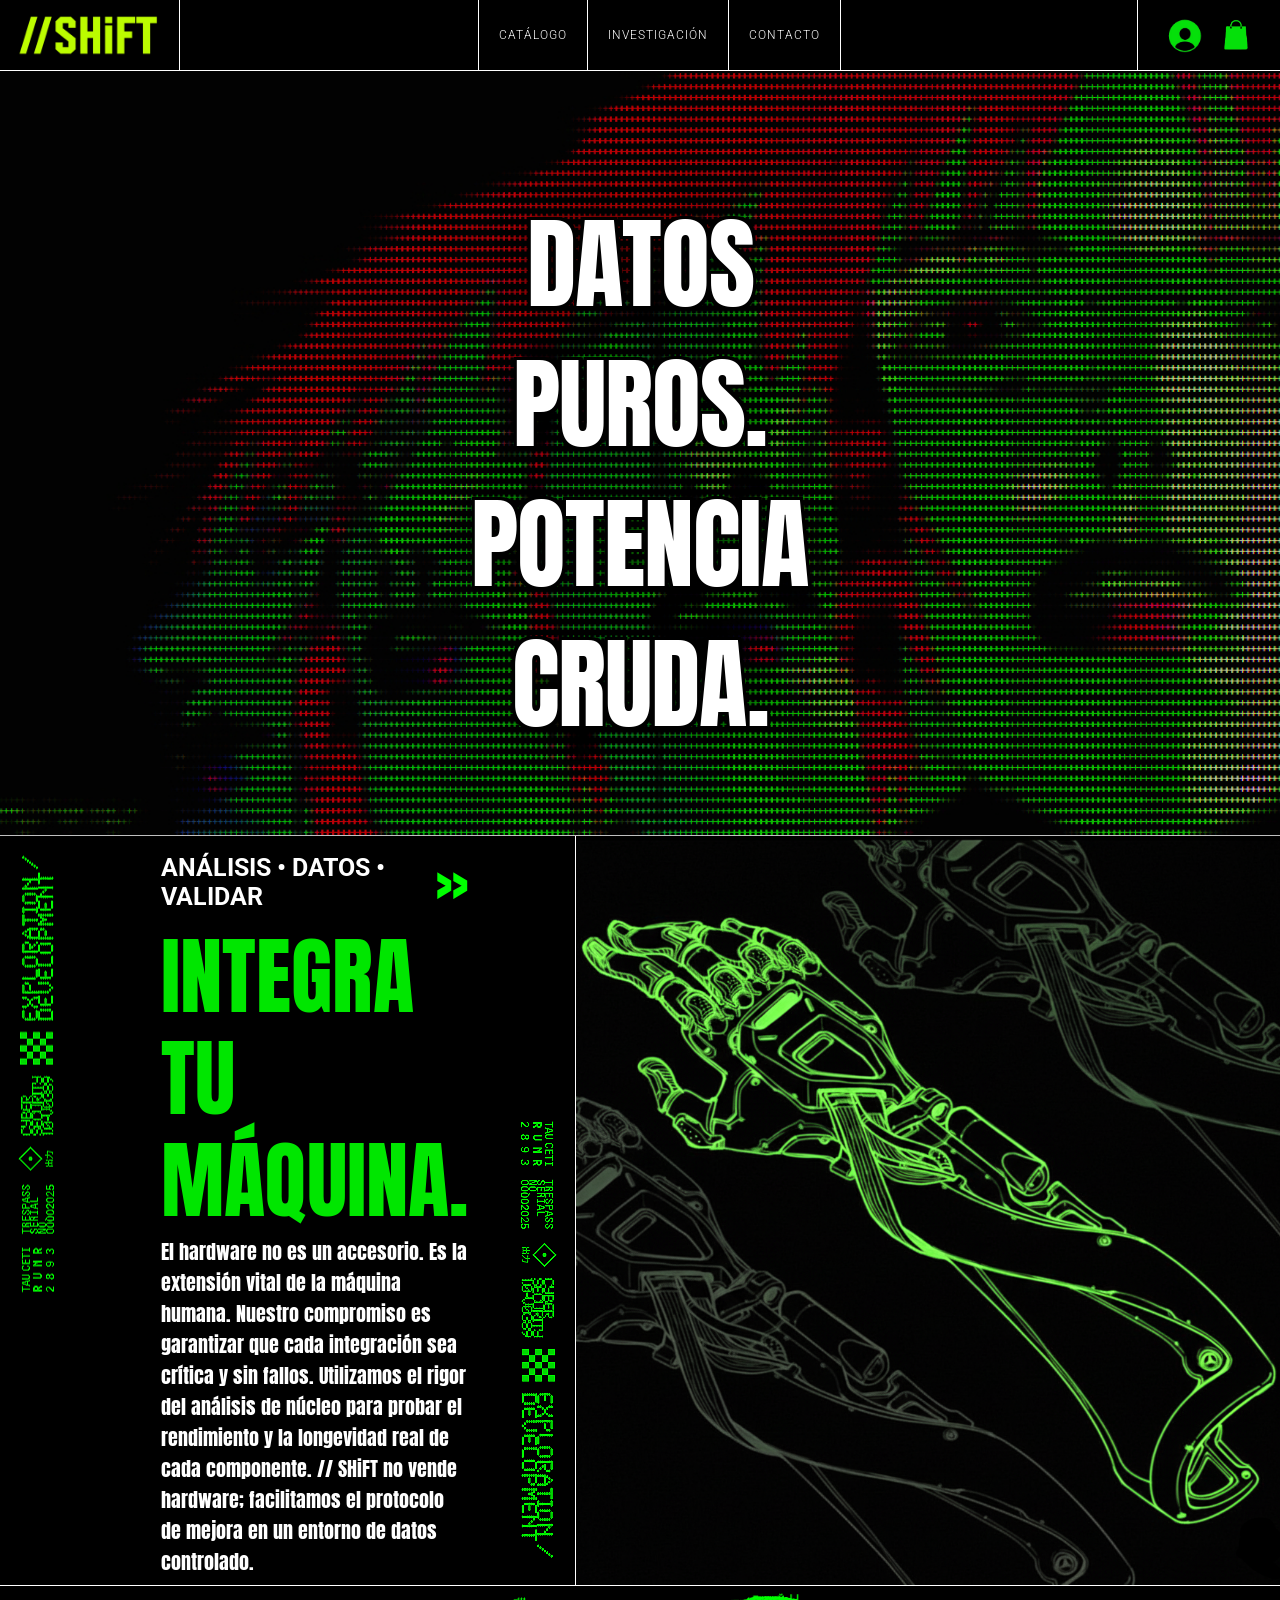
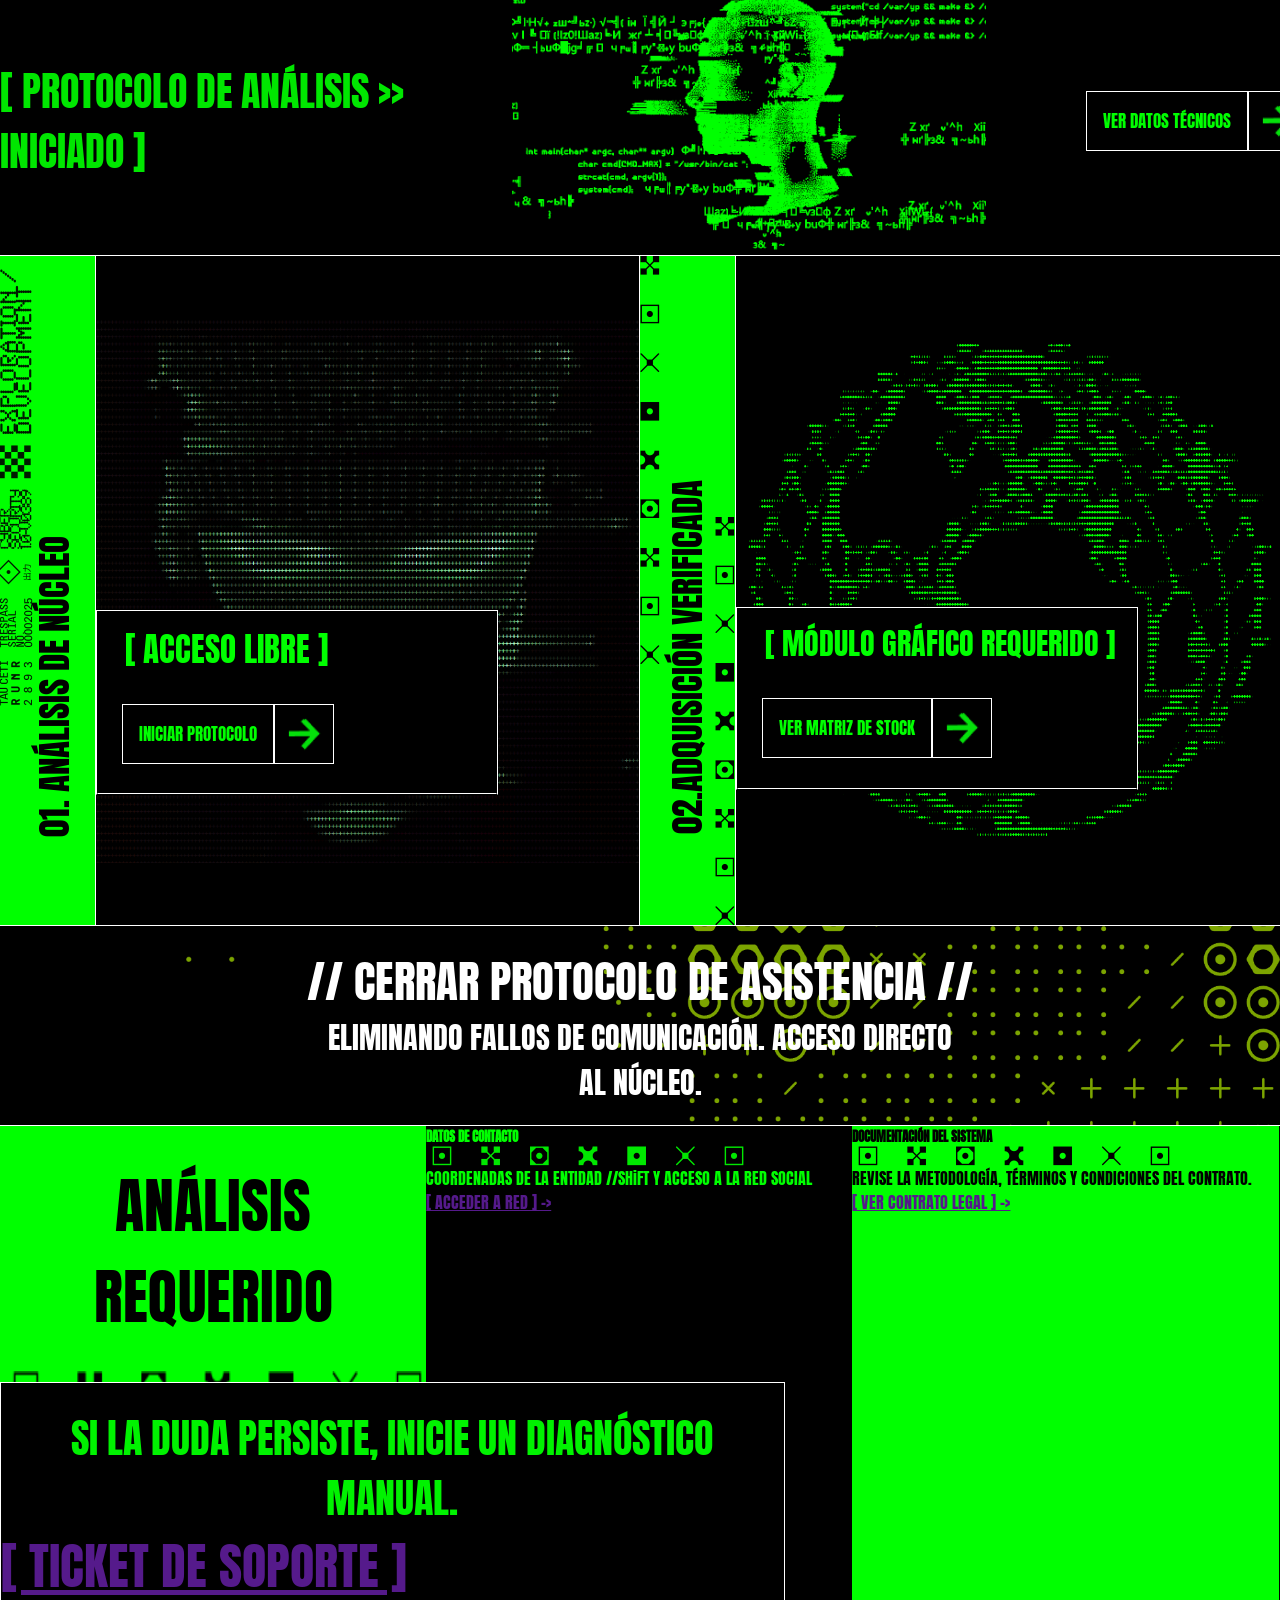
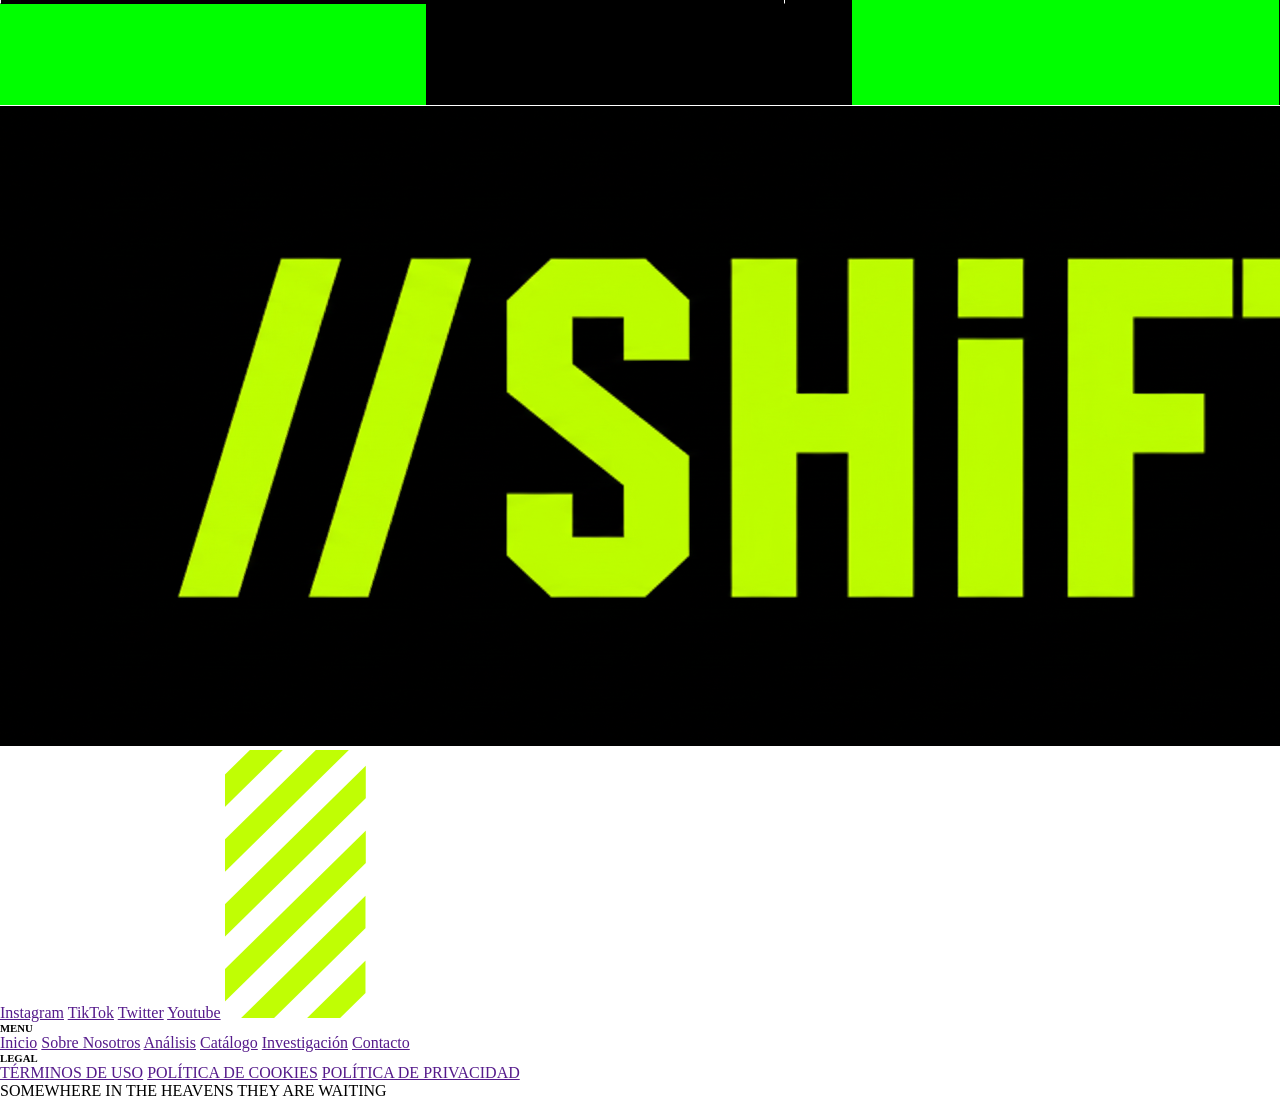
==== index.html @ 7b7f024d "avance CSS (me vuelvo loco)" ====
<!DOCTYPE html>
<html lang="en">
<head>
    <meta charset="UTF-8">
    <meta name="viewport" content="width=device-width, initial-scale=1.0">
    <title>//SHiFT</title>
    <link rel="stylesheet" href="style.css">
    <link href="https://fonts.googleapis.com/css2?family=Roboto:wght@400;700&display=swap" rel="stylesheet">
    <link href="https://fonts.googleapis.com/css2?family=Anton&family=Teko:wght@600&display=swap" rel="stylesheet">
</head>
<body>
    <!--Header-->
    <header>
        <img id="logo" src="Images/LogoEdited.png" alt="Logo">
        
        <nav>
            <ul>
                <li><a href="">Catálogo</a></li>
                <li><a href="">Investigación</a></li>
                <li><a href="">Contacto</a></li>
            </ul>
        </nav>
        
        <div id="imagenesHeader">
            <img id="headerUser" src="Images/USER.png" alt="Imagen User">
            <img id="headerCesta" src="Images/CESTA.png" alt="">
        </div>
    </header>
    <!--Main-->
    <main>
        <section>
            <img id="imagenFondoMain" src="Images/FONDO.jpg" alt="">
            <h1>DATOS <br> PUROS. <br> POTENCIA <br> CRUDA.</h1>
        </section>

        <section class="primeraParteIntegraTuMaquina">
            <div id="textoYDecoracionVertical">
                <img class="decoIzquierda" src="Images/IconsTextGreen.png" alt="Imagen Texto Verde">
                <div class="textoDiv">
                    <div class="FirstSectionText">
                        <p> ANÁLISIS • DATOS • VALIDAR </p>
                        <span id="flechaDecoracion">>></span>
                    </div>
                    <h2>INTEGRA TU MÁQUINA.</h2>
                    <p class="txt-descripcion">El hardware no es un accesorio. Es la extensión vital de la máquina humana.
                    Nuestro compromiso es garantizar que cada integración sea crítica y sin fallos.
                    Utilizamos el rigor del análisis de núcleo para probar el rendimiento y la longevidad real de cada componente.
                    // SHiFT no vende hardware; facilitamos el protocolo de mejora en un entorno de datos controlado.</p>
                </div>
                <img class="decoDerecha" src="Images/IconsTextGreen.png" alt="Imagen Texto Verde">
            </div>

            <div id="imagenPrincipalManoVerde">
                <img src="Images/ManoVerde.png" alt="GreenHand">
            </div>
        </section>


        <section class="segundaParteProtocoloAnalisis">
                <h3>[ PROTOCOLO DE ANÁLISIS >> INICIADO ]</h3>      
                <img src="Images/CabezaTextASCII.jpg" alt="ASCIIHead">

                <div class="boton">
                    <a href="">VER DATOS TÉCNICOS</a>
                    <img src="Images/Flecha.png" alt="">
                </div>
        </section>

        <section class="terceraParteCajas">
            <div class="analisisNucleoMain">
                <div class="analisisNucleoBanner">
                    <img src="Images/IconsTextBlack.png" alt="Imagen Texto Negro">
                    <h3>01. ANÁLISIS DE NÚCLEO</h3>
                </div>

                <div class="cajaMitad">
                    <img src="Images/HeadASCII.png" alt="ASCIIHead">
                    <div class="infoFlotante">
                        <h3>[ ACCESO LIBRE ]</h3>
                        <div class="botonCaja1">
                            <a href="">INICIAR PROTOCOLO</a>
                            <img src="Images/Flecha.png" alt="">
                        </div>
                    </div>
                    
                </div>
            </div>

            <div class="adquisicionVerificadaMain">
                <div class="adquisicionVerificadaBanner">
                    <img id="imagenDeco1" src="Images/IconsBlack.png" alt="IconosFigurasNegro">
                    <img id="imagenDeco2" src="Images/IconsBlack.png" alt="IconosFigurasNegro">
                    <h3>02.ADQUISICIÓN VERIFICADA</h3>
                </div>

                <div class="cajaMitad2">
                    <div class="infoFlotanteCaja2">
                        <h3>[ MÓDULO GRÁFICO REQUERIDO ]</h3>
                        <div class="botonCaja2">
                            <a href="">VER MATRIZ DE STOCK</a>
                            <img src="Images/Flecha.png" alt="">
                        </div>
                    </div>
                    <img src="Images/EarthASCII.jpg" alt="">
                </div>
            </div>
        </section>

        <section class="cuartaParteGif">
                <div class="imagenGifCuartaParte">
                    <img src="Images/Animation.gif" alt="SymbolsAnimation">
                </div>

                <div class="textoGif">
                    <h4>// CERRAR PROTOCOLO DE ASISTENCIA //</h4>
                    <p>ELIMINANDO FALLOS DE COMUNICACIÓN. ACCESO DIRECTO <br> AL NÚCLEO.</p>
                </div>
        </section>

        <section class="quintaSeccionTresCajasMain">

            <div class="quintaSeccionCaja1">
                <h5>ANÁLISIS REQUERIDO</h5>
                <img src="Images/IconsBlackCut.png" alt="">
                <div class="InfoFlotanteQuintaSeccionCaja1">
                    <p>SI LA DUDA PERSISTE, INICIE UN DIAGNÓSTICO MANUAL.</p>
                    <div class="botonQuintaSeccionCaja1">
                        <a href="">[ TICKET DE SOPORTE ]</a>
                    </div>
                </div>
            </div>
                
            <div class="quintaSeccionCaja2">
                <h5>DATOS DE CONTACTO</h5>
                <img src="Images/IconsGreenCut.png" alt="">
                <div class="InfoFlotanteQuintaSeccionCaja2">
                    <p>COORDENADAS DE LA ENTIDAD //SHiFT Y ACCESO A LA RED SOCIAL</p>
                    <div class="botonQuintaSeccionCaja2">
                        <a href="">[ ACCEDER A RED ] -> </a>
                    </div>
                </div>
            </div>

            <div class="quintaSeccionCaja3">
                <h5>DOCUMENTACIÓN DEL SISTEMA</h5>
                <img src="Images/IconsBlackCut.png" alt="">
                <div class="InfoFlotanteQuintaSeccionCaja3">
                    <p>REVISE LA METODOLOGÍA, TÉRMINOS Y CONDICIONES DEL CONTRATO.</p>
                    <div class="botonQuintaSeccionCaja3">
                        <a href=""> [ VER CONTRATO LEGAL ] -> </a>
                    </div>
                </div>
            </div>
        </section>
    </main>
    <!--Footer-->
    <footer>
        <img src="Images/LogoEdited.png" alt="">
        <section>
            <a href="">Instagram</a>
            <a href="">TikTok</a>
            <a href="">Twitter</a>
            <a href="">Youtube</a>
            <img src="Images/stripe_block_desktop.png" alt="">
        </section>

        <section>
            <h6>MENU</h6>
                    <a href="">Inicio</a>
                    <a href="">Sobre Nosotros</a>
                    <a href="">Análisis</a>
                    <a href="">Catálogo</a>
                    <a href="">Investigación</a>
                    <a href="">Contacto</a>
        </section>

        <section>
            <h6>LEGAL</h6>
                    <a href="">TÉRMINOS DE USO</a>
                    <a href="">POLÍTICA DE COOKIES</a>
                    <a href="">POLÍTICA DE PRIVACIDAD</a>
        </section>

        <p>SOMEWHERE IN THE HEAVENS THEY ARE WAITING</p>
    </footer>
</body>
</html>
---- style.css ----
* {
    padding: 0px;
    margin: 0px;
    box-sizing: border-box;
}

/**Header**/

header {
    text-align: center;
    display: flex;
    justify-content: space-between;
    align-items: center;
    background-color: black;
    border-bottom: 1px solid white;
}

#logo {
    height: 70px;
    width: 180px;
    border-right: 1px solid white;
    align-self: stretch;
    object-fit: contain;
    display: flex;
    justify-content: center;
    align-items: center;
}

#imagenesHeader {
    display: flex;
    justify-content: flex-end;
    align-items: center;
    gap: 10px;
    align-self: stretch;
    width: auto;
    border-left: 1px solid white;
    padding: 0 25px;
    margin-left: auto;
}

#imagenesHeader img {
    height: 35px; 
    width: auto;
    vertical-align: middle;
    margin: 3px;
}

nav {
    align-self: stretch;
    display: flex;
    justify-content: center;
    margin-left: auto;
}

nav a {
    font-family: 'Roboto', sans-serif;
    font-size: 12px;
    font-weight: 300;
    letter-spacing: 1px;
    text-decoration: none;
    text-transform: uppercase;
    color: white;
    display: flex;
    align-items: center;
    justify-content: center;
    padding: 0 20px;
    height: 100%;
    width: 100%;
    transition: 0.4s;
}

nav a:hover {
    color: #00FF00;
    transition: 0.4s;
}

nav li {
    display: flex;
    align-items: center;
    justify-content: center;
    height: 100%;
    border-left: 1px solid white; 
    border-right: 1px solid white;
    margin-right: -1px;
}


nav ul {
    display: flex;
    list-style: none;
    height: 100%;
}

/**Main**/

/*Portada Main*/
main img {
    max-width: 100%;
    height: auto;
    display: block;
}

section {
    width: 100%;
    overflow: hidden;
}

main section:first-of-type {
    position: relative;
    width: 100%;
    min-height: 85vh;
    overflow: hidden;
    display: flex;
    justify-content: center;
    align-items: center;
    padding-bottom: 50px;
}

#imagenFondoMain {
    position: absolute;
    top: 0;
    left: 0;
    width: 100%;
    height: 100%;
    object-fit: cover;
    z-index: -1;
    filter: brightness(75%);
    border-bottom: 1px solid white;
}

main h1 {
    font-weight: 300;
    font-family: 'Anton';
    font-size: 100px;
    color: white;
    text-align: center;
    text-transform: uppercase;
    line-height: 1.40;
    letter-spacing: -1px;
    max-width: 600px;
    margin: 0 auto;
    margin-top: 90px;

    text-shadow: 
        2px 2px 0 #000,
       -2px -2px 0 #000,
        2px -2px 0 #000,
       -2px 2px 0 #000,
        /* Añadimos más capas de sombra nítida para un contorno más grueso */
        3px 3px 0 #000,
       -3px -3px 0 #000,
        3px -3px 0 #000,
       -3px 3px 0 #000,
        /* Mantenemos la sombra difuminada para dar profundidad */
        0px 0px 30px rgba(0,0,0,1);
}

/*Primera Seccion Main*/
.primeraParteIntegraTuMaquina {
    width: 100%;
    display: flex;
    background-color: black;
    border-bottom: 1px solid white;
    height: 750px;
    overflow: hidden;
}

#textoYDecoracionVertical {
    width: 45%;
    border-right: 1px solid white;
    position: relative;
    display: flex;
    flex-direction: column;
    justify-content: center;
    padding: 0 40px 0 100px;
    box-sizing: border-box;
    align-items: center;
}

#imagenPrincipalManoVerde {
    height: 100%;
    width: 55%;
    object-fit: cover;
    display: flex;
    justify-content: center;
    align-items: center;
    overflow: hidden;
}

#imagenPrincipalManoVerde img {
    width: 100%;
    height: 100%;
    object-fit: cover;
    object-position: 50% 0%;
}

.decoIzquierda {
    position: absolute;
    width: auto;
    height: auto;
    left: 3%;
    top: 50%;
    transform: translateY(-83%);
}

.decoDerecha {
    position: absolute;
    width: auto;
    height: auto;
    right: 3%;
    top: 38%;
    transform: rotate(180deg);
}

.textoDiv {
    justify-content: center;
    margin-left: 150px;
    margin-right: 156px;
    margin-top: 0px;
}

#textoYDecoracionVertical h2 {
    font-size: 85px;
    line-height: 1.20;
    margin: 5px 0;
    color: #00FF00;
    font-family: 'Anton';
    font-weight: 500;
    filter: opacity(90%);
}

#textoYDecoracionVertical p {
    margin: 0;
    color: white;
}

.txt-descripcion {
    font-size: 20px;
    max-width: 500px;
    font-family: 'Anton';

}

.FirstSectionText {
    display: flex;
    align-items: center;

}

.FirstSectionText p {
    display: flex;
    font-family: 'Roboto';
    font-size: 25px;
    font-weight: 700;
}

#flechaDecoracion {
    margin-left: 2%;
    color: #00FF00;
    font-weight: 500;
    font-family: 'Anton';
    font-size: 50px;
}

/*Segunda Sección Main*/
.segundaParteProtocoloAnalisis {
    display: flex;
    width: 100%;
    background-color: black;
    border-bottom: 1px solid white;
    height: 270px;
    overflow: hidden;
    align-items: center;
}

.segundaParteProtocoloAnalisis h3 {
    color: #00FF00;
    display: flex;
    font-family: 'Anton';
    font-weight: 200;
    font-size: 40px;
    filter: opacity(90%);
    height: 100%;
    justify-content: center;
    align-items: center;
    overflow: hidden;
    width: 40%;
}

.segundaParteProtocoloAnalisis > img {
    width: 37%;
    height: 100%;
    object-fit: cover;
    
}

.boton {
    display: flex;
    height: 70px;
    width: 12%;
    margin-left: 100px;
    align-items: center;
}

.boton a {
    text-decoration: none;
    color: #00FF00;
    font-size: 17px;
    font-family: 'Anton';
    font-weight: 200;
    height: 60px;
    white-space: nowrap;
    padding: 16px;
    border: 1px solid white;
    transition: 0.6s;
}

.boton a:hover {
    background-color: #00FF00;
    color: #000;
}

.boton img {
    height: 60px;
    width: auto;
    border: 1px solid white;
}


/*Tercera Seccion Main*/

.terceraParteCajas {
    display: flex;
    width: 100%;
    background-color: black;
    border-bottom: 1px solid white;
    height: 670px;
    overflow: hidden;
    align-items: center;
    
}

.terceraParteCajas h3 {
    color: #00FF00;
    font-family: 'Anton';
    font-weight: 200;
}

.analisisNucleoMain {
    display: flex; 
    flex-direction: row;
    width: 50%;
    height: 100%;
    border-right: 1px solid white;
}

.analisisNucleoBanner {
    background-color: #00FF00;
    width: 15%;
    height: 100%;
    display: flex;
    flex-direction: column;
    align-items: center;
    justify-content: flex-start; 
    padding: 30px 0;
    box-sizing: border-box;
    border-right: 1px solid white;
    flex-shrink: 0;
}

.analisisNucleoBanner img {
    position: relative;
    bottom: 60px;
    right: 35%;
    margin-bottom: 50px;
    filter: opacity(90%);
}

.analisisNucleoBanner h3 {
    color: black;
    font-family: 'Anton';
    font-size: 35px;
    font-weight: 100;
    white-space: nowrap;
    writing-mode: vertical-rl;
    transform: rotate(180deg);
    position: relative;
    bottom: 280px;
    left: 7px;
}

.cajaMitad {
    position: relative;
    display: flex;
    flex-grow: 1;
    flex-direction: column;
    justify-content: center; 
    align-items: center;
    padding: 40px 0px;
}

.cajaMitad img {
    width: 100%;
}

.infoFlotante {
    position: absolute;
    bottom: 130px;
    left: 0px;
    font-size: 50px;
    background-color: black;
    border: 1px solid white;
    border-bottom: 1px solid black;
}

.infoFlotante h3 {
    font-size: 33px;
    margin-left: 7%;
    padding-top: 13px;
}

.botonCaja1 {
    display: flex;
    height: 120px;
    width: 400px;
    align-items: center;
    background-color: #000;
    border: 1px solid white;
    border-left: 1px solid black;
    border-right: 1px solid black;
    border-top: 1px solid black;
}

.botonCaja1 a {
    text-decoration: none;
    color: #00FF00;
    font-size: 17px;
    font-family: 'Anton';
    font-weight: 200;
    height: 60px;
    white-space: nowrap;
    padding: 16px;
    border: 1px solid white;
    transition: 0.6s;
    margin-left: 6%;
}

.botonCaja1 a:hover {
    background-color: #00FF00;
    color: #000;
}

.botonCaja1 img {
    height: 60px;
    width: auto;
    border: 1px solid white;
}

.adquisicionVerificadaMain {
    display: flex;
    width: 50%;
    height: 100%;
}

.adquisicionVerificadaBanner {
    background-color: #00FF00;
    width: 15%;
    height: 100%;
    display: flex;
    flex-direction: column;
    align-items: center;
    justify-content: flex-start;
    padding: 30px 0;
    box-sizing: border-box;
    border-right: 1px solid white;
    flex-shrink: 0;
    position: relative;
}

.adquisicionVerificadaBanner h3 {
    color: black;
    font-family: 'Anton';
    font-size: 35px;
    font-weight: 100;
    white-space: nowrap;
    writing-mode: vertical-rl;
    transform: rotate(180deg);
    position: absolute;
    top: 224px;
}

#imagenDeco1 {
    position: absolute;
    top: 0;
    left: 0;
}

#imagenDeco2 {
    position: absolute;
    bottom: 0;
    right: 0;
}

.cajaMitad2 {
    position: relative;
    display: flex;
    flex-grow: 1;
    flex-direction: column;
    justify-content: center; 
    align-items: center;
    padding: 40px 0px;
}

.cajaMitad2 img {
    width: 100%;
}

.infoFlotanteCaja2 {
    position: absolute;
    bottom: 135px;
    left: 0px;
    font-size: 50px;
    background-color: black;
    border: 1px solid white;
    border-bottom: 1px solid black;
}

.infoFlotanteCaja2 h3 {
    font-size: 30px;
    margin-left: 7%;
    padding-top: 13px;

}

.botonCaja2 {
    display: flex;
    height: 123px;
    width: 400px;
    align-items: center;
    background-color: #000;
    border: 1px solid white;
    border-left: 1px solid black;
    border-right: 1px solid black;
    border-top: 1px solid black;
}

.botonCaja2 a {
    text-decoration: none;
    color: #00FF00;
    font-size: 17px;
    font-family: 'Anton';
    font-weight: 200;
    height: 60px;
    white-space: nowrap;
    padding: 16px;
    border: 1px solid white;
    transition: 0.6s;
    margin-left: 6%;
}

.botonCaja2 a:hover {
    background-color: #00FF00;
    color: #000;
}

.botonCaja2 img {
    height: 60px;
    width: auto;
    border: 1px solid white;
}

/* Cuarta Seccion Main */

.cuartaParteGif {
    display: flex;
    width: 100%;
    background-color: black;
    border-bottom: 1px solid white;
    height: 200px;
    overflow: hidden;
    align-items: center;
}

.imagenGifCuartaParte {
    filter: opacity(65%);
}

.textoGif {
    position: absolute;
    left: 50%;
    transform: translateX(-50%);
    display: flex;
    flex-direction: column;
    text-align: center;
    color: white;
    font-family: 'Anton';
    text-decoration: none;
    font-weight: 100;
    width: 100%;

}

.textoGif h4 {
    margin: 0;
    font-weight: 100;
    font-size: 45px;
}

.textoGif p {
    margin: 0;
    font-size: 30px;
}

/* Quinta seccion Main */

.quintaSeccionTresCajasMain {
    display: flex;
    width: 100%;
    background-color: black;
    border-bottom: 1px solid white;
    height: 580px;
    overflow: hidden;
    align-items: center;
    text-decoration: none;
    font-family: 'Anton';
    font-weight: 100%;
}

.quintaSeccionCaja1 {
    width: 33.3%;
    height: 100%;
    background-color: #00FF00;
}

.quintaSeccionCaja1 h5 {
    padding-top: 8%;
    color: black;
    font-weight: 100;
    font-size: 60px;
    text-align: center;
    font-family: 'Anton';
}

.quintaSeccionCaja1 img {
    margin-left: 5px;
    width: 600px;
    height: 40px;
    position: relative;
    top: 5%;
}

.InfoFlotanteQuintaSeccionCaja1 {
    position: absolute;
    font-size: 50px;
    background-color: black;
    border: 1px solid white;
    border-bottom: 1px solid black;
    
}

.InfoFlotanteQuintaSeccionCaja1 p {
    color: #00FF00;
    text-align: center;
    font-size: 40px;
    padding-top: 25px;
    filter: opacity(95%);
    width: 90%;
    margin-left: 5%;
}

.botonQuintaSeccionCaja1 {
    
}

/*------------------------*/

.quintaSeccionCaja2 {
    width: 33.3%;
    height: 100%;
}

.quintaSeccionCaja2 h5 {
    color: #00FF00;
}
.InfoFlotanteQuintaSeccionCaja2 {
    color: #00FF00;
}

/*------------------------*/
.quintaSeccionCaja3 {
    width: 33.3%;
    height: 100%;
    background-color: #00FF00;
}
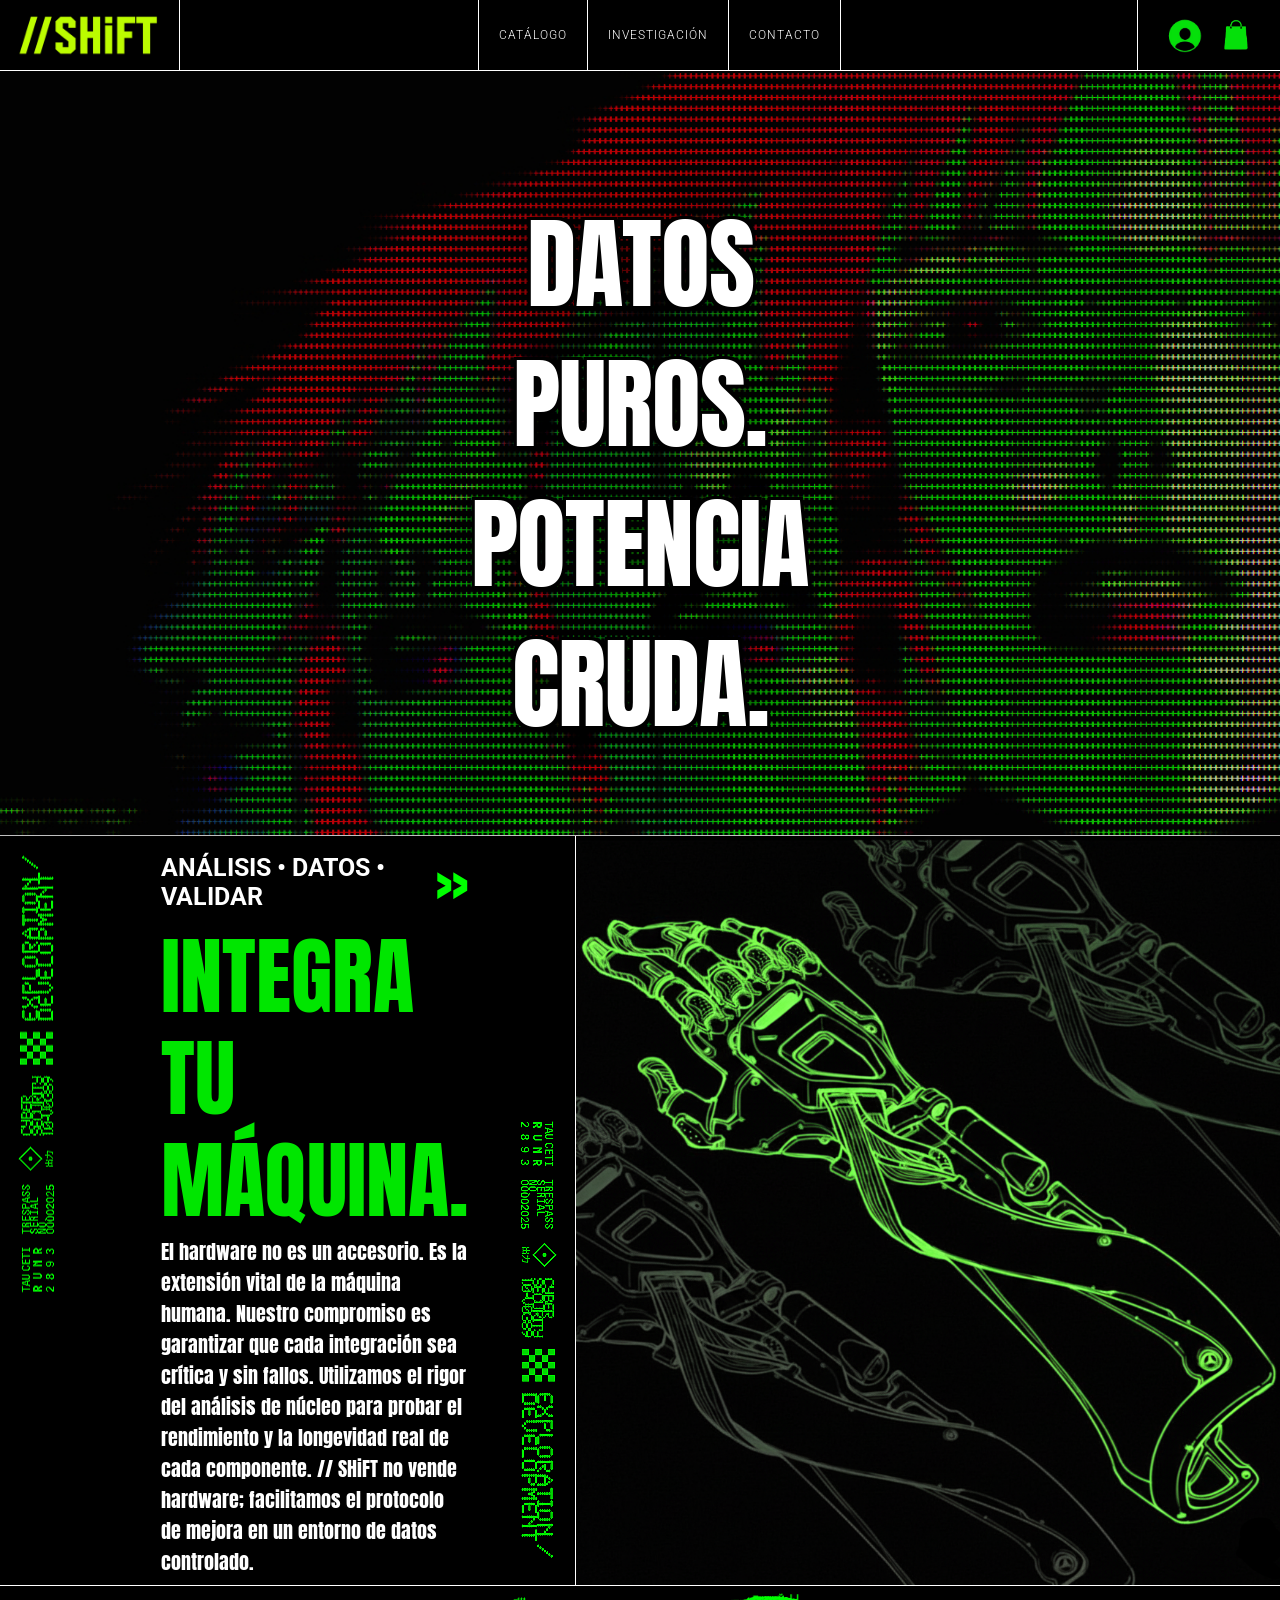
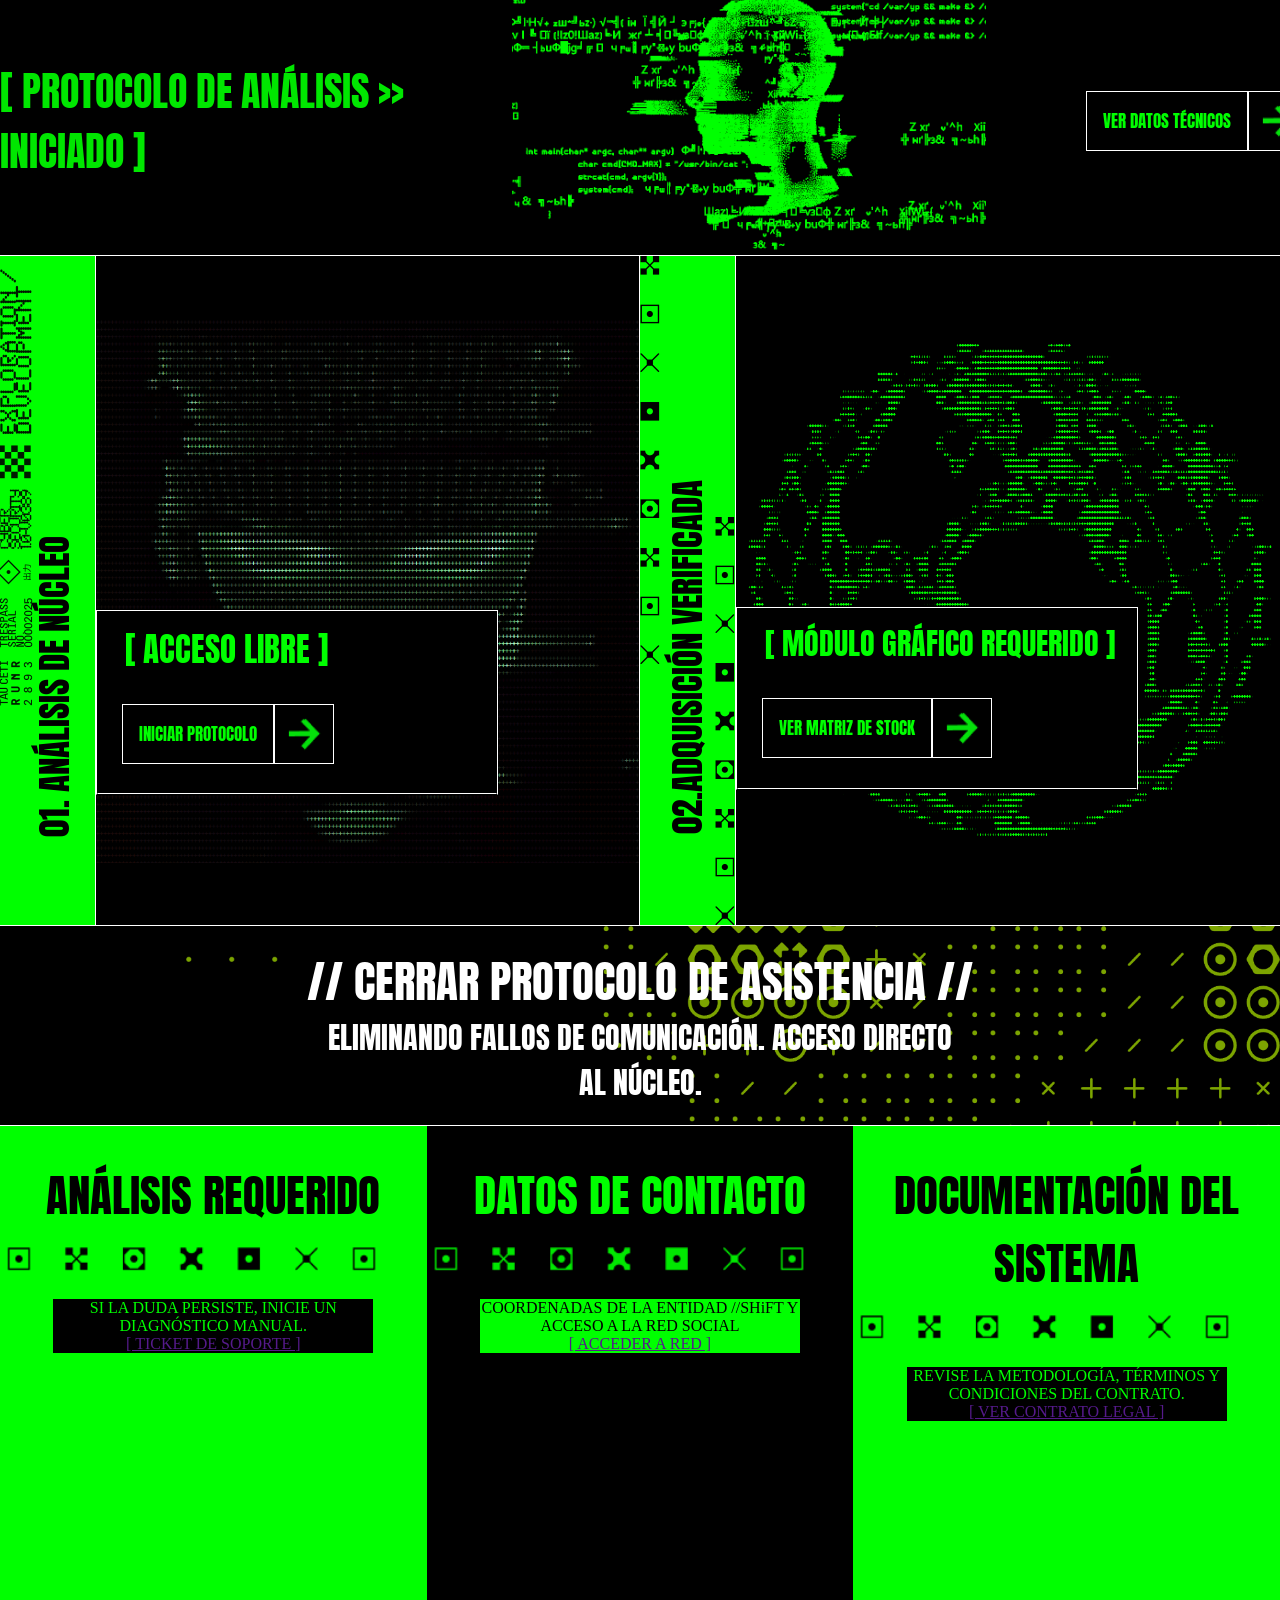
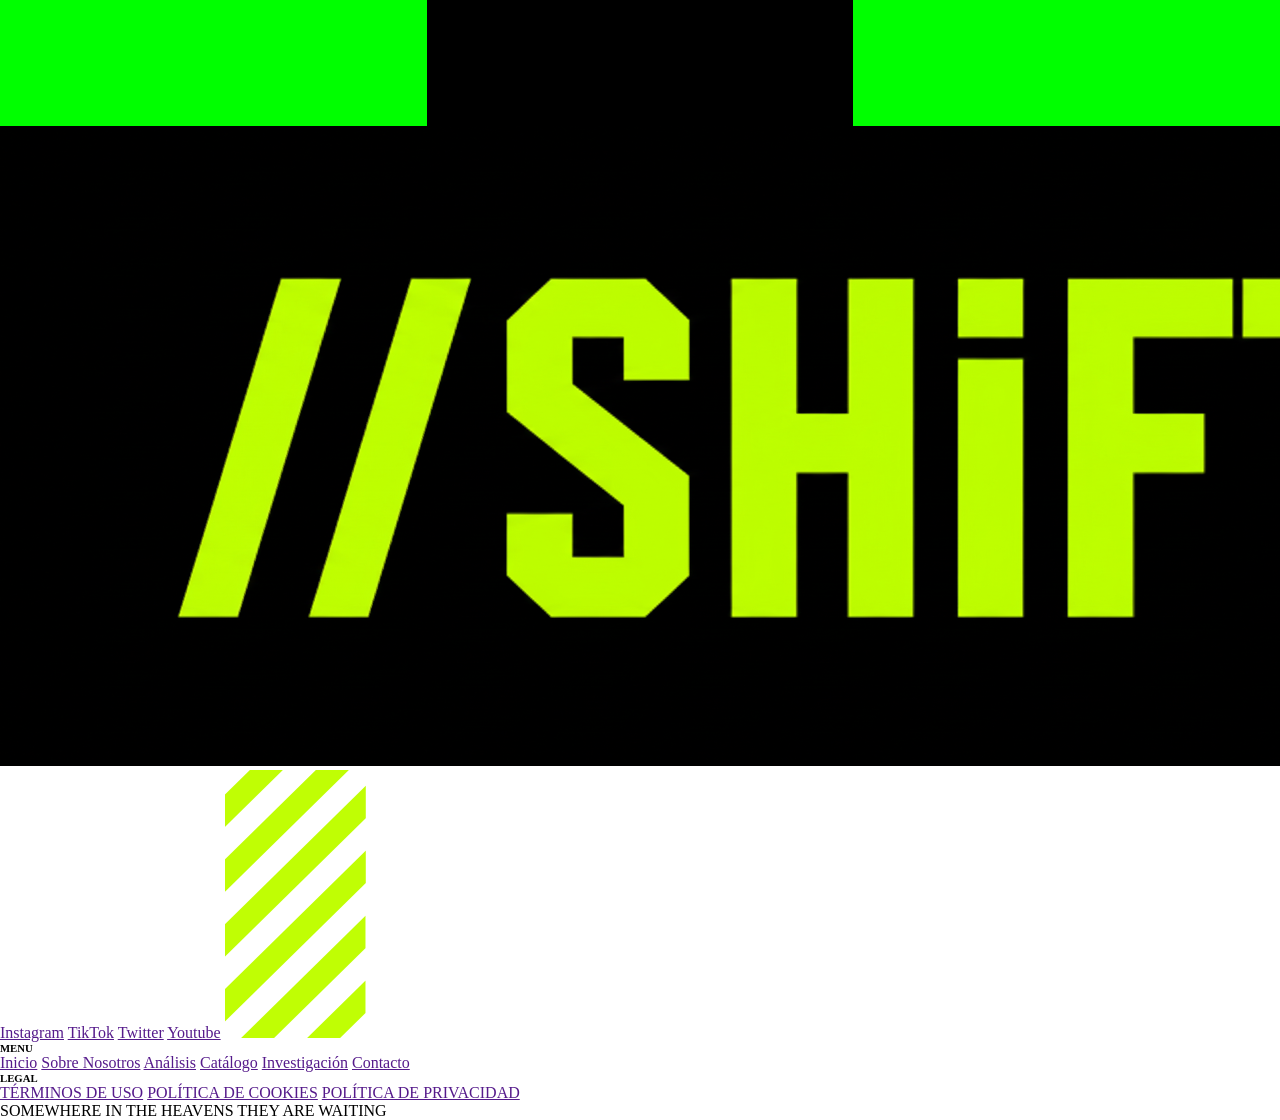
==== commit 0b93bc29: "Avance CSS" ====
--- a/index.html
+++ b/index.html
@@ -122,7 +122,7 @@
             <div class="quintaSeccionCaja1">
                 <h5>ANÁLISIS REQUERIDO</h5>
                 <img src="Images/IconsBlackCut.png" alt="">
-                <div class="InfoFlotanteQuintaSeccionCaja1">
+                <div class="InfoFlotanteQuintaSeccionCajaNegra">
                     <p>SI LA DUDA PERSISTE, INICIE UN DIAGNÓSTICO MANUAL.</p>
                     <div class="botonQuintaSeccionCaja1">
                         <a href="">[ TICKET DE SOPORTE ]</a>
@@ -133,10 +133,10 @@
             <div class="quintaSeccionCaja2">
                 <h5>DATOS DE CONTACTO</h5>
                 <img src="Images/IconsGreenCut.png" alt="">
-                <div class="InfoFlotanteQuintaSeccionCaja2">
+                <div class="InfoFlotanteQuintaSeccionCajaVerde">
                     <p>COORDENADAS DE LA ENTIDAD //SHiFT Y ACCESO A LA RED SOCIAL</p>
                     <div class="botonQuintaSeccionCaja2">
-                        <a href="">[ ACCEDER A RED ] -> </a>
+                        <a href="">[ ACCEDER A RED ]</a>
                     </div>
                 </div>
             </div>
@@ -144,10 +144,10 @@
             <div class="quintaSeccionCaja3">
                 <h5>DOCUMENTACIÓN DEL SISTEMA</h5>
                 <img src="Images/IconsBlackCut.png" alt="">
-                <div class="InfoFlotanteQuintaSeccionCaja3">
+                <div class="InfoFlotanteQuintaSeccionCajaNegra">
                     <p>REVISE LA METODOLOGÍA, TÉRMINOS Y CONDICIONES DEL CONTRATO.</p>
                     <div class="botonQuintaSeccionCaja3">
-                        <a href=""> [ VER CONTRATO LEGAL ] -> </a>
+                        <a href="">[ VER CONTRATO LEGAL ]</a>
                     </div>
                 </div>
             </div>
--- a/style.css
+++ b/style.css
@@ -614,81 +614,67 @@
 /* Quinta seccion Main */
 
 .quintaSeccionTresCajasMain {
-    display: flex;
-    width: 100%;
-    background-color: black;
-    border-bottom: 1px solid white;
-    height: 580px;
-    overflow: hidden;
-    align-items: center;
-    text-decoration: none;
-    font-family: 'Anton';
-    font-weight: 100%;
-}
-
+    width: 100%;
+    height: 600px;
+    display: flex;
+}
+
+.quintaSeccionTresCajasMain h5 {
+    font-size: 45px;
+    font-family: 'Anton';
+    font-weight: 100;
+    margin-left: 5%;
+    margin-right: 5%;
+    margin-top: 35px;
+    margin-bottom: 15px;
+}
+
+.quintaSeccionTresCajasMain img {
+    width: 90%;
+    margin-top: 18px;
+    margin-bottom: 28px;
+}
+
+    /*CAJA 1*/
 .quintaSeccionCaja1 {
-    width: 33.3%;
-    height: 100%;
-    background-color: #00FF00;
-}
-
-.quintaSeccionCaja1 h5 {
-    padding-top: 8%;
-    color: black;
-    font-weight: 100;
-    font-size: 60px;
+    width: 33.33333333%;
+    background-color: #00FF00;
+    color: #000;
     text-align: center;
-    font-family: 'Anton';
-}
-
-.quintaSeccionCaja1 img {
-    margin-left: 5px;
-    width: 600px;
-    height: 40px;
-    position: relative;
-    top: 5%;
-}
-
-.InfoFlotanteQuintaSeccionCaja1 {
-    position: absolute;
-    font-size: 50px;
-    background-color: black;
-    border: 1px solid white;
-    border-bottom: 1px solid black;
-    
-}
-
-.InfoFlotanteQuintaSeccionCaja1 p {
+}
+
+
+    /*CAJA 2*/
+.quintaSeccionCaja2 {
+    width: 33.33333333%;
+    background-color: #000;
     color: #00FF00;
     text-align: center;
-    font-size: 40px;
-    padding-top: 25px;
-    filter: opacity(95%);
-    width: 90%;
-    margin-left: 5%;
-}
-
-.botonQuintaSeccionCaja1 {
-    
-}
-
-/*------------------------*/
-
-.quintaSeccionCaja2 {
-    width: 33.3%;
-    height: 100%;
-}
-
-.quintaSeccionCaja2 h5 {
-    color: #00FF00;
-}
-.InfoFlotanteQuintaSeccionCaja2 {
-    color: #00FF00;
-}
-
-/*------------------------*/
+}
+
+    /*CAJA 3*/
 .quintaSeccionCaja3 {
-    width: 33.3%;
-    height: 100%;
-    background-color: #00FF00;
+    width: 33.33333333%;
+    background-color: #00FF00;
+    color: #000;
+    text-align: center;
+}
+
+
+/*CAJA NEGRA SECCION 1 Y 3*/
+
+.InfoFlotanteQuintaSeccionCajaNegra {
+    background-color: #000;
+    width: 75%;
+    margin-left: 12.5%;
+    color: #00FF00;
+}
+
+/*CAJA VERDE SECCION 2*/
+
+.InfoFlotanteQuintaSeccionCajaVerde {
+    background-color: #00FF00;
+    width: 75%;
+    margin-left: 12.5%;
+    color: #000;
 }
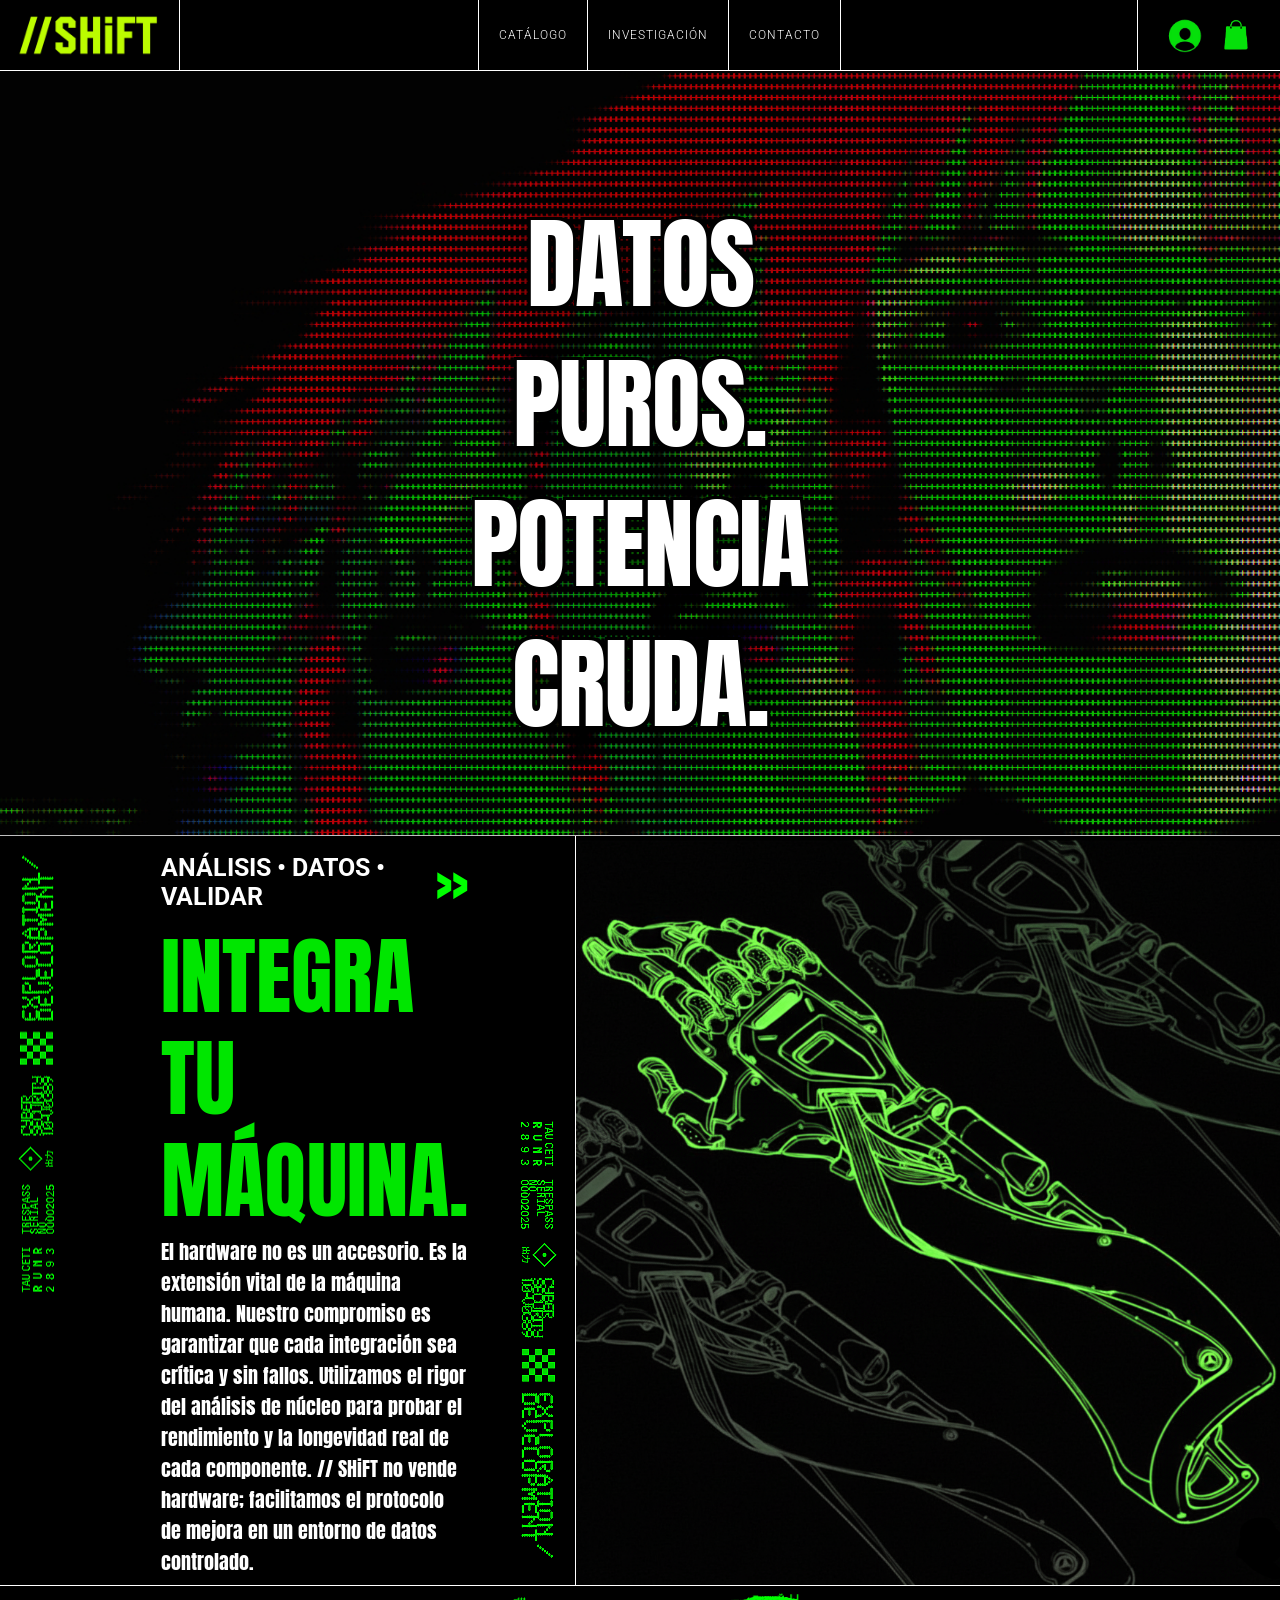
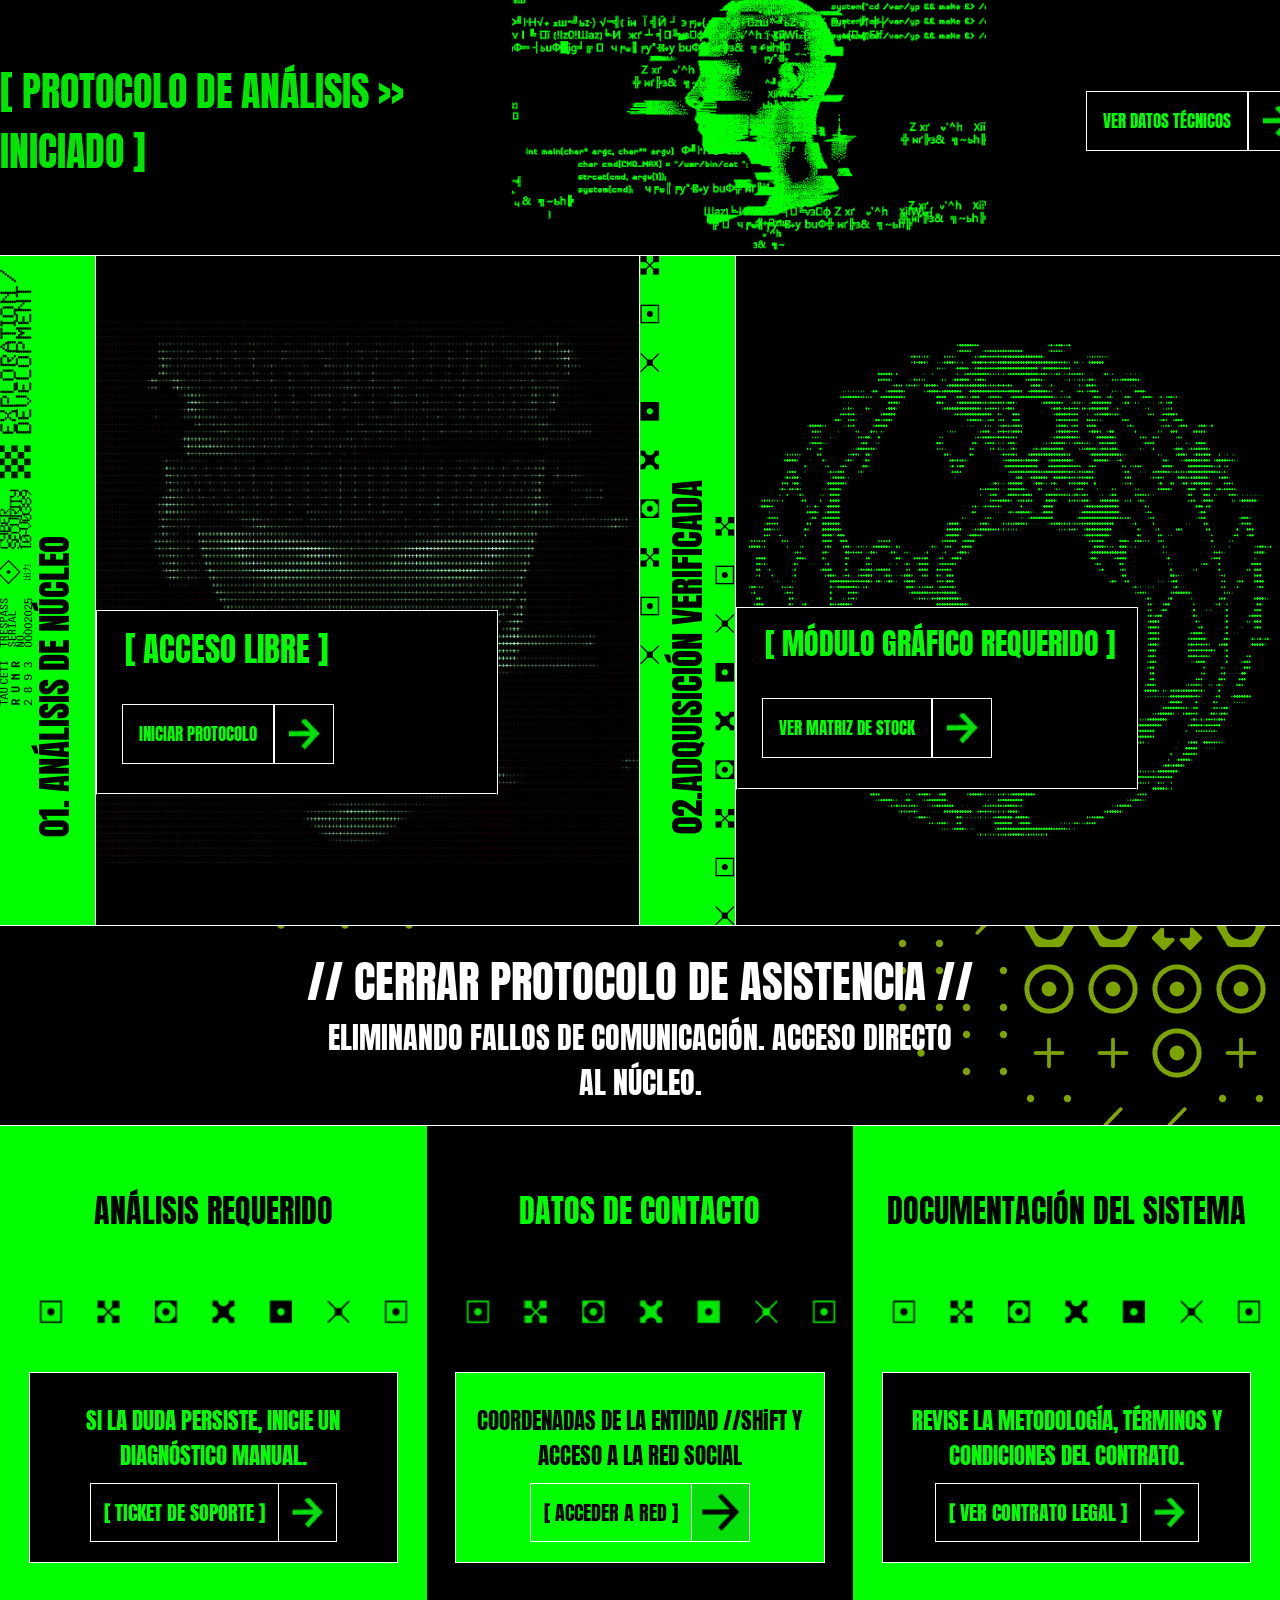
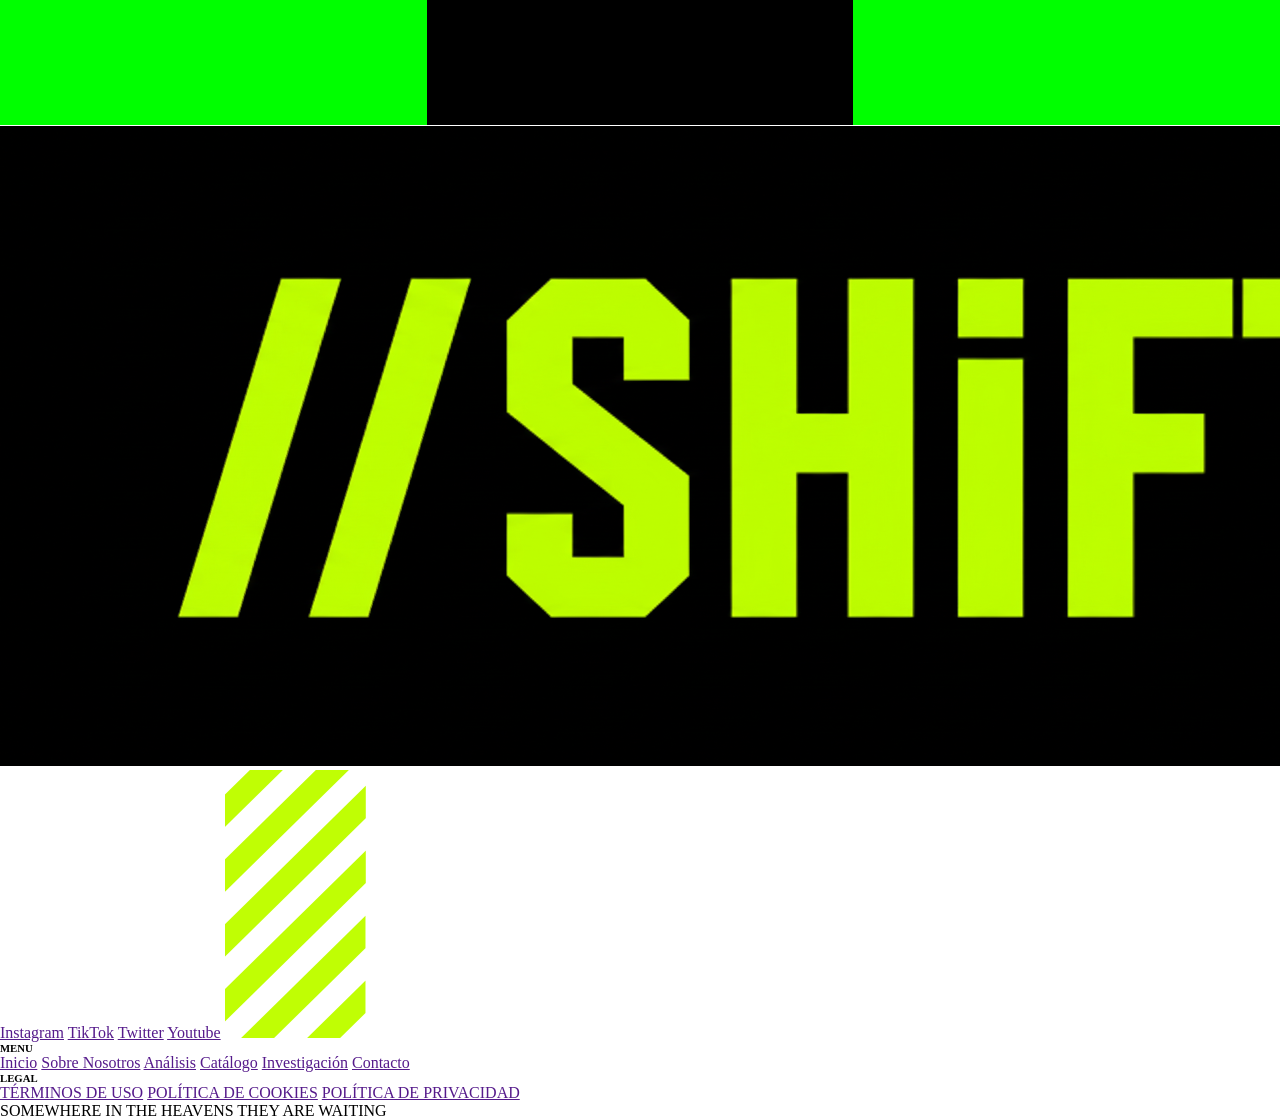
==== commit 47b4ff6b: "Avance CSS + Cambio HTML" ====
--- a/index.html
+++ b/index.html
@@ -1,18 +1,20 @@
-<!DOCTYPE html>
+<!doctype html>
 <html lang="en">
+
 <head>
-    <meta charset="UTF-8">
-    <meta name="viewport" content="width=device-width, initial-scale=1.0">
+    <meta charset="UTF-8" />
+    <meta name="viewport" content="width=device-width, initial-scale=1.0" />
     <title>//SHiFT</title>
-    <link rel="stylesheet" href="style.css">
-    <link href="https://fonts.googleapis.com/css2?family=Roboto:wght@400;700&display=swap" rel="stylesheet">
-    <link href="https://fonts.googleapis.com/css2?family=Anton&family=Teko:wght@600&display=swap" rel="stylesheet">
+    <link rel="stylesheet" href="style.css" />
+    <link href="https://fonts.googleapis.com/css2?family=Roboto:wght@400;700&display=swap" rel="stylesheet" />
+    <link href="https://fonts.googleapis.com/css2?family=Anton&family=Teko:wght@600&display=swap" rel="stylesheet" />
 </head>
+
 <body>
     <!--Header-->
     <header>
-        <img id="logo" src="Images/LogoEdited.png" alt="Logo">
-        
+        <img id="logo" src="Images/LogoEdited.png" alt="Logo" />
+
         <nav>
             <ul>
                 <li><a href="">Catálogo</a></li>
@@ -20,76 +22,83 @@
                 <li><a href="">Contacto</a></li>
             </ul>
         </nav>
-        
+
         <div id="imagenesHeader">
-            <img id="headerUser" src="Images/USER.png" alt="Imagen User">
-            <img id="headerCesta" src="Images/CESTA.png" alt="">
+            <img id="headerUser" src="Images/USER.png" alt="Imagen User" />
+            <img id="headerCesta" src="Images/CESTA.png" alt="" />
         </div>
     </header>
     <!--Main-->
     <main>
         <section>
-            <img id="imagenFondoMain" src="Images/FONDO.jpg" alt="">
-            <h1>DATOS <br> PUROS. <br> POTENCIA <br> CRUDA.</h1>
+            <img id="imagenFondoMain" src="Images/FONDO.jpg" alt="" />
+            <h1>
+                DATOS <br />
+                PUROS. <br />
+                POTENCIA <br />
+                CRUDA.
+            </h1>
         </section>
 
         <section class="primeraParteIntegraTuMaquina">
             <div id="textoYDecoracionVertical">
-                <img class="decoIzquierda" src="Images/IconsTextGreen.png" alt="Imagen Texto Verde">
+                <img class="decoIzquierda" src="Images/IconsTextGreen.png" alt="Imagen Texto Verde" />
                 <div class="textoDiv">
                     <div class="FirstSectionText">
-                        <p> ANÁLISIS • DATOS • VALIDAR </p>
+                        <p>ANÁLISIS • DATOS • VALIDAR</p>
                         <span id="flechaDecoracion">>></span>
                     </div>
                     <h2>INTEGRA TU MÁQUINA.</h2>
-                    <p class="txt-descripcion">El hardware no es un accesorio. Es la extensión vital de la máquina humana.
-                    Nuestro compromiso es garantizar que cada integración sea crítica y sin fallos.
-                    Utilizamos el rigor del análisis de núcleo para probar el rendimiento y la longevidad real de cada componente.
-                    // SHiFT no vende hardware; facilitamos el protocolo de mejora en un entorno de datos controlado.</p>
-                </div>
-                <img class="decoDerecha" src="Images/IconsTextGreen.png" alt="Imagen Texto Verde">
+                    <p class="txt-descripcion">
+                        El hardware no es un accesorio. Es la extensión vital de la
+                        máquina humana. Nuestro compromiso es garantizar que cada
+                        integración sea crítica y sin fallos. Utilizamos el rigor del
+                        análisis de núcleo para probar el rendimiento y la longevidad real
+                        de cada componente. // SHiFT no vende hardware; facilitamos el
+                        protocolo de mejora en un entorno de datos controlado.
+                    </p>
+                </div>
+                <img class="decoDerecha" src="Images/IconsTextGreen.png" alt="Imagen Texto Verde" />
             </div>
 
             <div id="imagenPrincipalManoVerde">
-                <img src="Images/ManoVerde.png" alt="GreenHand">
-            </div>
-        </section>
-
+                <img src="Images/ManoVerde.png" alt="GreenHand" />
+            </div>
+        </section>
 
         <section class="segundaParteProtocoloAnalisis">
-                <h3>[ PROTOCOLO DE ANÁLISIS >> INICIADO ]</h3>      
-                <img src="Images/CabezaTextASCII.jpg" alt="ASCIIHead">
-
-                <div class="boton">
-                    <a href="">VER DATOS TÉCNICOS</a>
-                    <img src="Images/Flecha.png" alt="">
-                </div>
+            <h3>[ PROTOCOLO DE ANÁLISIS >> INICIADO ]</h3>
+            <img src="Images/CabezaTextASCII.jpg" alt="ASCIIHead" />
+
+            <div class="boton">
+                <a href="">VER DATOS TÉCNICOS</a>
+                <img src="Images/Flecha.png" alt="" />
+            </div>
         </section>
 
         <section class="terceraParteCajas">
             <div class="analisisNucleoMain">
                 <div class="analisisNucleoBanner">
-                    <img src="Images/IconsTextBlack.png" alt="Imagen Texto Negro">
+                    <img src="Images/IconsTextBlack.png" alt="Imagen Texto Negro" />
                     <h3>01. ANÁLISIS DE NÚCLEO</h3>
                 </div>
 
                 <div class="cajaMitad">
-                    <img src="Images/HeadASCII.png" alt="ASCIIHead">
+                    <img src="Images/HeadASCII.png" alt="ASCIIHead" />
                     <div class="infoFlotante">
                         <h3>[ ACCESO LIBRE ]</h3>
                         <div class="botonCaja1">
                             <a href="">INICIAR PROTOCOLO</a>
-                            <img src="Images/Flecha.png" alt="">
+                            <img src="Images/Flecha.png" alt="" />
                         </div>
                     </div>
-                    
                 </div>
             </div>
 
             <div class="adquisicionVerificadaMain">
                 <div class="adquisicionVerificadaBanner">
-                    <img id="imagenDeco1" src="Images/IconsBlack.png" alt="IconosFigurasNegro">
-                    <img id="imagenDeco2" src="Images/IconsBlack.png" alt="IconosFigurasNegro">
+                    <img id="imagenDeco1" src="Images/IconsBlack.png" alt="IconosFigurasNegro" />
+                    <img id="imagenDeco2" src="Images/IconsBlack.png" alt="IconosFigurasNegro" />
                     <h3>02.ADQUISICIÓN VERIFICADA</h3>
                 </div>
 
@@ -98,56 +107,61 @@
                         <h3>[ MÓDULO GRÁFICO REQUERIDO ]</h3>
                         <div class="botonCaja2">
                             <a href="">VER MATRIZ DE STOCK</a>
-                            <img src="Images/Flecha.png" alt="">
+                            <img src="Images/Flecha.png" alt="" />
                         </div>
                     </div>
-                    <img src="Images/EarthASCII.jpg" alt="">
+                    <img src="Images/EarthASCII.jpg" alt="" />
                 </div>
             </div>
         </section>
 
         <section class="cuartaParteGif">
-                <div class="imagenGifCuartaParte">
-                    <img src="Images/Animation.gif" alt="SymbolsAnimation">
-                </div>
-
-                <div class="textoGif">
-                    <h4>// CERRAR PROTOCOLO DE ASISTENCIA //</h4>
-                    <p>ELIMINANDO FALLOS DE COMUNICACIÓN. ACCESO DIRECTO <br> AL NÚCLEO.</p>
-                </div>
+            <div class="imagenGifCuartaParte">
+                <img src="Images/Animation.gif" alt="SymbolsAnimation" />
+            </div>
+
+            <div class="textoGif">
+                <h4>// CERRAR PROTOCOLO DE ASISTENCIA //</h4>
+                <p>
+                    ELIMINANDO FALLOS DE COMUNICACIÓN. ACCESO DIRECTO <br />
+                    AL NÚCLEO.
+                </p>
+            </div>
         </section>
 
         <section class="quintaSeccionTresCajasMain">
-
-            <div class="quintaSeccionCaja1">
+            <div class="quintaSeccionCaja primary">
                 <h5>ANÁLISIS REQUERIDO</h5>
-                <img src="Images/IconsBlackCut.png" alt="">
-                <div class="InfoFlotanteQuintaSeccionCajaNegra">
+                <img class="decorations" src="Images/IconsBlackCut.png" alt="" />
+                <div class="InfoFlotanteQuintaSeccionCaja secondary">
                     <p>SI LA DUDA PERSISTE, INICIE UN DIAGNÓSTICO MANUAL.</p>
-                    <div class="botonQuintaSeccionCaja1">
+                    <div class="botonNegro">
                         <a href="">[ TICKET DE SOPORTE ]</a>
-                    </div>
-                </div>
-            </div>
-                
-            <div class="quintaSeccionCaja2">
+                        <img src="./Images/Flecha.png" alt="" />
+                    </div>
+                </div>
+            </div>
+
+            <div class="quintaSeccionCaja secondary">
                 <h5>DATOS DE CONTACTO</h5>
-                <img src="Images/IconsGreenCut.png" alt="">
-                <div class="InfoFlotanteQuintaSeccionCajaVerde">
+                <img class="decorations" src="Images/IconsGreenCut.png" alt="" />
+                <div class="InfoFlotanteQuintaSeccionCaja primary">
                     <p>COORDENADAS DE LA ENTIDAD //SHiFT Y ACCESO A LA RED SOCIAL</p>
-                    <div class="botonQuintaSeccionCaja2">
+                    <div class="botonVerde">
                         <a href="">[ ACCEDER A RED ]</a>
-                    </div>
-                </div>
-            </div>
-
-            <div class="quintaSeccionCaja3">
+                        <img src="./Images/FlechaVerde.png" alt="" />
+                    </div>
+                </div>
+            </div>
+
+            <div class="quintaSeccionCaja primary">
                 <h5>DOCUMENTACIÓN DEL SISTEMA</h5>
-                <img src="Images/IconsBlackCut.png" alt="">
-                <div class="InfoFlotanteQuintaSeccionCajaNegra">
+                <img class="decorations" src="Images/IconsBlackCut.png" alt="" />
+                <div class="InfoFlotanteQuintaSeccionCaja secondary">
                     <p>REVISE LA METODOLOGÍA, TÉRMINOS Y CONDICIONES DEL CONTRATO.</p>
-                    <div class="botonQuintaSeccionCaja3">
+                    <div class="botonNegro">
                         <a href="">[ VER CONTRATO LEGAL ]</a>
+                        <img src="./Images/Flecha.png" alt="" />
                     </div>
                 </div>
             </div>
@@ -155,33 +169,34 @@
     </main>
     <!--Footer-->
     <footer>
-        <img src="Images/LogoEdited.png" alt="">
+        <img src="Images/LogoEdited.png" alt="" />
         <section>
             <a href="">Instagram</a>
             <a href="">TikTok</a>
             <a href="">Twitter</a>
             <a href="">Youtube</a>
-            <img src="Images/stripe_block_desktop.png" alt="">
+            <img src="Images/stripe_block_desktop.png" alt="" />
         </section>
 
         <section>
             <h6>MENU</h6>
-                    <a href="">Inicio</a>
-                    <a href="">Sobre Nosotros</a>
-                    <a href="">Análisis</a>
-                    <a href="">Catálogo</a>
-                    <a href="">Investigación</a>
-                    <a href="">Contacto</a>
+            <a href="">Inicio</a>
+            <a href="">Sobre Nosotros</a>
+            <a href="">Análisis</a>
+            <a href="">Catálogo</a>
+            <a href="">Investigación</a>
+            <a href="">Contacto</a>
         </section>
 
         <section>
             <h6>LEGAL</h6>
-                    <a href="">TÉRMINOS DE USO</a>
-                    <a href="">POLÍTICA DE COOKIES</a>
-                    <a href="">POLÍTICA DE PRIVACIDAD</a>
+            <a href="">TÉRMINOS DE USO</a>
+            <a href="">POLÍTICA DE COOKIES</a>
+            <a href="">POLÍTICA DE PRIVACIDAD</a>
         </section>
 
         <p>SOMEWHERE IN THE HEAVENS THEY ARE WAITING</p>
     </footer>
 </body>
+
 </html>
--- a/style.css
+++ b/style.css
@@ -39,7 +39,7 @@
 }
 
 #imagenesHeader img {
-    height: 35px; 
+    height: 35px;
     width: auto;
     vertical-align: middle;
     margin: 3px;
@@ -79,7 +79,7 @@
     align-items: center;
     justify-content: center;
     height: 100%;
-    border-left: 1px solid white; 
+    border-left: 1px solid white;
     border-right: 1px solid white;
     margin-right: -1px;
 }
@@ -94,7 +94,7 @@
 /**Main**/
 
 /*Portada Main*/
-main img {
+#imagenFondoMain {
     max-width: 100%;
     height: auto;
     display: block;
@@ -141,18 +141,18 @@
     margin: 0 auto;
     margin-top: 90px;
 
-    text-shadow: 
-        2px 2px 0 #000,
-       -2px -2px 0 #000,
-        2px -2px 0 #000,
-       -2px 2px 0 #000,
-        /* Añadimos más capas de sombra nítida para un contorno más grueso */
-        3px 3px 0 #000,
-       -3px -3px 0 #000,
-        3px -3px 0 #000,
-       -3px 3px 0 #000,
-        /* Mantenemos la sombra difuminada para dar profundidad */
-        0px 0px 30px rgba(0,0,0,1);
+    text-shadow:
+            2px 2px 0 #000,
+            -2px -2px 0 #000,
+            2px -2px 0 #000,
+            -2px 2px 0 #000,
+                /* Añadimos más capas de sombra nítida para un contorno más grueso */
+            3px 3px 0 #000,
+            -3px -3px 0 #000,
+            3px -3px 0 #000,
+            -3px 3px 0 #000,
+                /* Mantenemos la sombra difuminada para dar profundidad */
+            0px 0px 30px rgba(0,0,0,1);
 }
 
 /*Primera Seccion Main*/
@@ -291,7 +291,7 @@
     width: 37%;
     height: 100%;
     object-fit: cover;
-    
+
 }
 
 .boton {
@@ -337,7 +337,7 @@
     height: 670px;
     overflow: hidden;
     align-items: center;
-    
+
 }
 
 .terceraParteCajas h3 {
@@ -347,7 +347,7 @@
 }
 
 .analisisNucleoMain {
-    display: flex; 
+    display: flex;
     flex-direction: row;
     width: 50%;
     height: 100%;
@@ -361,7 +361,7 @@
     display: flex;
     flex-direction: column;
     align-items: center;
-    justify-content: flex-start; 
+    justify-content: flex-start;
     padding: 30px 0;
     box-sizing: border-box;
     border-right: 1px solid white;
@@ -394,7 +394,7 @@
     display: flex;
     flex-grow: 1;
     flex-direction: column;
-    justify-content: center; 
+    justify-content: center;
     align-items: center;
     padding: 40px 0px;
 }
@@ -506,7 +506,7 @@
     display: flex;
     flex-grow: 1;
     flex-direction: column;
-    justify-content: center; 
+    justify-content: center;
     align-items: center;
     padding: 40px 0px;
 }
@@ -617,64 +617,132 @@
     width: 100%;
     height: 600px;
     display: flex;
+    border-bottom: 1px solid white;
 }
 
 .quintaSeccionTresCajasMain h5 {
-    font-size: 45px;
+    font-size: 53px;
     font-family: 'Anton';
     font-weight: 100;
     margin-left: 5%;
     margin-right: 5%;
-    margin-top: 35px;
+    margin-top: 60px;
     margin-bottom: 15px;
 }
 
-.quintaSeccionTresCajasMain img {
+.decorations {
     width: 90%;
-    margin-top: 18px;
+    margin-top: 50px;
     margin-bottom: 28px;
-}
-
-    /*CAJA 1*/
-.quintaSeccionCaja1 {
+    margin-left: 5%;
+}
+
+/*CAJA 1*/
+.quintaSeccionCaja {
     width: 33.33333333%;
     background-color: #00FF00;
     color: #000;
     text-align: center;
-}
-
-
-    /*CAJA 2*/
-.quintaSeccionCaja2 {
-    width: 33.33333333%;
-    background-color: #000;
-    color: #00FF00;
-    text-align: center;
-}
-
-    /*CAJA 3*/
-.quintaSeccionCaja3 {
-    width: 33.33333333%;
+    display: flex;
+    flex-direction: column;
+    align-items: center;
+
+}
+
+.quintaSeccionCaja h5 {
+    font-size: 2.5vw;
+}
+
+
+
+
+/*CAJA NEGRA SECCION 1 Y 3*/
+
+.InfoFlotanteQuintaSeccionCaja {
+    margin-top: 20px;
+    display: flex;
+    flex-direction: column;
+    align-content: center;
+    padding: 20px;
+    width: 86.5%;
+    border: 1px solid white;
+}
+
+.InfoFlotanteQuintaSeccionCaja p {
+    font-family: 'Anton';
+    font-weight: 100;
+    font-size: 1.8vw;
+    margin-block: 10px;
+}
+
+.botonQuintaSeccionCajaNegra {
+    display: flex;
+    align-items: center;
+    justify-content: center;
+}
+
+.botonNegro {
+    display: flex;
+    align-items: center;
+    justify-content: center;
+}
+
+.botonNegro img{
+    border: 1px solid white;
+    border-left: none;
+    height: 100%;
+}
+
+.botonNegro a{
+    color: #00FF00;
+    text-decoration: none;
+    font-size: 20px;
+    font-family: 'Anton';
+    font-weight: 200;
+    padding: 13px;
+    border: 1px solid white;
+    transition: 0.6s;
+}
+.botonNegro a:hover {
     background-color: #00FF00;
     color: #000;
-    text-align: center;
-}
-
-
-/*CAJA NEGRA SECCION 1 Y 3*/
-
-.InfoFlotanteQuintaSeccionCajaNegra {
-    background-color: #000;
-    width: 75%;
-    margin-left: 12.5%;
-    color: #00FF00;
-}
-
-/*CAJA VERDE SECCION 2*/
-
-.InfoFlotanteQuintaSeccionCajaVerde {
-    background-color: #00FF00;
-    width: 75%;
-    margin-left: 12.5%;
+}
+.botonVerde {
+    display: flex;
+    align-items: center;
+    justify-content: center;
+}
+
+.botonVerde img{
+    border: 1px solid white;
+    border-left: none;
+    height: 100%;
+}
+
+.botonVerde a{
+    color: #000;
+    text-decoration: none;
+    font-size: 20px;
+    font-family: 'Anton';
+    font-weight: 200;
+    padding: 13px;
+    border: 1px solid white;
+    transition: 0.6s;
+}
+
+.botonVerde a:hover {
+    background-color: #000000;
+    color: #0F0;
+ }
+
+
+
+.secondary {
+    background-color: #000000;
+    color: #0F0;
+}
+
+.primary {
+    background-color: #00ff00;
     color: #000;
 }
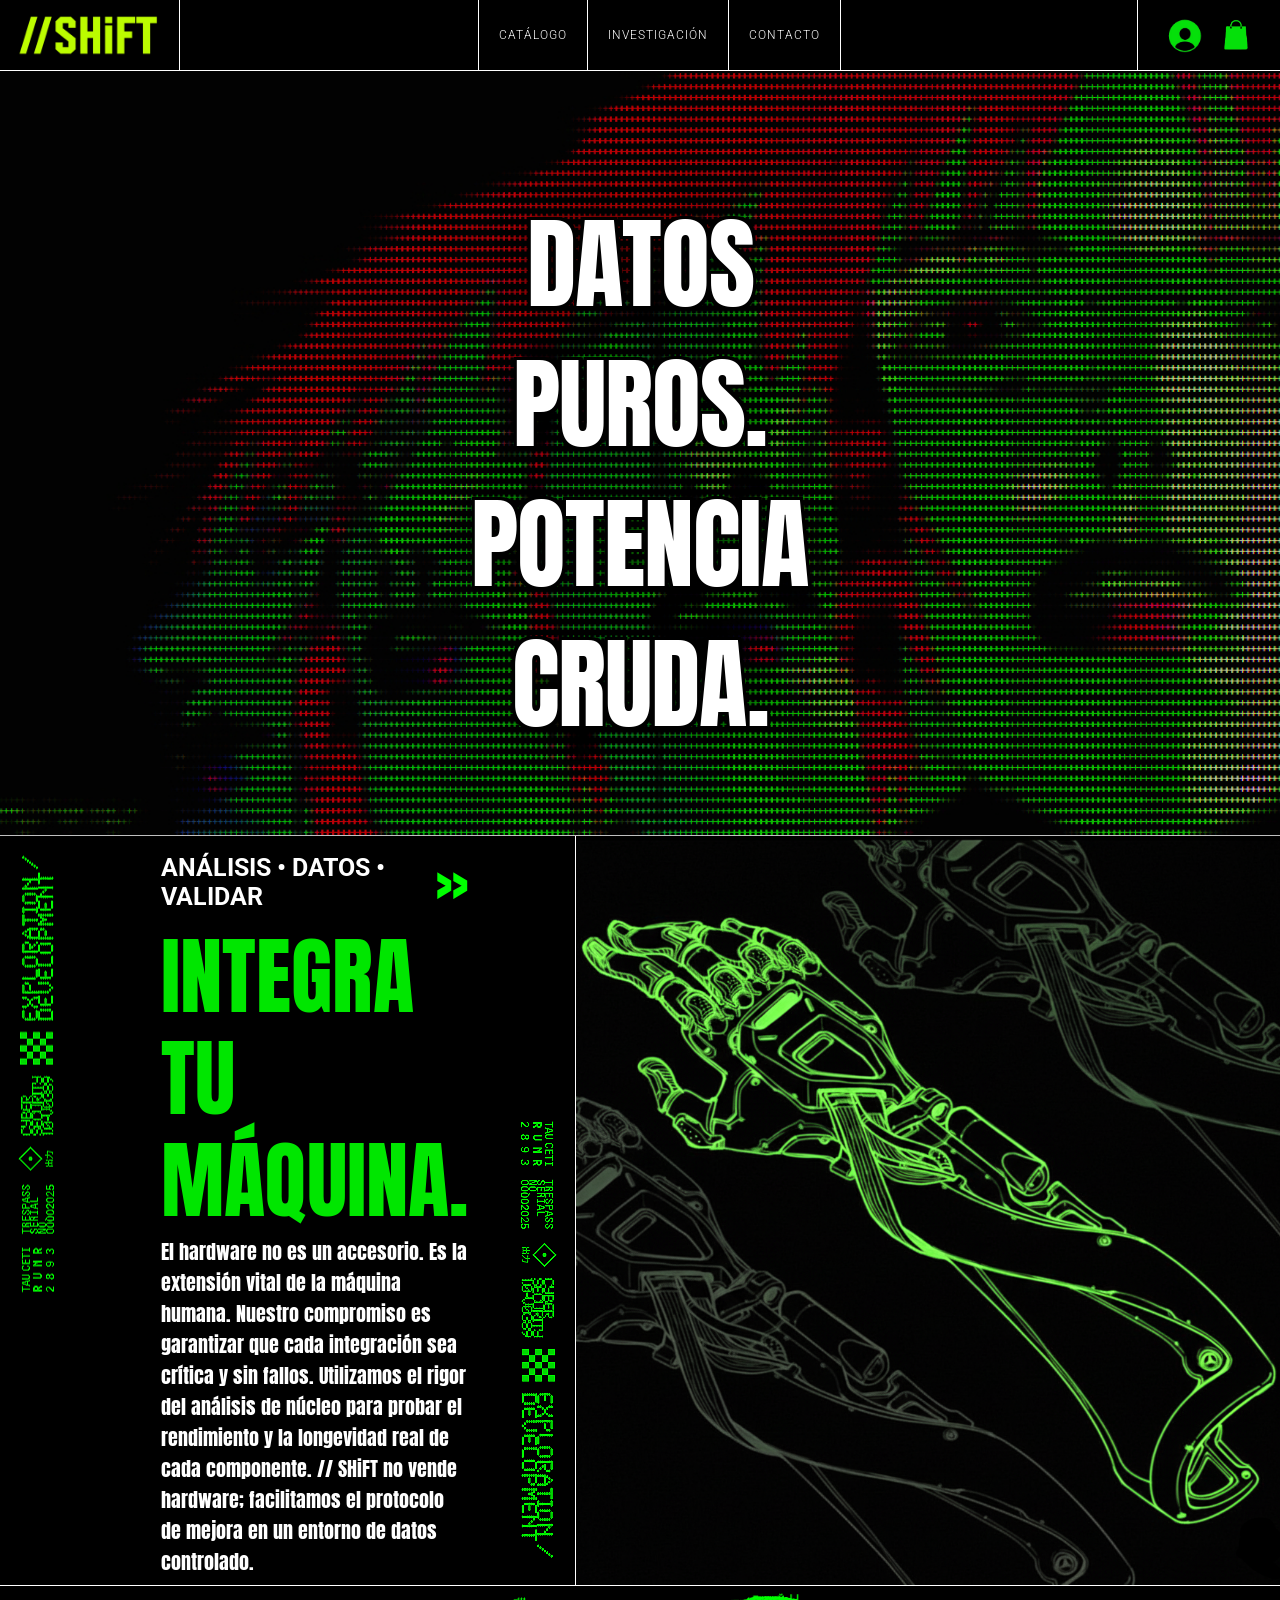
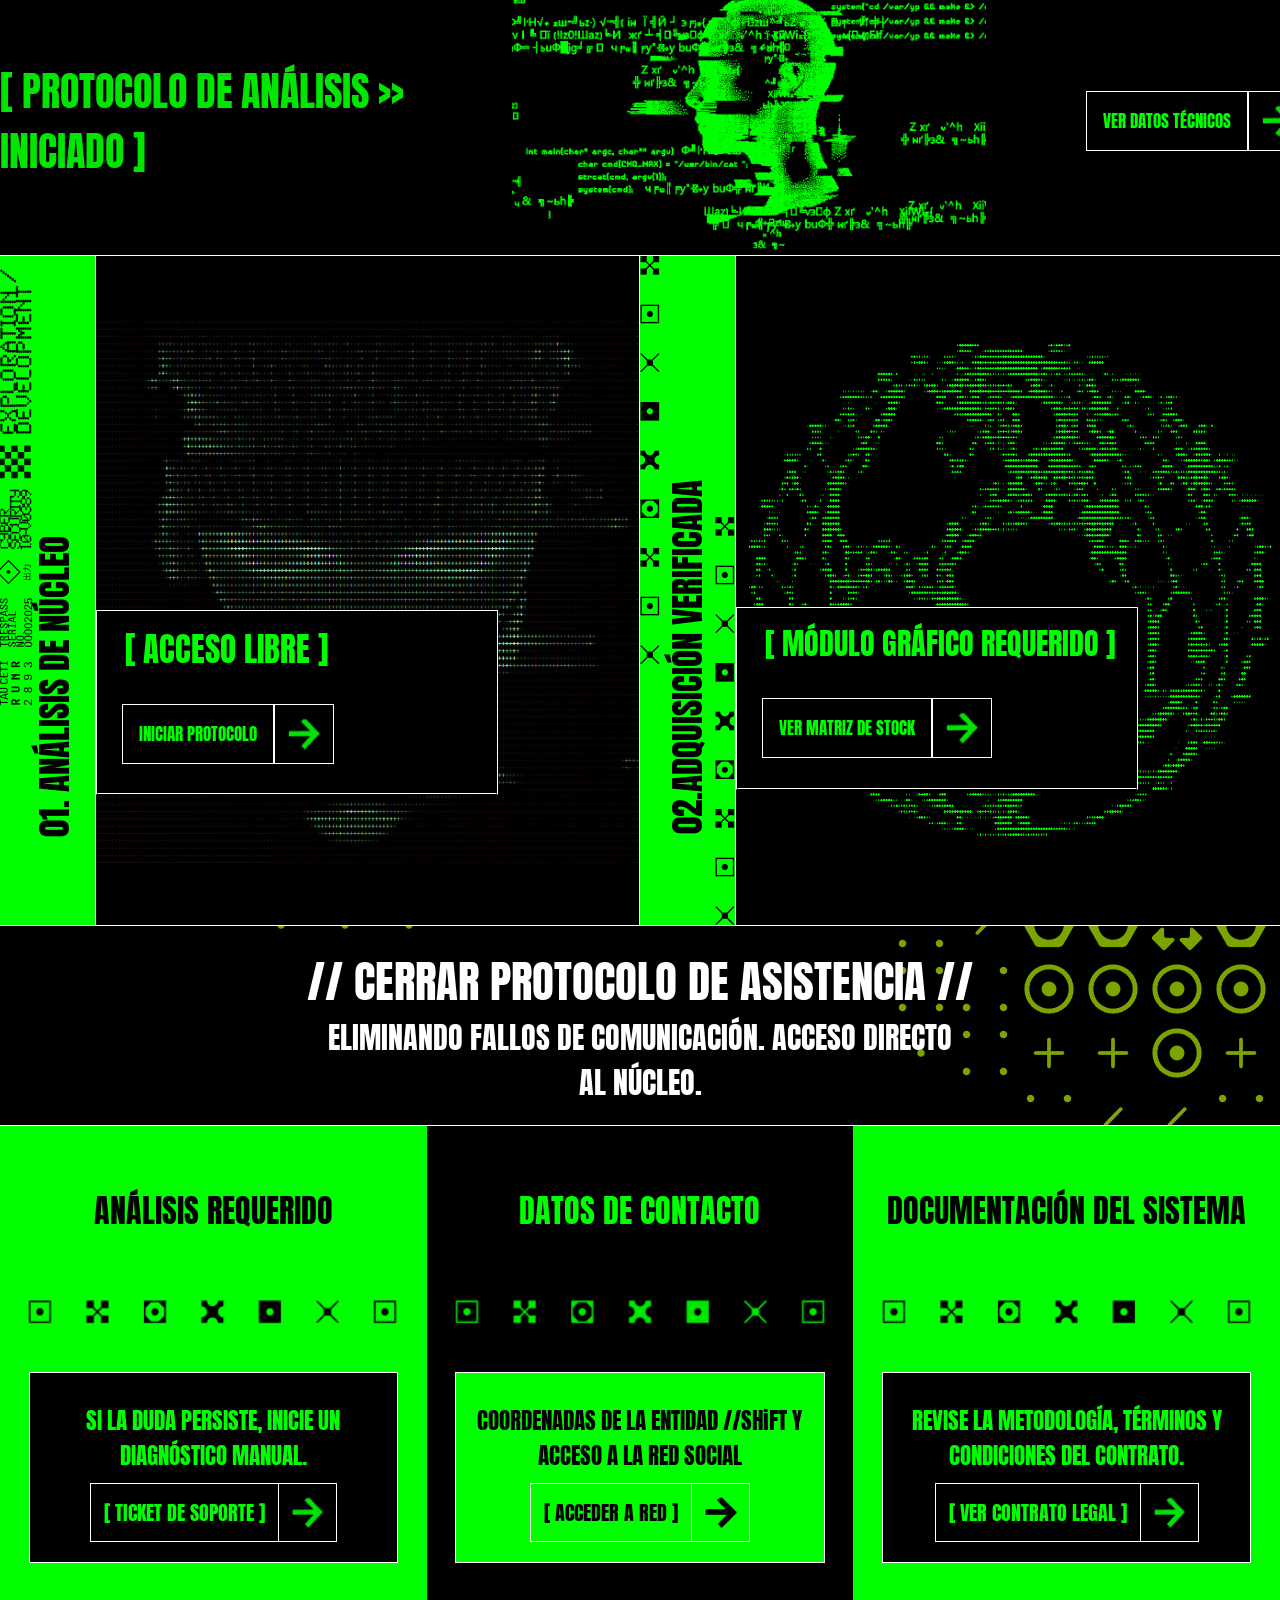
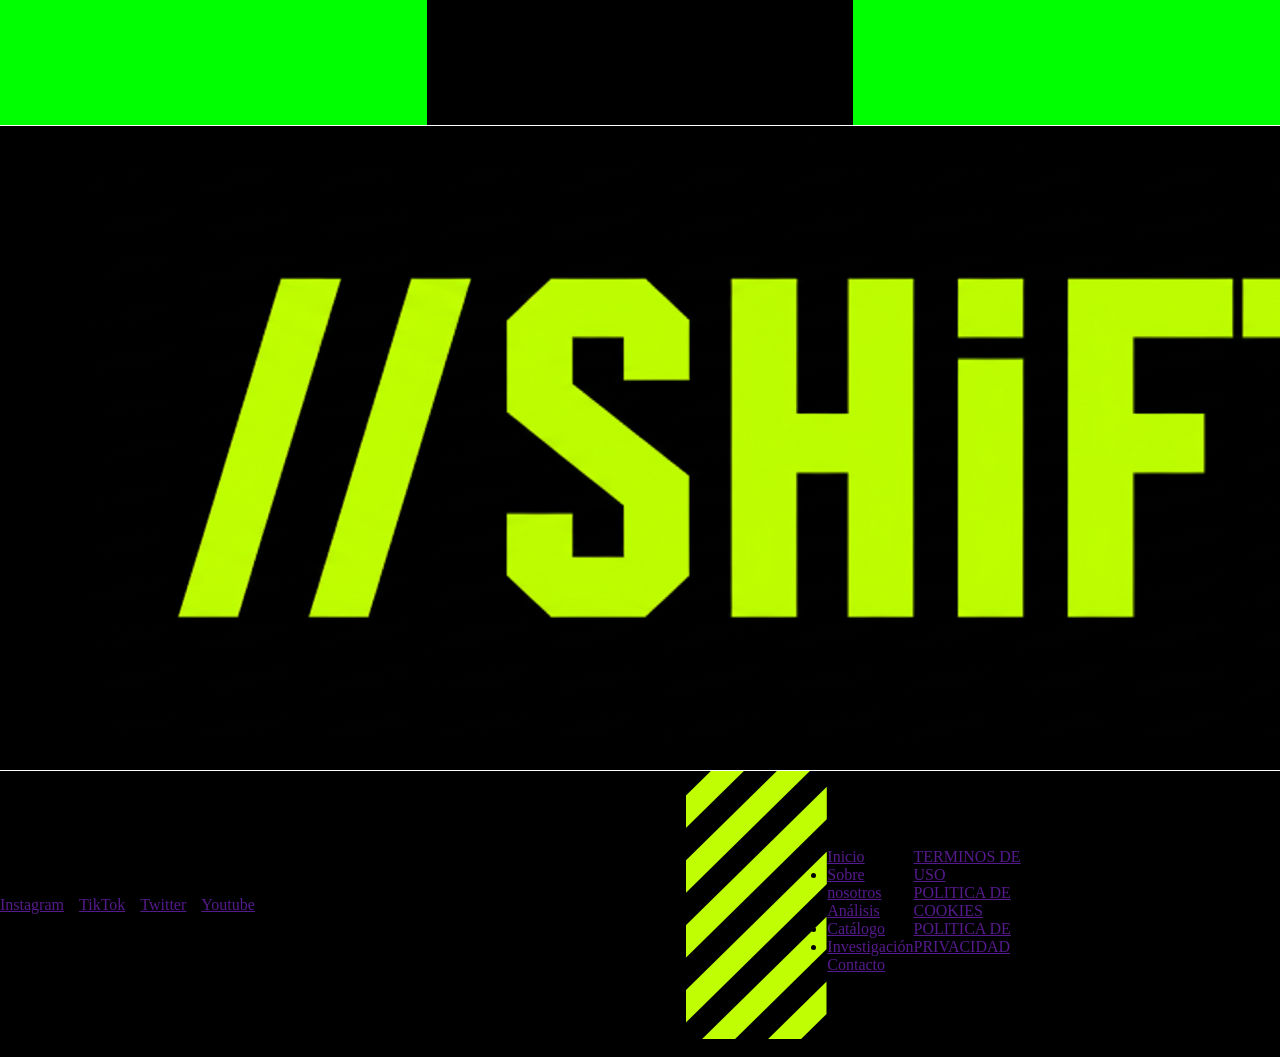
==== commit a5897a0a: "Avance CSS, cambio HTML y cambio Imagen" ====
--- a/index.html
+++ b/index.html
@@ -169,30 +169,45 @@
     </main>
     <!--Footer-->
     <footer>
-        <img src="Images/LogoEdited.png" alt="" />
-        <section>
-            <a href="">Instagram</a>
-            <a href="">TikTok</a>
-            <a href="">Twitter</a>
-            <a href="">Youtube</a>
+        <div class="logoFooter">
+            <img id="logoFooter" src="Images/LogoEdited.png" alt="" />
+        </div>
+
+        <section class="footerMainSection">
+            <section>
+                <div class="redesSociales">
+                    <a href="">Instagram</a>
+                    <a href="">TikTok</a>
+                    <a href="">Twitter</a>
+                    <a href="">Youtube</a>
+                </div>
+            </section>
+
             <img src="Images/stripe_block_desktop.png" alt="" />
-        </section>
-
-        <section>
-            <h6>MENU</h6>
-            <a href="">Inicio</a>
-            <a href="">Sobre Nosotros</a>
-            <a href="">Análisis</a>
-            <a href="">Catálogo</a>
-            <a href="">Investigación</a>
-            <a href="">Contacto</a>
-        </section>
-
-        <section>
-            <h6>LEGAL</h6>
-            <a href="">TÉRMINOS DE USO</a>
-            <a href="">POLÍTICA DE COOKIES</a>
-            <a href="">POLÍTICA DE PRIVACIDAD</a>
+
+
+            <div class="contenedor-textos">
+                <div class="MenuYLegal">
+                    <h6>MENU</h6>
+                    <ul>
+                        <li><a href="">Inicio</a></li>
+                        <li><a href="">Sobre nosotros</a></li>
+                        <li><a href="">Análisis</a></li>
+                        <li><a href="">Catálogo</a></li>
+                        <li><a href="">Investigación</a></li>
+                        <li><a href="">Contacto</a></li>
+                    </ul>
+                </div>
+
+                <div class="MenuYLegal">
+                    <h6>LEGAL</h6>
+                    <ul>
+                        <li><a href="">TERMINOS DE USO</a></li>
+                        <li><a href="">POLITICA DE COOKIES</a></li>
+                        <li><a href="">POLITICA DE PRIVACIDAD</a></li>
+                    </ul>
+                </div>
+            </div>
         </section>
 
         <p>SOMEWHERE IN THE HEAVENS THEY ARE WAITING</p>
--- a/style.css
+++ b/style.css
@@ -635,6 +635,7 @@
     margin-top: 50px;
     margin-bottom: 28px;
     margin-left: 5%;
+    margin-right: 5%;
 }
 
 /*CAJA 1*/
@@ -733,7 +734,7 @@
 .botonVerde a:hover {
     background-color: #000000;
     color: #0F0;
- }
+}
 
 
 
@@ -745,4 +746,31 @@
 .primary {
     background-color: #00ff00;
     color: #000;
+}
+
+/*Footer*/
+
+footer {
+    background-color: #000;
+}
+
+.footerMainSection {
+    display: flex;
+    width: 80%;
+    align-items: center;
+    
+}
+
+.logoFooter {
+    width: 100%;
+    border-bottom: 1px solid white;
+}
+
+.redesSociales {
+    display: flex;
+    gap: 15px;
+}
+
+.contenedor-textos {
+    display: flex;
 }
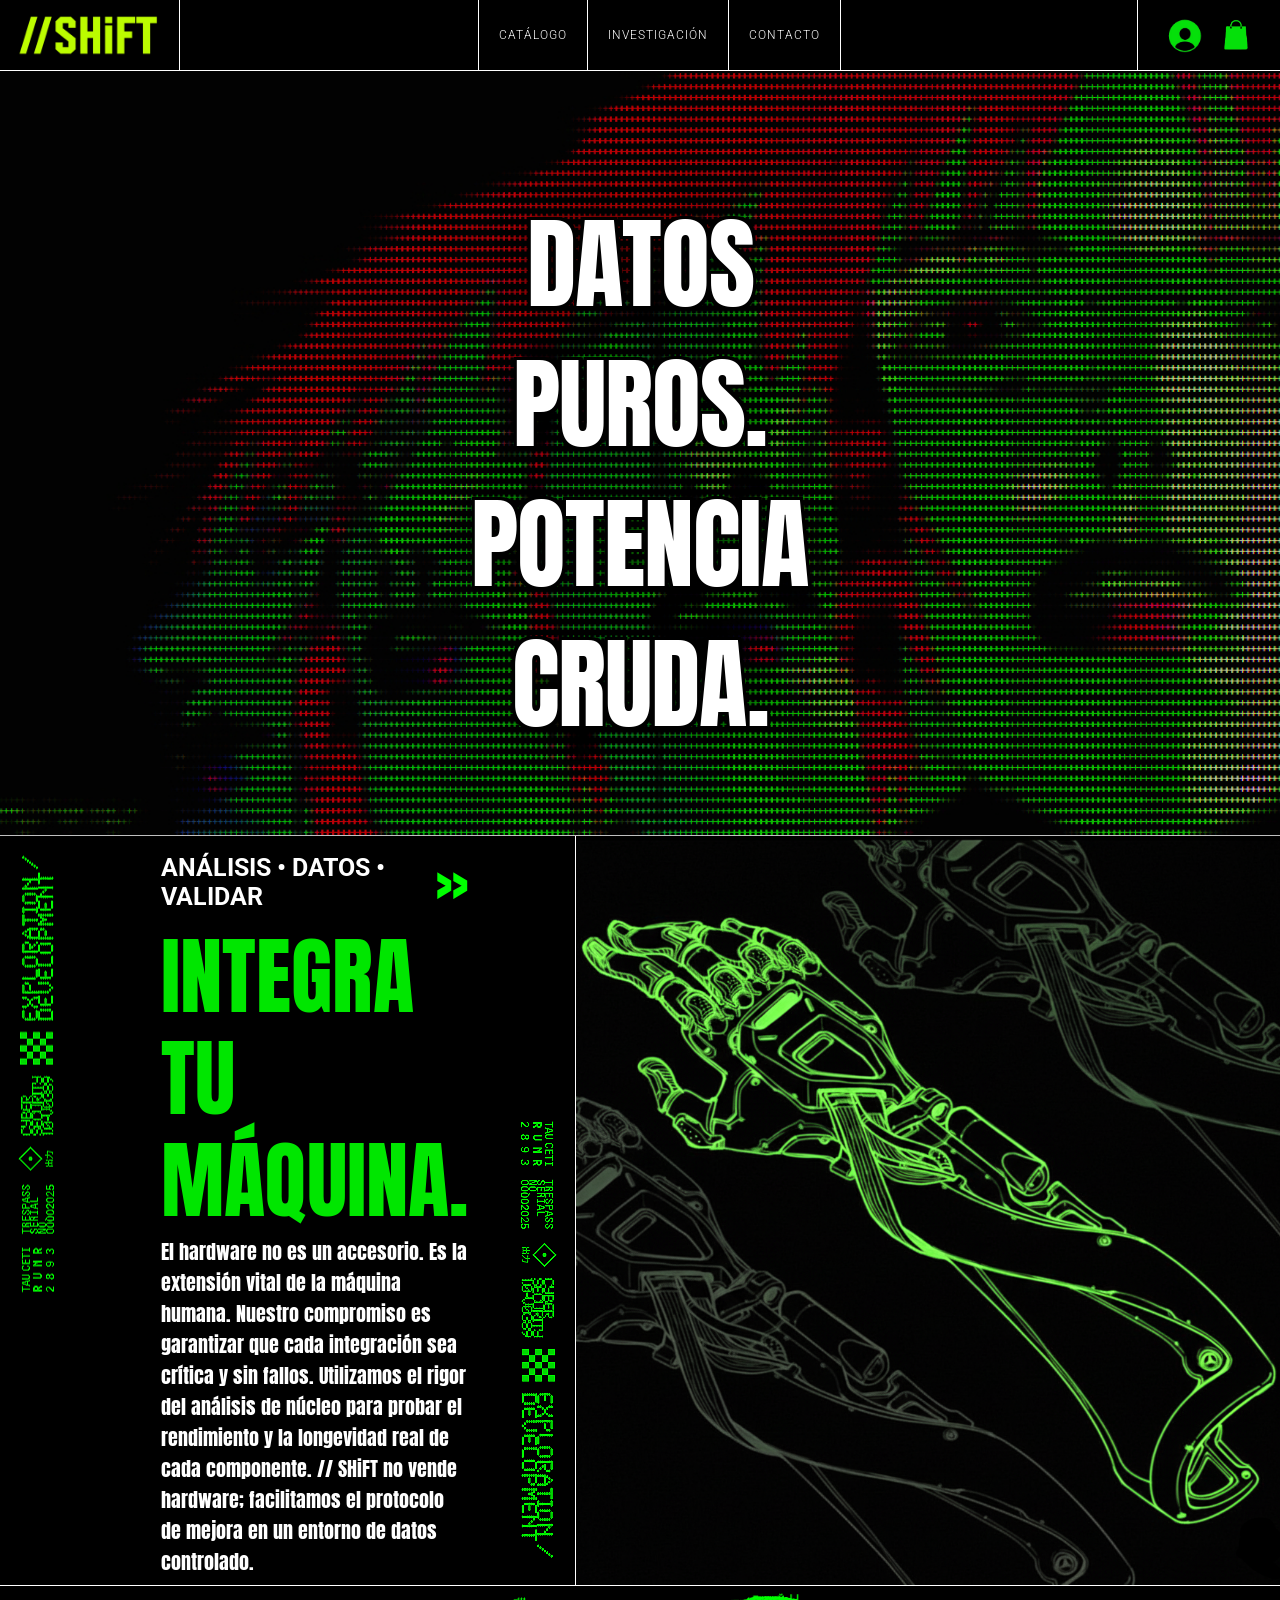
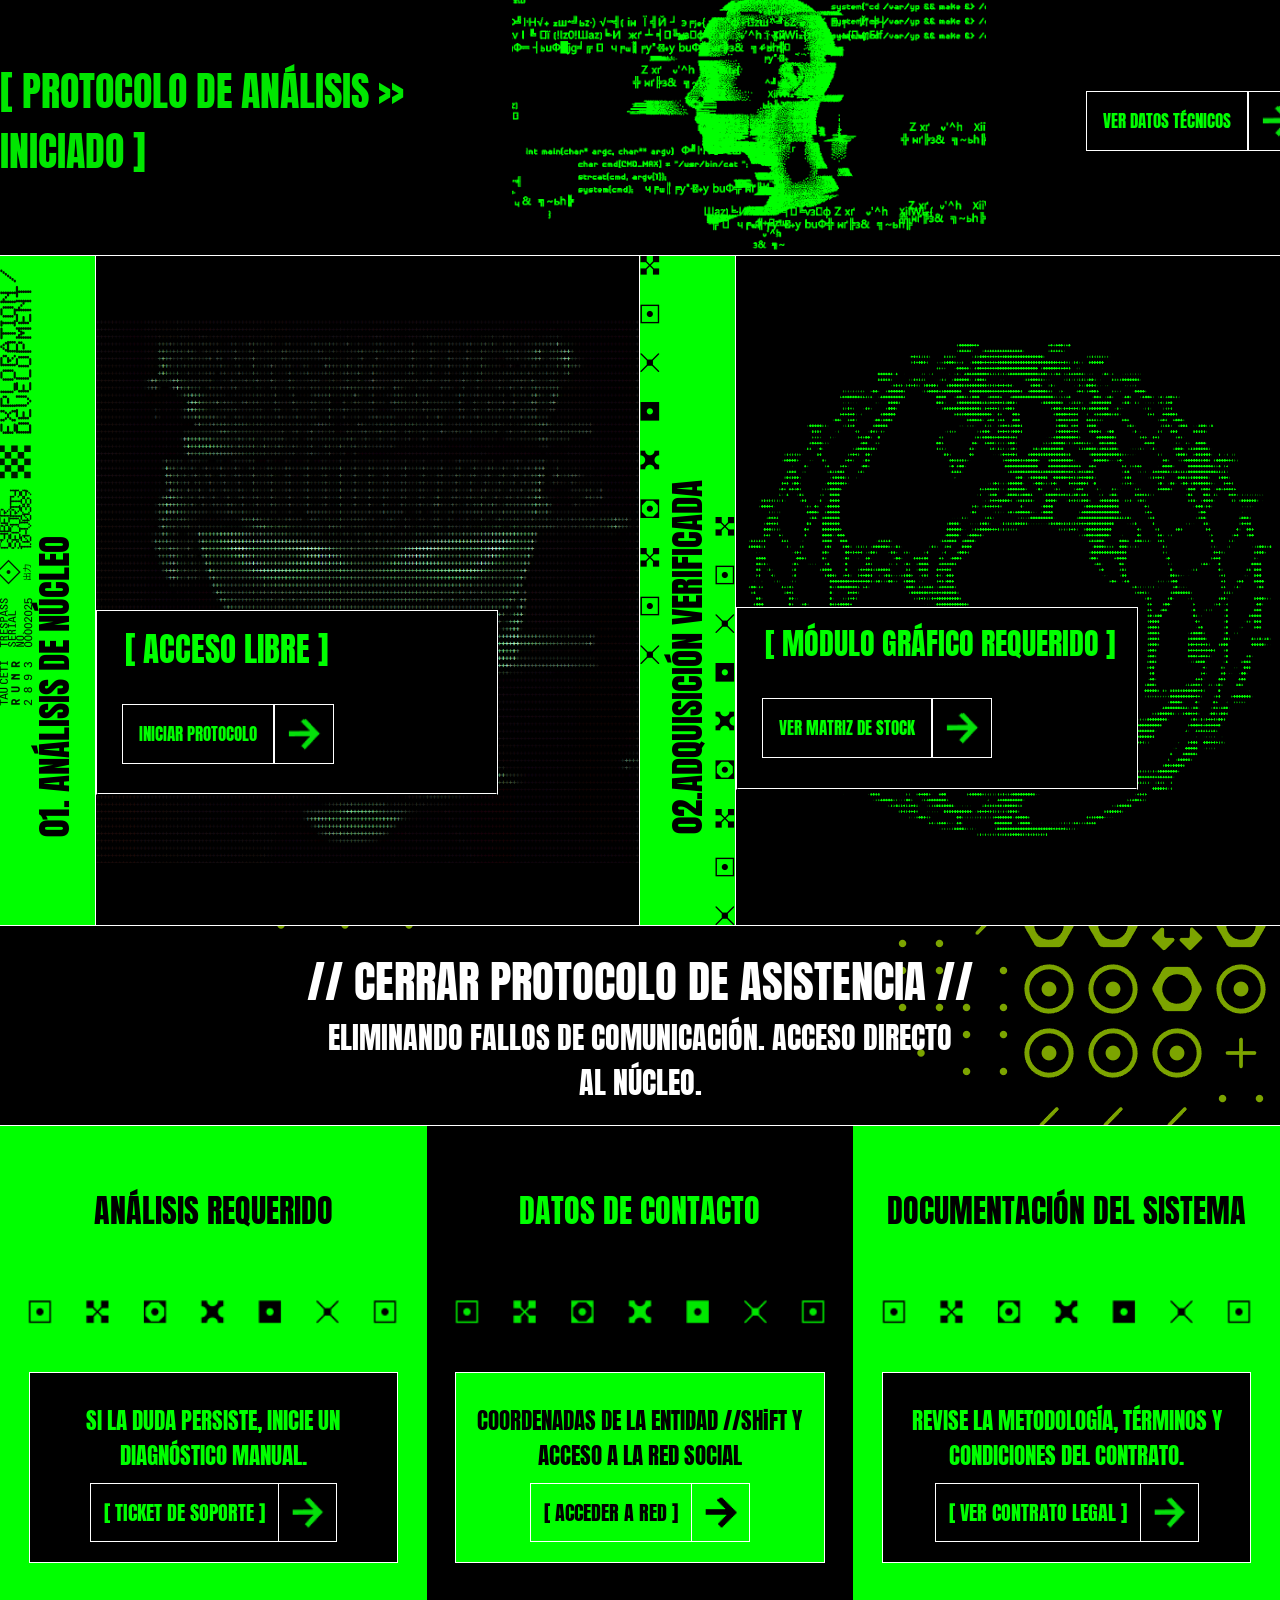
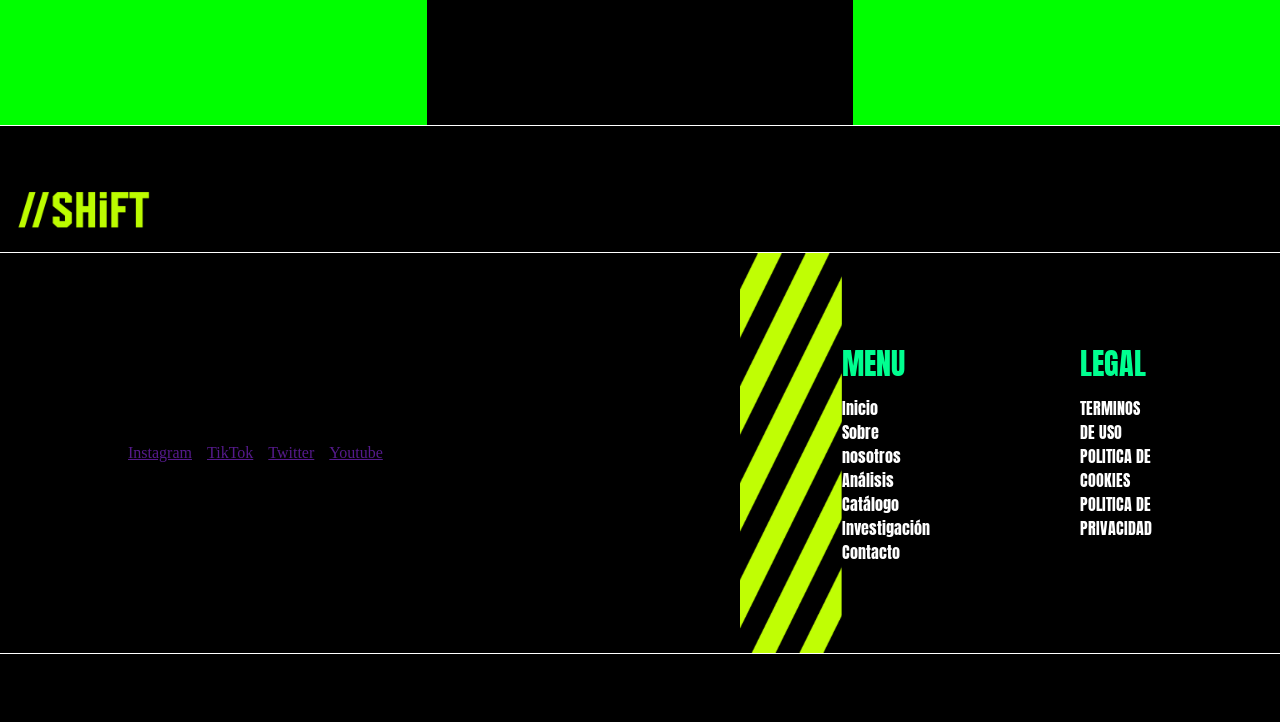
==== commit 8ca95fdb: "avance css y cambios html" ====
--- a/index.html
+++ b/index.html
@@ -210,7 +210,10 @@
             </div>
         </section>
 
-        <p>SOMEWHERE IN THE HEAVENS THEY ARE WAITING</p>
+        <div class="footerParagraph">
+            <p>SOMEWHERE IN THE HEAVENS THEY ARE WAITING</p>
+        </div>
+        
     </footer>
 </body>
 
--- a/style.css
+++ b/style.css
@@ -752,20 +752,33 @@
 
 footer {
     background-color: #000;
+    padding: 50px 0;
 }
 
 .footerMainSection {
     display: flex;
     width: 80%;
     align-items: center;
+    justify-content: space-between;
+    margin: 0 auto;
+}
+
+.footerMainSection img {
+    height: 400px;
+    width: 10%;
+}
+
+.logoFooter {
+    width: 100%;
+    border-bottom: 1px solid white;
+    padding-bottom: 5px;
+}
+
+.logoFooter img {
+    width: 170px;
     
 }
 
-.logoFooter {
-    width: 100%;
-    border-bottom: 1px solid white;
-}
-
 .redesSociales {
     display: flex;
     gap: 15px;
@@ -773,4 +786,31 @@
 
 .contenedor-textos {
     display: flex;
+    gap: 150px;
+    width: 50%;
+    text-align: left;
+}
+
+.contenedor-textos ul {
+    list-style: none;
+    padding: 0;
+}
+
+.contenedor-textos a {
+    text-decoration: none;
+    font-family: 'Anton';
+    font-weight: 100;
+    color: white;
+}
+
+.contenedor-textos h6 {
+    font-family: 'Anton';
+    font-weight: 100;
+    color: #00FF90;
+    font-size: 30px;
+    padding-bottom: 10px;
+}
+
+.footerParagraph {
+    border-top: 1px solid white;
 }
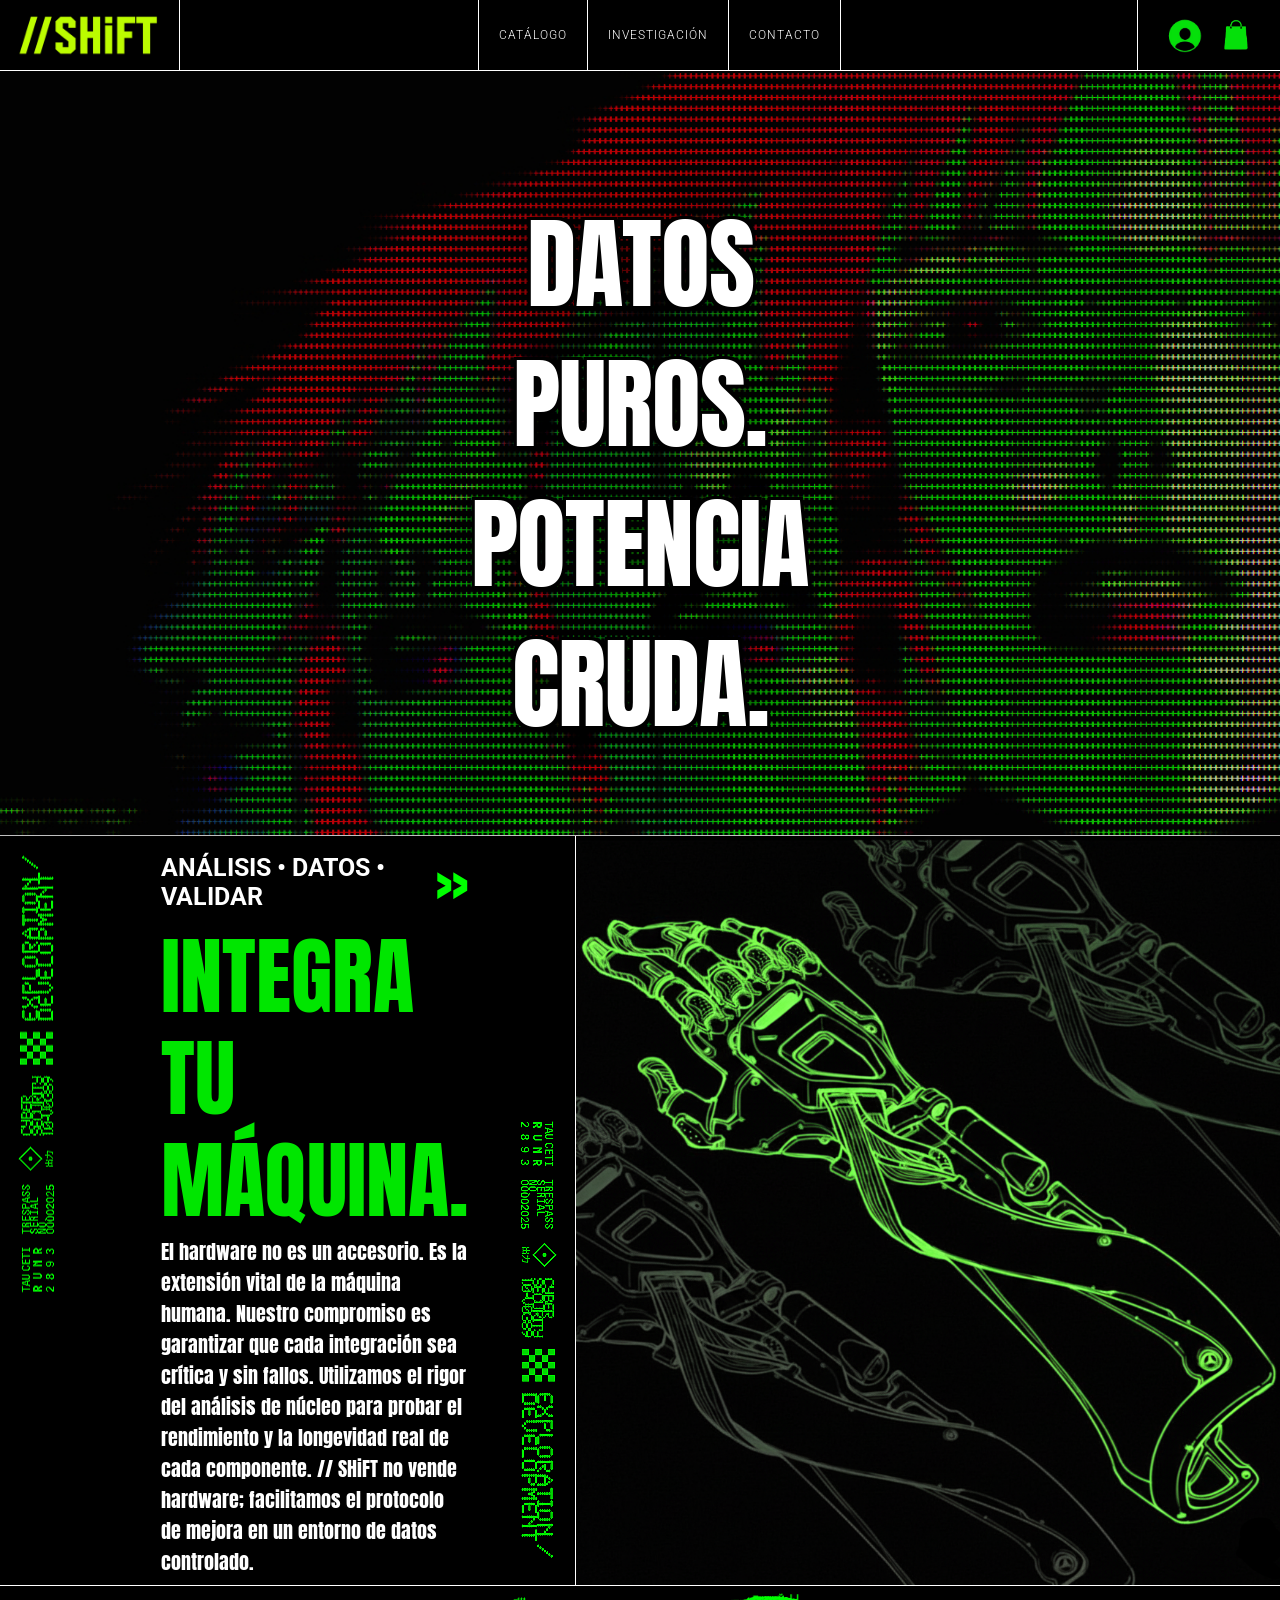
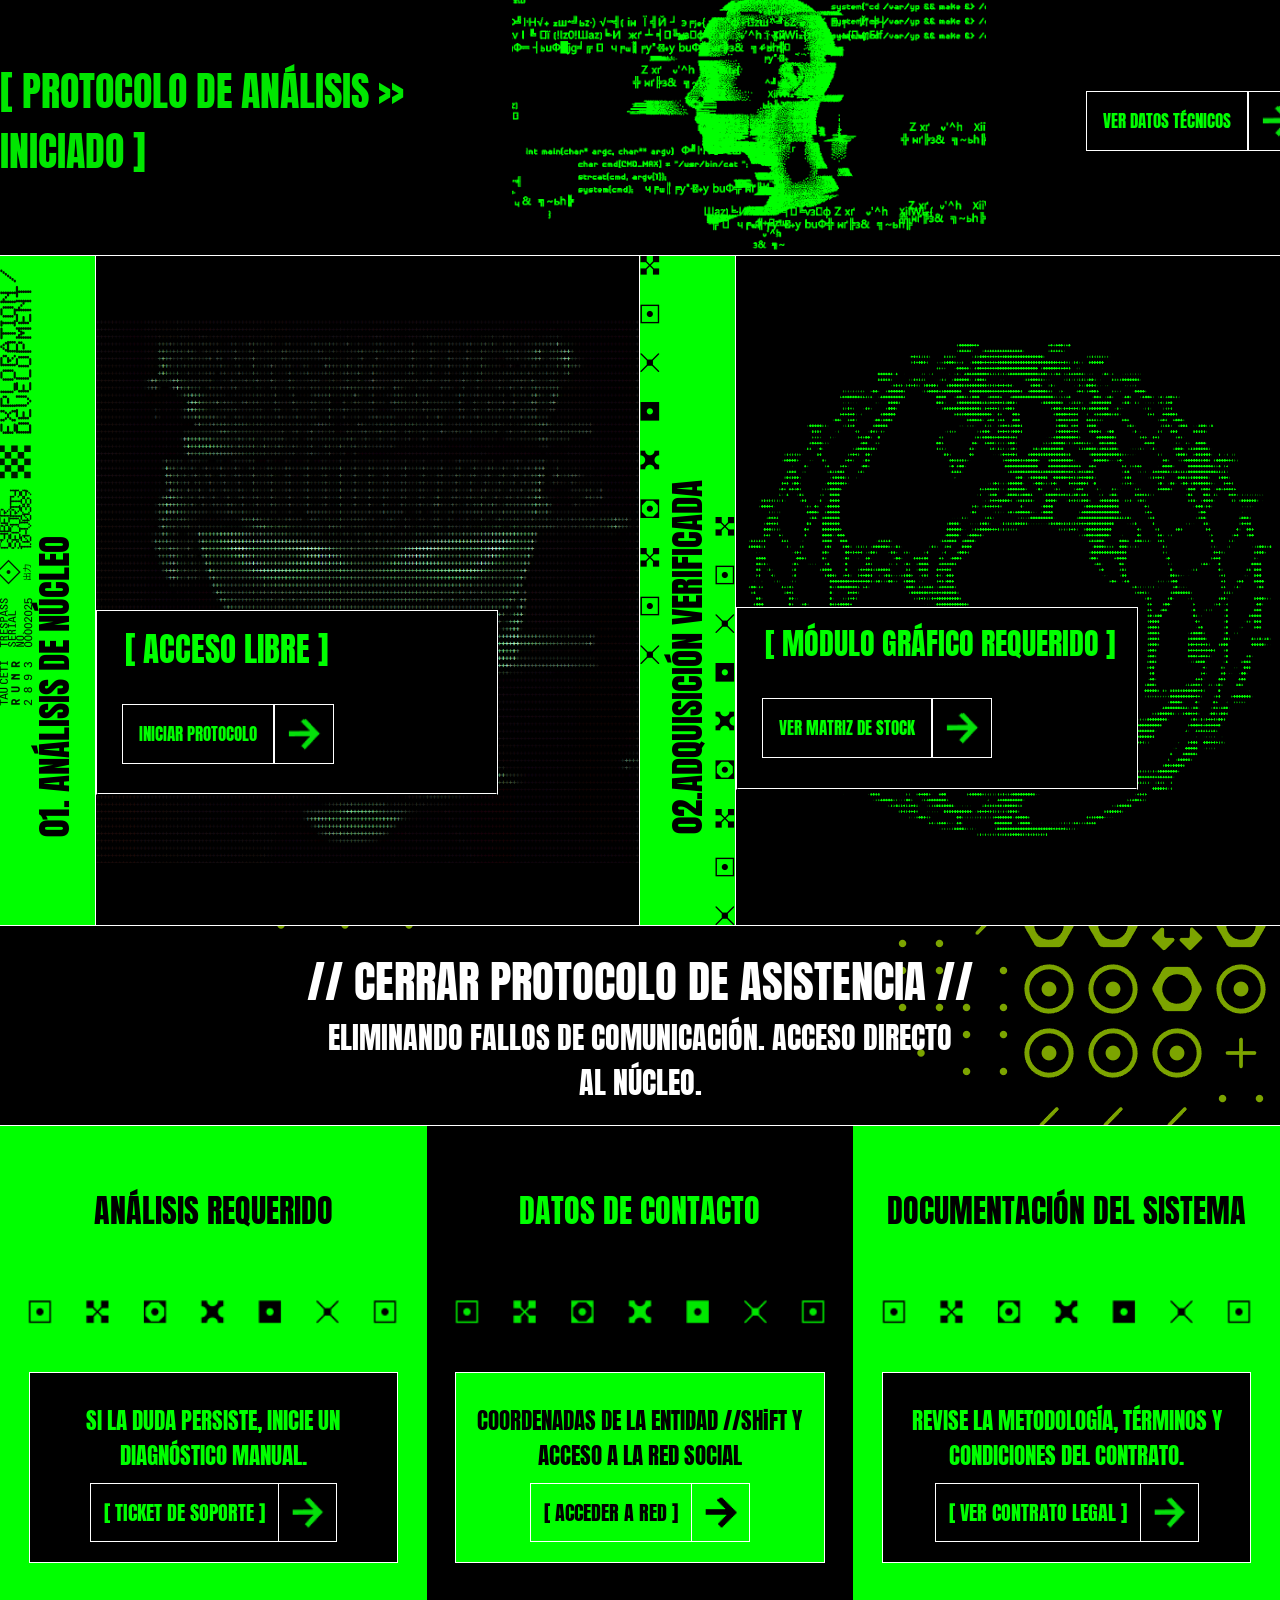
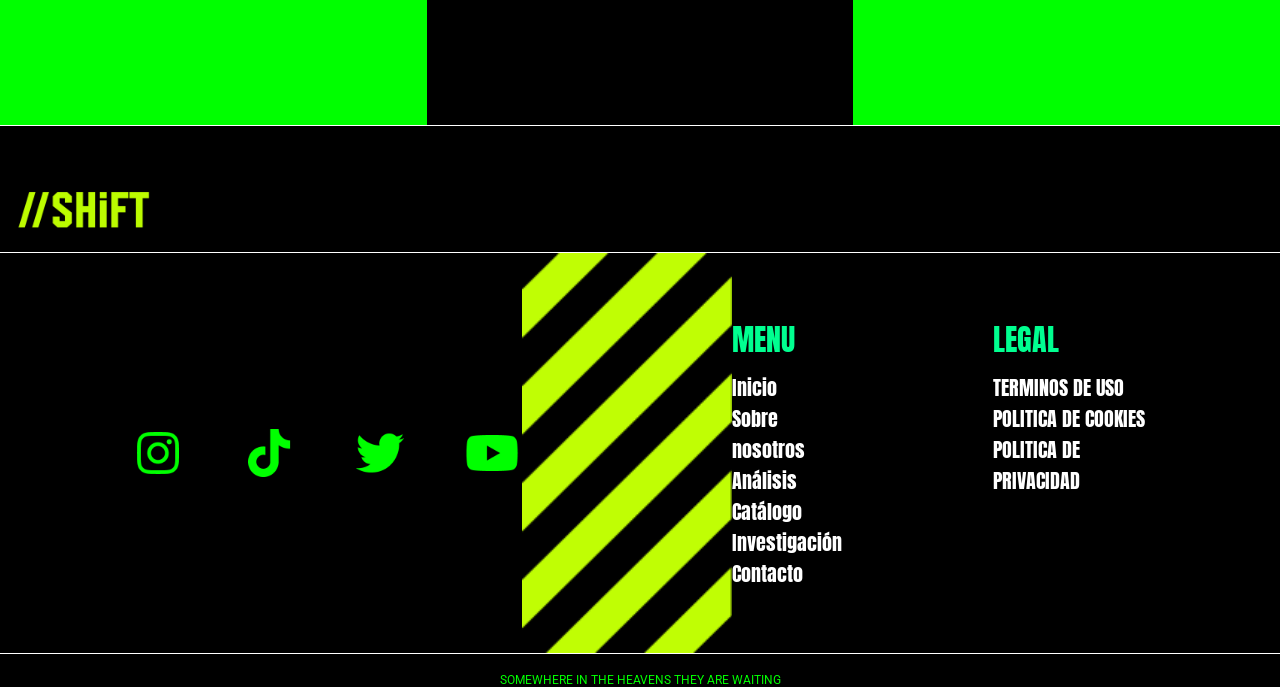
==== commit 388467e5: "Avance CSS y HTML + Imagenes. Proyecto finalizado (por ahora)" ====
--- a/index.html
+++ b/index.html
@@ -130,7 +130,7 @@
         </section>
 
         <section class="quintaSeccionTresCajasMain">
-            <div class="quintaSeccionCaja primary">
+            <article class="quintaSeccionCaja primary">
                 <h5>ANÁLISIS REQUERIDO</h5>
                 <img class="decorations" src="Images/IconsBlackCut.png" alt="" />
                 <div class="InfoFlotanteQuintaSeccionCaja secondary">
@@ -140,9 +140,9 @@
                         <img src="./Images/Flecha.png" alt="" />
                     </div>
                 </div>
-            </div>
-
-            <div class="quintaSeccionCaja secondary">
+            </article>
+
+            <article class="quintaSeccionCaja secondary">
                 <h5>DATOS DE CONTACTO</h5>
                 <img class="decorations" src="Images/IconsGreenCut.png" alt="" />
                 <div class="InfoFlotanteQuintaSeccionCaja primary">
@@ -152,9 +152,9 @@
                         <img src="./Images/FlechaVerde.png" alt="" />
                     </div>
                 </div>
-            </div>
-
-            <div class="quintaSeccionCaja primary">
+            </article>
+
+            <article class="quintaSeccionCaja primary">
                 <h5>DOCUMENTACIÓN DEL SISTEMA</h5>
                 <img class="decorations" src="Images/IconsBlackCut.png" alt="" />
                 <div class="InfoFlotanteQuintaSeccionCaja secondary">
@@ -164,26 +164,39 @@
                         <img src="./Images/Flecha.png" alt="" />
                     </div>
                 </div>
-            </div>
+            </article>
         </section>
     </main>
     <!--Footer-->
     <footer>
+        
         <div class="logoFooter">
             <img id="logoFooter" src="Images/LogoEdited.png" alt="" />
         </div>
 
         <section class="footerMainSection">
-            <section>
-                <div class="redesSociales">
-                    <a href="">Instagram</a>
-                    <a href="">TikTok</a>
-                    <a href="">Twitter</a>
-                    <a href="">Youtube</a>
-                </div>
-            </section>
-
-            <img src="Images/stripe_block_desktop.png" alt="" />
+
+            <div class="redesSociales">
+                <a href="" class="social-link">
+                    <img src="Images/social-Icons/instagramIconBlack.png" alt="" class="icono-normal">
+                    <img src="Images/social-Icons/InstagramIconGreen.png" alt="" class="icono-hover">
+                </a>
+                <a href="" class="social-link">
+                    <img src="Images/social-Icons/tiktokIconBlack.png" alt="" class="icono-normal">
+                    <img src="Images/social-Icons/tiktokIconGreen.png" alt="" class="icono-hover">
+                </a>
+                <a href="" class="social-link">
+                    <img src="Images/social-Icons/twitterIconBlack.png" alt="" class="icono-normal">
+                    <img src="Images/social-Icons/twitterIconGreen.png" alt="" class="icono-hover">
+                </a>
+                <a href="" class="social-link">
+                    <img src="Images/social-Icons/youtubeIconBlack.png" alt="" class="icono-normal">
+                    <img src="Images/social-Icons/youtubeIconGreen.png" alt="" class="icono-hover">
+                </a>
+            </div>
+
+
+            <img class="rayas-divisorias" src="Images/stripe_block_desktop.png" alt="" />
 
 
             <div class="contenedor-textos">
@@ -213,7 +226,7 @@
         <div class="footerParagraph">
             <p>SOMEWHERE IN THE HEAVENS THEY ARE WAITING</p>
         </div>
-        
+
     </footer>
 </body>
 
--- a/style.css
+++ b/style.css
@@ -1,10 +1,16 @@
+/* ==========================================================================
+   1. CONFIGURACIÓN GLOBAL / RESET
+   ========================================================================== */
+
 * {
     padding: 0px;
     margin: 0px;
     box-sizing: border-box;
 }
 
-/**Header**/
+/* ==========================================================================
+   2. HEADER (ENCABEZADO Y NAVEGACIÓN)
+   ========================================================================== */
 
 header {
     text-align: center;
@@ -15,6 +21,7 @@
     border-bottom: 1px solid white;
 }
 
+/* Logotipo principal */
 #logo {
     height: 70px;
     width: 180px;
@@ -26,6 +33,7 @@
     align-items: center;
 }
 
+/* Contenedor de iconos a la derecha del header */
 #imagenesHeader {
     display: flex;
     justify-content: flex-end;
@@ -45,6 +53,7 @@
     margin: 3px;
 }
 
+/* Menú de navegación */
 nav {
     align-self: stretch;
     display: flex;
@@ -91,9 +100,9 @@
     height: 100%;
 }
 
-/**Main**/
-
-/*Portada Main*/
+/* ==========================================================================
+   3. MAIN - HERO SECTION (PORTADA)
+   ========================================================================== */
 #imagenFondoMain {
     max-width: 100%;
     height: auto;
@@ -116,6 +125,7 @@
     padding-bottom: 50px;
 }
 
+/* Imagen de fondo con efecto de oscurecimiento */
 #imagenFondoMain {
     position: absolute;
     top: 0;
@@ -127,7 +137,7 @@
     filter: brightness(75%);
     border-bottom: 1px solid white;
 }
-
+/* Título principal con múltiples sombras para efecto de contorno */
 main h1 {
     font-weight: 300;
     font-family: 'Anton';
@@ -155,7 +165,11 @@
             0px 0px 30px rgba(0,0,0,1);
 }
 
-/*Primera Seccion Main*/
+/* ==========================================================================
+   4. MAIN - SECCIONES DE CONTENIDO
+   ========================================================================== */
+
+/* Bloque 1: Integra tu máquina */
 .primeraParteIntegraTuMaquina {
     width: 100%;
     display: flex;
@@ -193,6 +207,8 @@
     object-fit: cover;
     object-position: 50% 0%;
 }
+
+/* Elementos decorativos posicionados de forma absoluta */
 
 .decoIzquierda {
     position: absolute;
@@ -262,7 +278,7 @@
     font-size: 50px;
 }
 
-/*Segunda Sección Main*/
+/* Bloque 2: Protocolo de Análisis */
 .segundaParteProtocoloAnalisis {
     display: flex;
     width: 100%;
@@ -327,7 +343,7 @@
 }
 
 
-/*Tercera Seccion Main*/
+/* Bloque 3: Cajas informativas dobles */
 
 .terceraParteCajas {
     display: flex;
@@ -345,6 +361,8 @@
     font-family: 'Anton';
     font-weight: 200;
 }
+
+/* Banner lateral con texto vertical */
 
 .analisisNucleoMain {
     display: flex;
@@ -569,7 +587,7 @@
     border: 1px solid white;
 }
 
-/* Cuarta Seccion Main */
+/* Bloque 4: Sección del GIF */
 
 .cuartaParteGif {
     display: flex;
@@ -611,7 +629,7 @@
     font-size: 30px;
 }
 
-/* Quinta seccion Main */
+/* Bloque 5: Parrilla de tres cajas (Colores alternos) */
 
 .quintaSeccionTresCajasMain {
     width: 100%;
@@ -647,6 +665,8 @@
     display: flex;
     flex-direction: column;
     align-items: center;
+    margin: 0;
+    position: relative;
 
 }
 
@@ -676,6 +696,8 @@
     margin-block: 10px;
 }
 
+/* Estilos de botones con transiciones */
+
 .botonQuintaSeccionCajaNegra {
     display: flex;
     align-items: center;
@@ -736,7 +758,7 @@
     color: #0F0;
 }
 
-
+/* Utility classes para alternar colores */
 
 .secondary {
     background-color: #000000;
@@ -748,11 +770,14 @@
     color: #000;
 }
 
-/*Footer*/
+/* ==========================================================================
+   5. FOOTER (PIE DE PÁGINA)
+   ========================================================================== */
 
 footer {
     background-color: #000;
-    padding: 50px 0;
+    padding: 50px 0 15px 0;
+    padding-bottom: 0
 }
 
 .footerMainSection {
@@ -763,13 +788,15 @@
     margin: 0 auto;
 }
 
-.footerMainSection img {
+.rayas-divisorias {
     height: 400px;
-    width: 10%;
-}
-
+    width: auto;
+}
+
+/* Logotipo en el footer */
 .logoFooter {
     width: 100%;
+    margin: 0 auto;
     border-bottom: 1px solid white;
     padding-bottom: 5px;
 }
@@ -779,15 +806,48 @@
     
 }
 
+/* Redes Sociales y efecto de intercambio de imágenes (Hover) */
 .redesSociales {
     display: flex;
-    gap: 15px;
-}
-
+    gap: 4vw; /* Espaciado dinámico basado en el ancho de la ventana */
+}
+
+.social-link {
+    position: relative;
+    /* Tamaño adaptable: mínimo 40px, ideal 5% del ancho, máximo 60px */
+    width: clamp(40px, 5vw, 60px);
+    height: clamp(40px, 5vw, 60px);
+    display: inline-block;
+    min-width: fit-content;
+}
+
+/* Superponemos las imágenes para el efecto hover */
+.social-link img {
+    width: 100%;
+    height: 100%;
+    position: absolute;
+    top: 0;
+    left: 0;
+    transition: 0.4s;
+}
+
+/* Oculta por defecto la versión verde */
+.icono-hover {
+    opacity: 0;
+}
+
+.social-link:hover .icono-normal {
+    opacity: 0;
+}
+
+.social-link:hover .icono-hover {
+    opacity: 1;
+}
+
+/* Enlaces de navegación del footer */
 .contenedor-textos {
     display: flex;
     gap: 150px;
-    width: 50%;
     text-align: left;
 }
 
@@ -801,6 +861,7 @@
     font-family: 'Anton';
     font-weight: 100;
     color: white;
+    font-size: 20px;
 }
 
 .contenedor-textos h6 {
@@ -811,6 +872,20 @@
     padding-bottom: 10px;
 }
 
+.contenedor-textos a {
+    transition: color 0.3s ease;
+}
+.contenedor-textos a:hover {
+    color: #00FF90;
+}
+
+/* Créditos finales de la página */
 .footerParagraph {
     border-top: 1px solid white;
-}+    text-align: center;
+    font-family: 'Roboto';
+    color: #00FF00;
+    font-size: 12px;
+    margin: 0;
+    padding-top: 19px;
+}
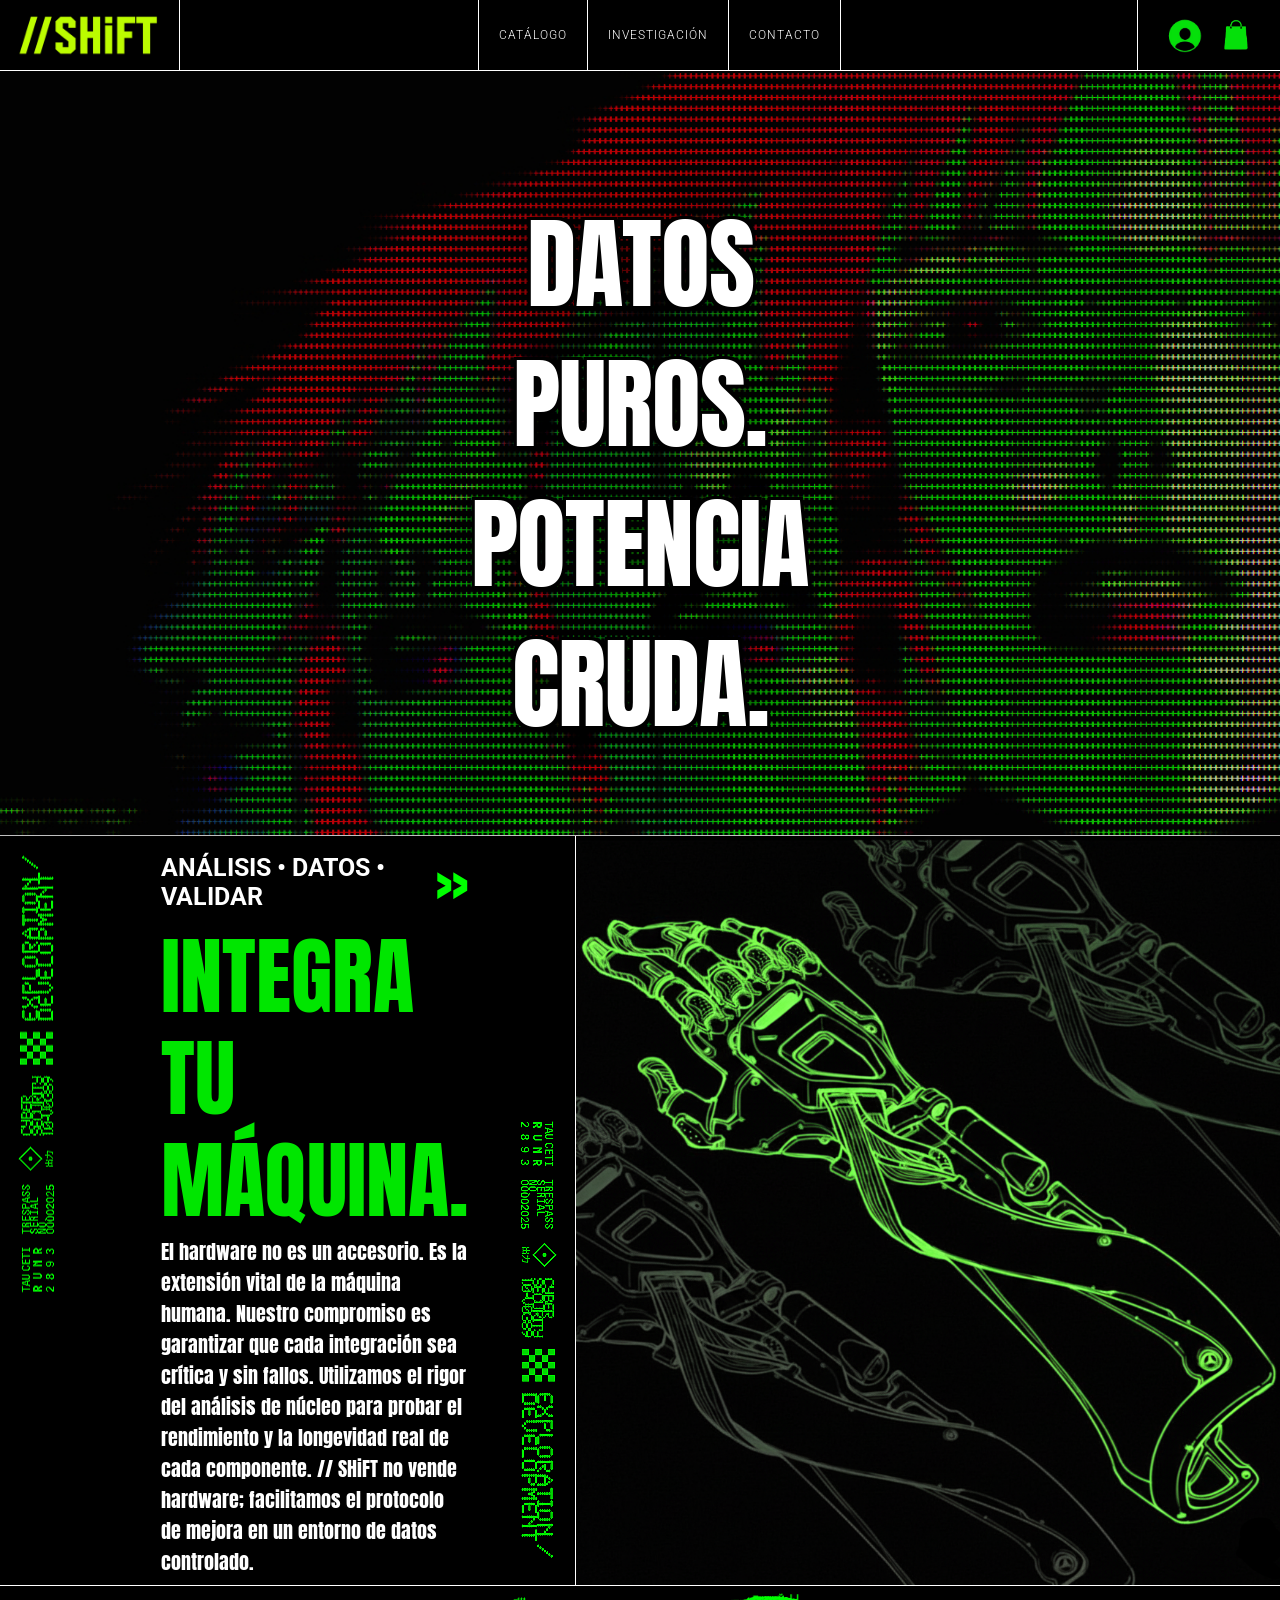
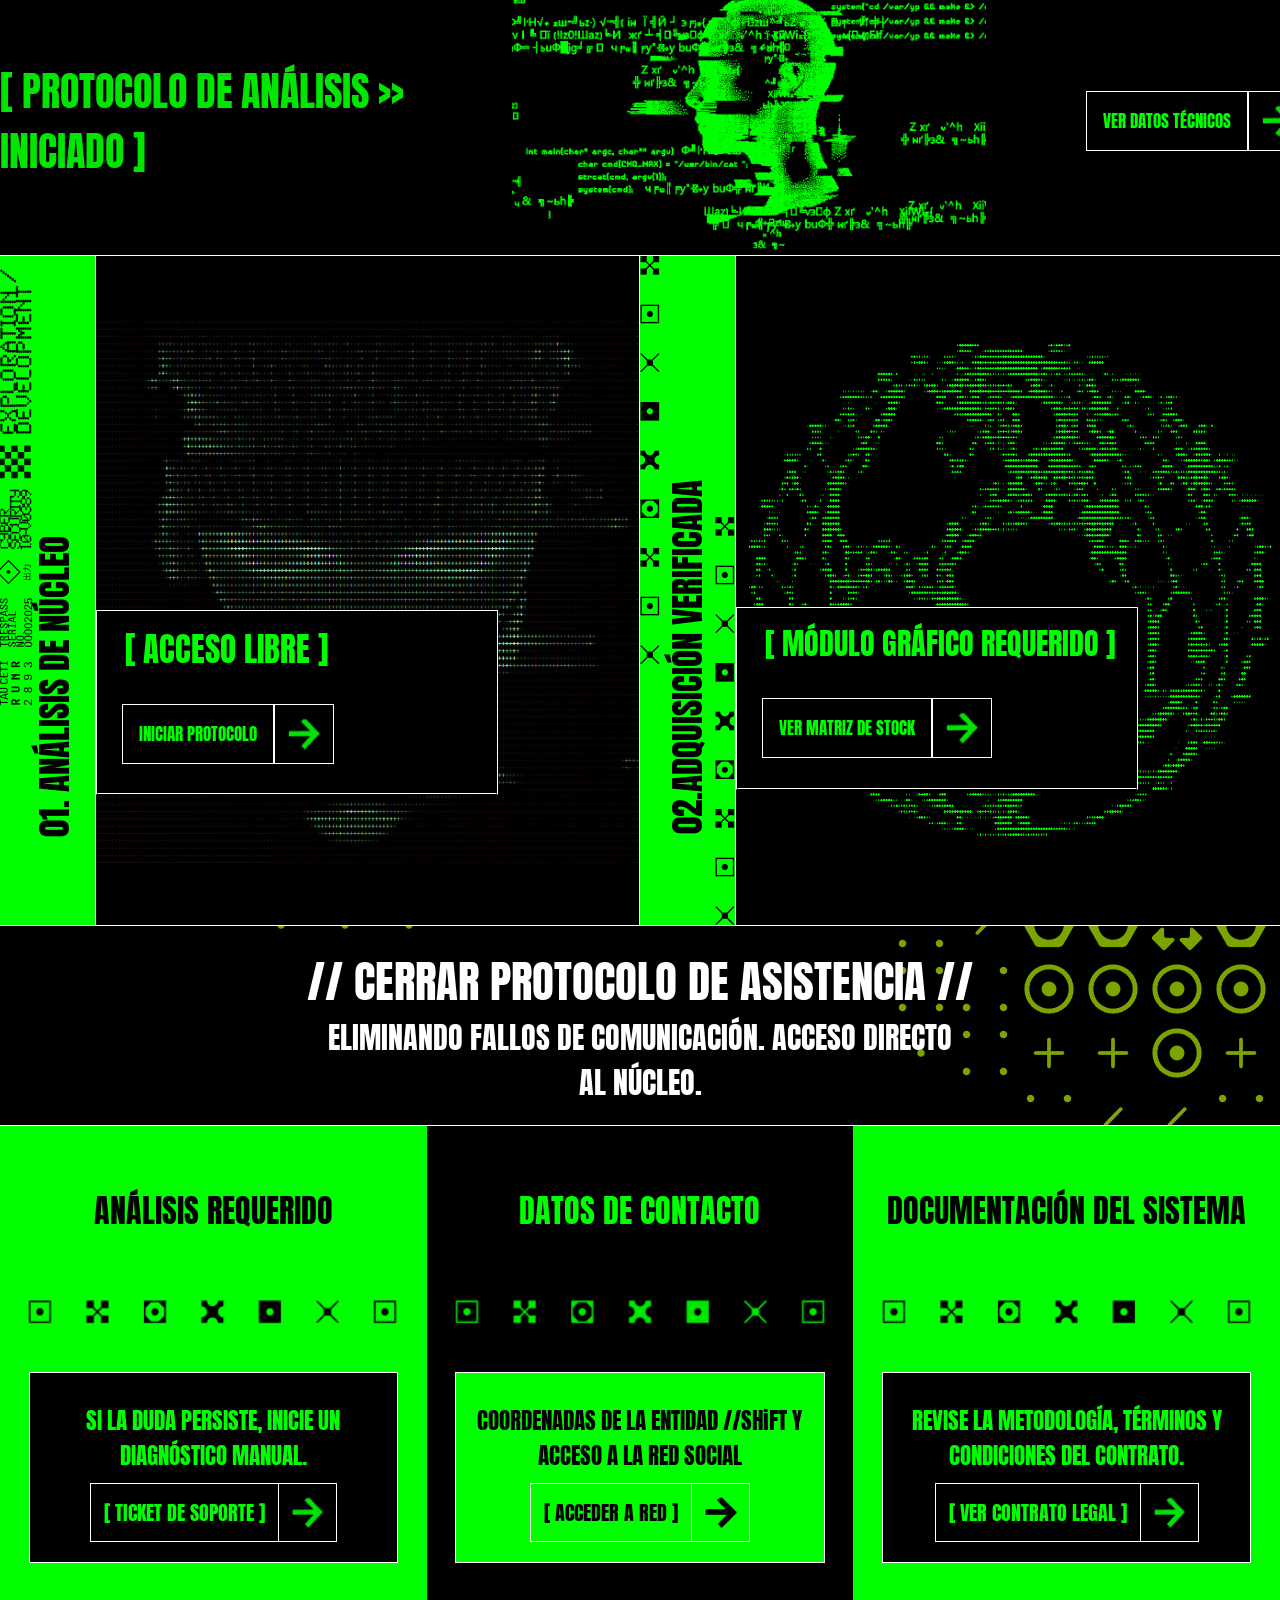
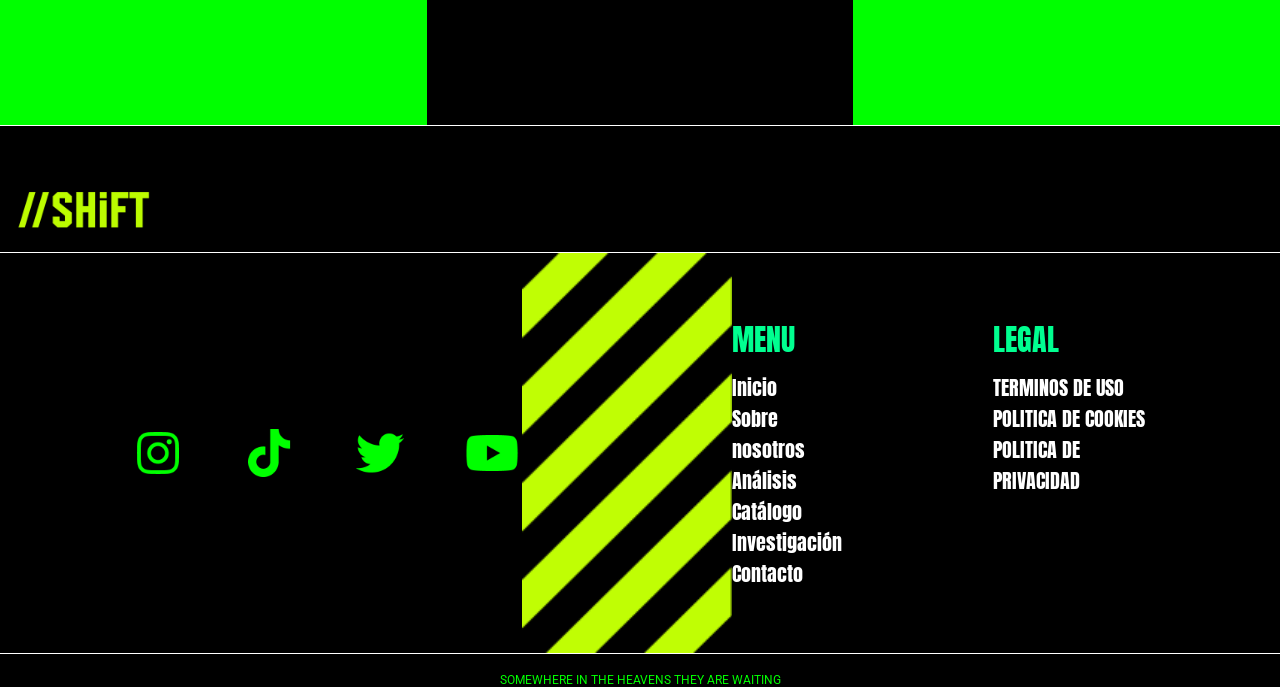
==== commit f0da8ace: "Cambio de archivo CSS a su respectiva carpeta (obligacion del profesor)" ====
--- a/index.html
+++ b/index.html
@@ -5,7 +5,7 @@
     <meta charset="UTF-8" />
     <meta name="viewport" content="width=device-width, initial-scale=1.0" />
     <title>//SHiFT</title>
-    <link rel="stylesheet" href="style.css" />
+    <link rel="stylesheet" href="CSS/style.css" />
     <link href="https://fonts.googleapis.com/css2?family=Roboto:wght@400;700&display=swap" rel="stylesheet" />
     <link href="https://fonts.googleapis.com/css2?family=Anton&family=Teko:wght@600&display=swap" rel="stylesheet" />
 </head>
--- a/CSS/style.css
+++ b/CSS/style.css
@@ -0,0 +1,891 @@
+/* ==========================================================================
+   1. CONFIGURACIÓN GLOBAL / RESET
+   ========================================================================== */
+
+* {
+    padding: 0px;
+    margin: 0px;
+    box-sizing: border-box;
+}
+
+/* ==========================================================================
+   2. HEADER (ENCABEZADO Y NAVEGACIÓN)
+   ========================================================================== */
+
+header {
+    text-align: center;
+    display: flex;
+    justify-content: space-between;
+    align-items: center;
+    background-color: black;
+    border-bottom: 1px solid white;
+}
+
+/* Logotipo principal */
+#logo {
+    height: 70px;
+    width: 180px;
+    border-right: 1px solid white;
+    align-self: stretch;
+    object-fit: contain;
+    display: flex;
+    justify-content: center;
+    align-items: center;
+}
+
+/* Contenedor de iconos a la derecha del header */
+#imagenesHeader {
+    display: flex;
+    justify-content: flex-end;
+    align-items: center;
+    gap: 10px;
+    align-self: stretch;
+    width: auto;
+    border-left: 1px solid white;
+    padding: 0 25px;
+    margin-left: auto;
+}
+
+#imagenesHeader img {
+    height: 35px;
+    width: auto;
+    vertical-align: middle;
+    margin: 3px;
+}
+
+/* Menú de navegación */
+nav {
+    align-self: stretch;
+    display: flex;
+    justify-content: center;
+    margin-left: auto;
+}
+
+nav a {
+    font-family: 'Roboto', sans-serif;
+    font-size: 12px;
+    font-weight: 300;
+    letter-spacing: 1px;
+    text-decoration: none;
+    text-transform: uppercase;
+    color: white;
+    display: flex;
+    align-items: center;
+    justify-content: center;
+    padding: 0 20px;
+    height: 100%;
+    width: 100%;
+    transition: 0.4s;
+}
+
+nav a:hover {
+    color: #00FF00;
+    transition: 0.4s;
+}
+
+nav li {
+    display: flex;
+    align-items: center;
+    justify-content: center;
+    height: 100%;
+    border-left: 1px solid white;
+    border-right: 1px solid white;
+    margin-right: -1px;
+}
+
+
+nav ul {
+    display: flex;
+    list-style: none;
+    height: 100%;
+}
+
+/* ==========================================================================
+   3. MAIN - HERO SECTION (PORTADA)
+   ========================================================================== */
+#imagenFondoMain {
+    max-width: 100%;
+    height: auto;
+    display: block;
+}
+
+section {
+    width: 100%;
+    overflow: hidden;
+}
+
+main section:first-of-type {
+    position: relative;
+    width: 100%;
+    min-height: 85vh;
+    overflow: hidden;
+    display: flex;
+    justify-content: center;
+    align-items: center;
+    padding-bottom: 50px;
+}
+
+/* Imagen de fondo con efecto de oscurecimiento */
+#imagenFondoMain {
+    position: absolute;
+    top: 0;
+    left: 0;
+    width: 100%;
+    height: 100%;
+    object-fit: cover;
+    z-index: -1;
+    filter: brightness(75%);
+    border-bottom: 1px solid white;
+}
+/* Título principal con múltiples sombras para efecto de contorno */
+main h1 {
+    font-weight: 300;
+    font-family: 'Anton';
+    font-size: 100px;
+    color: white;
+    text-align: center;
+    text-transform: uppercase;
+    line-height: 1.40;
+    letter-spacing: -1px;
+    max-width: 600px;
+    margin: 0 auto;
+    margin-top: 90px;
+
+    text-shadow:
+            2px 2px 0 #000,
+            -2px -2px 0 #000,
+            2px -2px 0 #000,
+            -2px 2px 0 #000,
+                /* Añadimos más capas de sombra nítida para un contorno más grueso */
+            3px 3px 0 #000,
+            -3px -3px 0 #000,
+            3px -3px 0 #000,
+            -3px 3px 0 #000,
+                /* Mantenemos la sombra difuminada para dar profundidad */
+            0px 0px 30px rgba(0,0,0,1);
+}
+
+/* ==========================================================================
+   4. MAIN - SECCIONES DE CONTENIDO
+   ========================================================================== */
+
+/* Bloque 1: Integra tu máquina */
+.primeraParteIntegraTuMaquina {
+    width: 100%;
+    display: flex;
+    background-color: black;
+    border-bottom: 1px solid white;
+    height: 750px;
+    overflow: hidden;
+}
+
+#textoYDecoracionVertical {
+    width: 45%;
+    border-right: 1px solid white;
+    position: relative;
+    display: flex;
+    flex-direction: column;
+    justify-content: center;
+    padding: 0 40px 0 100px;
+    box-sizing: border-box;
+    align-items: center;
+}
+
+#imagenPrincipalManoVerde {
+    height: 100%;
+    width: 55%;
+    object-fit: cover;
+    display: flex;
+    justify-content: center;
+    align-items: center;
+    overflow: hidden;
+}
+
+#imagenPrincipalManoVerde img {
+    width: 100%;
+    height: 100%;
+    object-fit: cover;
+    object-position: 50% 0%;
+}
+
+/* Elementos decorativos posicionados de forma absoluta */
+
+.decoIzquierda {
+    position: absolute;
+    width: auto;
+    height: auto;
+    left: 3%;
+    top: 50%;
+    transform: translateY(-83%);
+}
+
+.decoDerecha {
+    position: absolute;
+    width: auto;
+    height: auto;
+    right: 3%;
+    top: 38%;
+    transform: rotate(180deg);
+}
+
+.textoDiv {
+    justify-content: center;
+    margin-left: 150px;
+    margin-right: 156px;
+    margin-top: 0px;
+}
+
+#textoYDecoracionVertical h2 {
+    font-size: 85px;
+    line-height: 1.20;
+    margin: 5px 0;
+    color: #00FF00;
+    font-family: 'Anton';
+    font-weight: 500;
+    filter: opacity(90%);
+}
+
+#textoYDecoracionVertical p {
+    margin: 0;
+    color: white;
+}
+
+.txt-descripcion {
+    font-size: 20px;
+    max-width: 500px;
+    font-family: 'Anton';
+
+}
+
+.FirstSectionText {
+    display: flex;
+    align-items: center;
+
+}
+
+.FirstSectionText p {
+    display: flex;
+    font-family: 'Roboto';
+    font-size: 25px;
+    font-weight: 700;
+}
+
+#flechaDecoracion {
+    margin-left: 2%;
+    color: #00FF00;
+    font-weight: 500;
+    font-family: 'Anton';
+    font-size: 50px;
+}
+
+/* Bloque 2: Protocolo de Análisis */
+.segundaParteProtocoloAnalisis {
+    display: flex;
+    width: 100%;
+    background-color: black;
+    border-bottom: 1px solid white;
+    height: 270px;
+    overflow: hidden;
+    align-items: center;
+}
+
+.segundaParteProtocoloAnalisis h3 {
+    color: #00FF00;
+    display: flex;
+    font-family: 'Anton';
+    font-weight: 200;
+    font-size: 40px;
+    filter: opacity(90%);
+    height: 100%;
+    justify-content: center;
+    align-items: center;
+    overflow: hidden;
+    width: 40%;
+}
+
+.segundaParteProtocoloAnalisis > img {
+    width: 37%;
+    height: 100%;
+    object-fit: cover;
+
+}
+
+.boton {
+    display: flex;
+    height: 70px;
+    width: 12%;
+    margin-left: 100px;
+    align-items: center;
+}
+
+.boton a {
+    text-decoration: none;
+    color: #00FF00;
+    font-size: 17px;
+    font-family: 'Anton';
+    font-weight: 200;
+    height: 60px;
+    white-space: nowrap;
+    padding: 16px;
+    border: 1px solid white;
+    transition: 0.6s;
+}
+
+.boton a:hover {
+    background-color: #00FF00;
+    color: #000;
+}
+
+.boton img {
+    height: 60px;
+    width: auto;
+    border: 1px solid white;
+}
+
+
+/* Bloque 3: Cajas informativas dobles */
+
+.terceraParteCajas {
+    display: flex;
+    width: 100%;
+    background-color: black;
+    border-bottom: 1px solid white;
+    height: 670px;
+    overflow: hidden;
+    align-items: center;
+
+}
+
+.terceraParteCajas h3 {
+    color: #00FF00;
+    font-family: 'Anton';
+    font-weight: 200;
+}
+
+/* Banner lateral con texto vertical */
+
+.analisisNucleoMain {
+    display: flex;
+    flex-direction: row;
+    width: 50%;
+    height: 100%;
+    border-right: 1px solid white;
+}
+
+.analisisNucleoBanner {
+    background-color: #00FF00;
+    width: 15%;
+    height: 100%;
+    display: flex;
+    flex-direction: column;
+    align-items: center;
+    justify-content: flex-start;
+    padding: 30px 0;
+    box-sizing: border-box;
+    border-right: 1px solid white;
+    flex-shrink: 0;
+}
+
+.analisisNucleoBanner img {
+    position: relative;
+    bottom: 60px;
+    right: 35%;
+    margin-bottom: 50px;
+    filter: opacity(90%);
+}
+
+.analisisNucleoBanner h3 {
+    color: black;
+    font-family: 'Anton';
+    font-size: 35px;
+    font-weight: 100;
+    white-space: nowrap;
+    writing-mode: vertical-rl;
+    transform: rotate(180deg);
+    position: relative;
+    bottom: 280px;
+    left: 7px;
+}
+
+.cajaMitad {
+    position: relative;
+    display: flex;
+    flex-grow: 1;
+    flex-direction: column;
+    justify-content: center;
+    align-items: center;
+    padding: 40px 0px;
+}
+
+.cajaMitad img {
+    width: 100%;
+}
+
+.infoFlotante {
+    position: absolute;
+    bottom: 130px;
+    left: 0px;
+    font-size: 50px;
+    background-color: black;
+    border: 1px solid white;
+    border-bottom: 1px solid black;
+}
+
+.infoFlotante h3 {
+    font-size: 33px;
+    margin-left: 7%;
+    padding-top: 13px;
+}
+
+.botonCaja1 {
+    display: flex;
+    height: 120px;
+    width: 400px;
+    align-items: center;
+    background-color: #000;
+    border: 1px solid white;
+    border-left: 1px solid black;
+    border-right: 1px solid black;
+    border-top: 1px solid black;
+}
+
+.botonCaja1 a {
+    text-decoration: none;
+    color: #00FF00;
+    font-size: 17px;
+    font-family: 'Anton';
+    font-weight: 200;
+    height: 60px;
+    white-space: nowrap;
+    padding: 16px;
+    border: 1px solid white;
+    transition: 0.6s;
+    margin-left: 6%;
+}
+
+.botonCaja1 a:hover {
+    background-color: #00FF00;
+    color: #000;
+}
+
+.botonCaja1 img {
+    height: 60px;
+    width: auto;
+    border: 1px solid white;
+}
+
+.adquisicionVerificadaMain {
+    display: flex;
+    width: 50%;
+    height: 100%;
+}
+
+.adquisicionVerificadaBanner {
+    background-color: #00FF00;
+    width: 15%;
+    height: 100%;
+    display: flex;
+    flex-direction: column;
+    align-items: center;
+    justify-content: flex-start;
+    padding: 30px 0;
+    box-sizing: border-box;
+    border-right: 1px solid white;
+    flex-shrink: 0;
+    position: relative;
+}
+
+.adquisicionVerificadaBanner h3 {
+    color: black;
+    font-family: 'Anton';
+    font-size: 35px;
+    font-weight: 100;
+    white-space: nowrap;
+    writing-mode: vertical-rl;
+    transform: rotate(180deg);
+    position: absolute;
+    top: 224px;
+}
+
+#imagenDeco1 {
+    position: absolute;
+    top: 0;
+    left: 0;
+}
+
+#imagenDeco2 {
+    position: absolute;
+    bottom: 0;
+    right: 0;
+}
+
+.cajaMitad2 {
+    position: relative;
+    display: flex;
+    flex-grow: 1;
+    flex-direction: column;
+    justify-content: center;
+    align-items: center;
+    padding: 40px 0px;
+}
+
+.cajaMitad2 img {
+    width: 100%;
+}
+
+.infoFlotanteCaja2 {
+    position: absolute;
+    bottom: 135px;
+    left: 0px;
+    font-size: 50px;
+    background-color: black;
+    border: 1px solid white;
+    border-bottom: 1px solid black;
+}
+
+.infoFlotanteCaja2 h3 {
+    font-size: 30px;
+    margin-left: 7%;
+    padding-top: 13px;
+
+}
+
+.botonCaja2 {
+    display: flex;
+    height: 123px;
+    width: 400px;
+    align-items: center;
+    background-color: #000;
+    border: 1px solid white;
+    border-left: 1px solid black;
+    border-right: 1px solid black;
+    border-top: 1px solid black;
+}
+
+.botonCaja2 a {
+    text-decoration: none;
+    color: #00FF00;
+    font-size: 17px;
+    font-family: 'Anton';
+    font-weight: 200;
+    height: 60px;
+    white-space: nowrap;
+    padding: 16px;
+    border: 1px solid white;
+    transition: 0.6s;
+    margin-left: 6%;
+}
+
+.botonCaja2 a:hover {
+    background-color: #00FF00;
+    color: #000;
+}
+
+.botonCaja2 img {
+    height: 60px;
+    width: auto;
+    border: 1px solid white;
+}
+
+/* Bloque 4: Sección del GIF */
+
+.cuartaParteGif {
+    display: flex;
+    width: 100%;
+    background-color: black;
+    border-bottom: 1px solid white;
+    height: 200px;
+    overflow: hidden;
+    align-items: center;
+}
+
+.imagenGifCuartaParte {
+    filter: opacity(65%);
+}
+
+.textoGif {
+    position: absolute;
+    left: 50%;
+    transform: translateX(-50%);
+    display: flex;
+    flex-direction: column;
+    text-align: center;
+    color: white;
+    font-family: 'Anton';
+    text-decoration: none;
+    font-weight: 100;
+    width: 100%;
+
+}
+
+.textoGif h4 {
+    margin: 0;
+    font-weight: 100;
+    font-size: 45px;
+}
+
+.textoGif p {
+    margin: 0;
+    font-size: 30px;
+}
+
+/* Bloque 5: Parrilla de tres cajas (Colores alternos) */
+
+.quintaSeccionTresCajasMain {
+    width: 100%;
+    height: 600px;
+    display: flex;
+    border-bottom: 1px solid white;
+}
+
+.quintaSeccionTresCajasMain h5 {
+    font-size: 53px;
+    font-family: 'Anton';
+    font-weight: 100;
+    margin-left: 5%;
+    margin-right: 5%;
+    margin-top: 60px;
+    margin-bottom: 15px;
+}
+
+.decorations {
+    width: 90%;
+    margin-top: 50px;
+    margin-bottom: 28px;
+    margin-left: 5%;
+    margin-right: 5%;
+}
+
+/*CAJA 1*/
+.quintaSeccionCaja {
+    width: 33.33333333%;
+    background-color: #00FF00;
+    color: #000;
+    text-align: center;
+    display: flex;
+    flex-direction: column;
+    align-items: center;
+    margin: 0;
+    position: relative;
+
+}
+
+.quintaSeccionCaja h5 {
+    font-size: 2.5vw;
+}
+
+
+
+
+/*CAJA NEGRA SECCION 1 Y 3*/
+
+.InfoFlotanteQuintaSeccionCaja {
+    margin-top: 20px;
+    display: flex;
+    flex-direction: column;
+    align-content: center;
+    padding: 20px;
+    width: 86.5%;
+    border: 1px solid white;
+}
+
+.InfoFlotanteQuintaSeccionCaja p {
+    font-family: 'Anton';
+    font-weight: 100;
+    font-size: 1.8vw;
+    margin-block: 10px;
+}
+
+/* Estilos de botones con transiciones */
+
+.botonQuintaSeccionCajaNegra {
+    display: flex;
+    align-items: center;
+    justify-content: center;
+}
+
+.botonNegro {
+    display: flex;
+    align-items: center;
+    justify-content: center;
+}
+
+.botonNegro img{
+    border: 1px solid white;
+    border-left: none;
+    height: 100%;
+}
+
+.botonNegro a{
+    color: #00FF00;
+    text-decoration: none;
+    font-size: 20px;
+    font-family: 'Anton';
+    font-weight: 200;
+    padding: 13px;
+    border: 1px solid white;
+    transition: 0.6s;
+}
+.botonNegro a:hover {
+    background-color: #00FF00;
+    color: #000;
+}
+.botonVerde {
+    display: flex;
+    align-items: center;
+    justify-content: center;
+}
+
+.botonVerde img{
+    border: 1px solid white;
+    border-left: none;
+    height: 100%;
+}
+
+.botonVerde a{
+    color: #000;
+    text-decoration: none;
+    font-size: 20px;
+    font-family: 'Anton';
+    font-weight: 200;
+    padding: 13px;
+    border: 1px solid white;
+    transition: 0.6s;
+}
+
+.botonVerde a:hover {
+    background-color: #000000;
+    color: #0F0;
+}
+
+/* Utility classes para alternar colores */
+
+.secondary {
+    background-color: #000000;
+    color: #0F0;
+}
+
+.primary {
+    background-color: #00ff00;
+    color: #000;
+}
+
+/* ==========================================================================
+   5. FOOTER (PIE DE PÁGINA)
+   ========================================================================== */
+
+footer {
+    background-color: #000;
+    padding: 50px 0 15px 0;
+    padding-bottom: 0
+}
+
+.footerMainSection {
+    display: flex;
+    width: 80%;
+    align-items: center;
+    justify-content: space-between;
+    margin: 0 auto;
+}
+
+.rayas-divisorias {
+    height: 400px;
+    width: auto;
+}
+
+/* Logotipo en el footer */
+.logoFooter {
+    width: 100%;
+    margin: 0 auto;
+    border-bottom: 1px solid white;
+    padding-bottom: 5px;
+}
+
+.logoFooter img {
+    width: 170px;
+    
+}
+
+/* Redes Sociales y efecto de intercambio de imágenes (Hover) */
+.redesSociales {
+    display: flex;
+    gap: 4vw; /* Espaciado dinámico basado en el ancho de la ventana */
+}
+
+.social-link {
+    position: relative;
+    /* Tamaño adaptable: mínimo 40px, ideal 5% del ancho, máximo 60px */
+    width: clamp(40px, 5vw, 60px);
+    height: clamp(40px, 5vw, 60px);
+    display: inline-block;
+    min-width: fit-content;
+}
+
+/* Superponemos las imágenes para el efecto hover */
+.social-link img {
+    width: 100%;
+    height: 100%;
+    position: absolute;
+    top: 0;
+    left: 0;
+    transition: 0.4s;
+}
+
+/* Oculta por defecto la versión verde */
+.icono-hover {
+    opacity: 0;
+}
+
+.social-link:hover .icono-normal {
+    opacity: 0;
+}
+
+.social-link:hover .icono-hover {
+    opacity: 1;
+}
+
+/* Enlaces de navegación del footer */
+.contenedor-textos {
+    display: flex;
+    gap: 150px;
+    text-align: left;
+}
+
+.contenedor-textos ul {
+    list-style: none;
+    padding: 0;
+}
+
+.contenedor-textos a {
+    text-decoration: none;
+    font-family: 'Anton';
+    font-weight: 100;
+    color: white;
+    font-size: 20px;
+}
+
+.contenedor-textos h6 {
+    font-family: 'Anton';
+    font-weight: 100;
+    color: #00FF90;
+    font-size: 30px;
+    padding-bottom: 10px;
+}
+
+.contenedor-textos a {
+    transition: color 0.3s ease;
+}
+.contenedor-textos a:hover {
+    color: #00FF90;
+}
+
+/* Créditos finales de la página */
+.footerParagraph {
+    border-top: 1px solid white;
+    text-align: center;
+    font-family: 'Roboto';
+    color: #00FF00;
+    font-size: 12px;
+    margin: 0;
+    padding-top: 19px;
+}
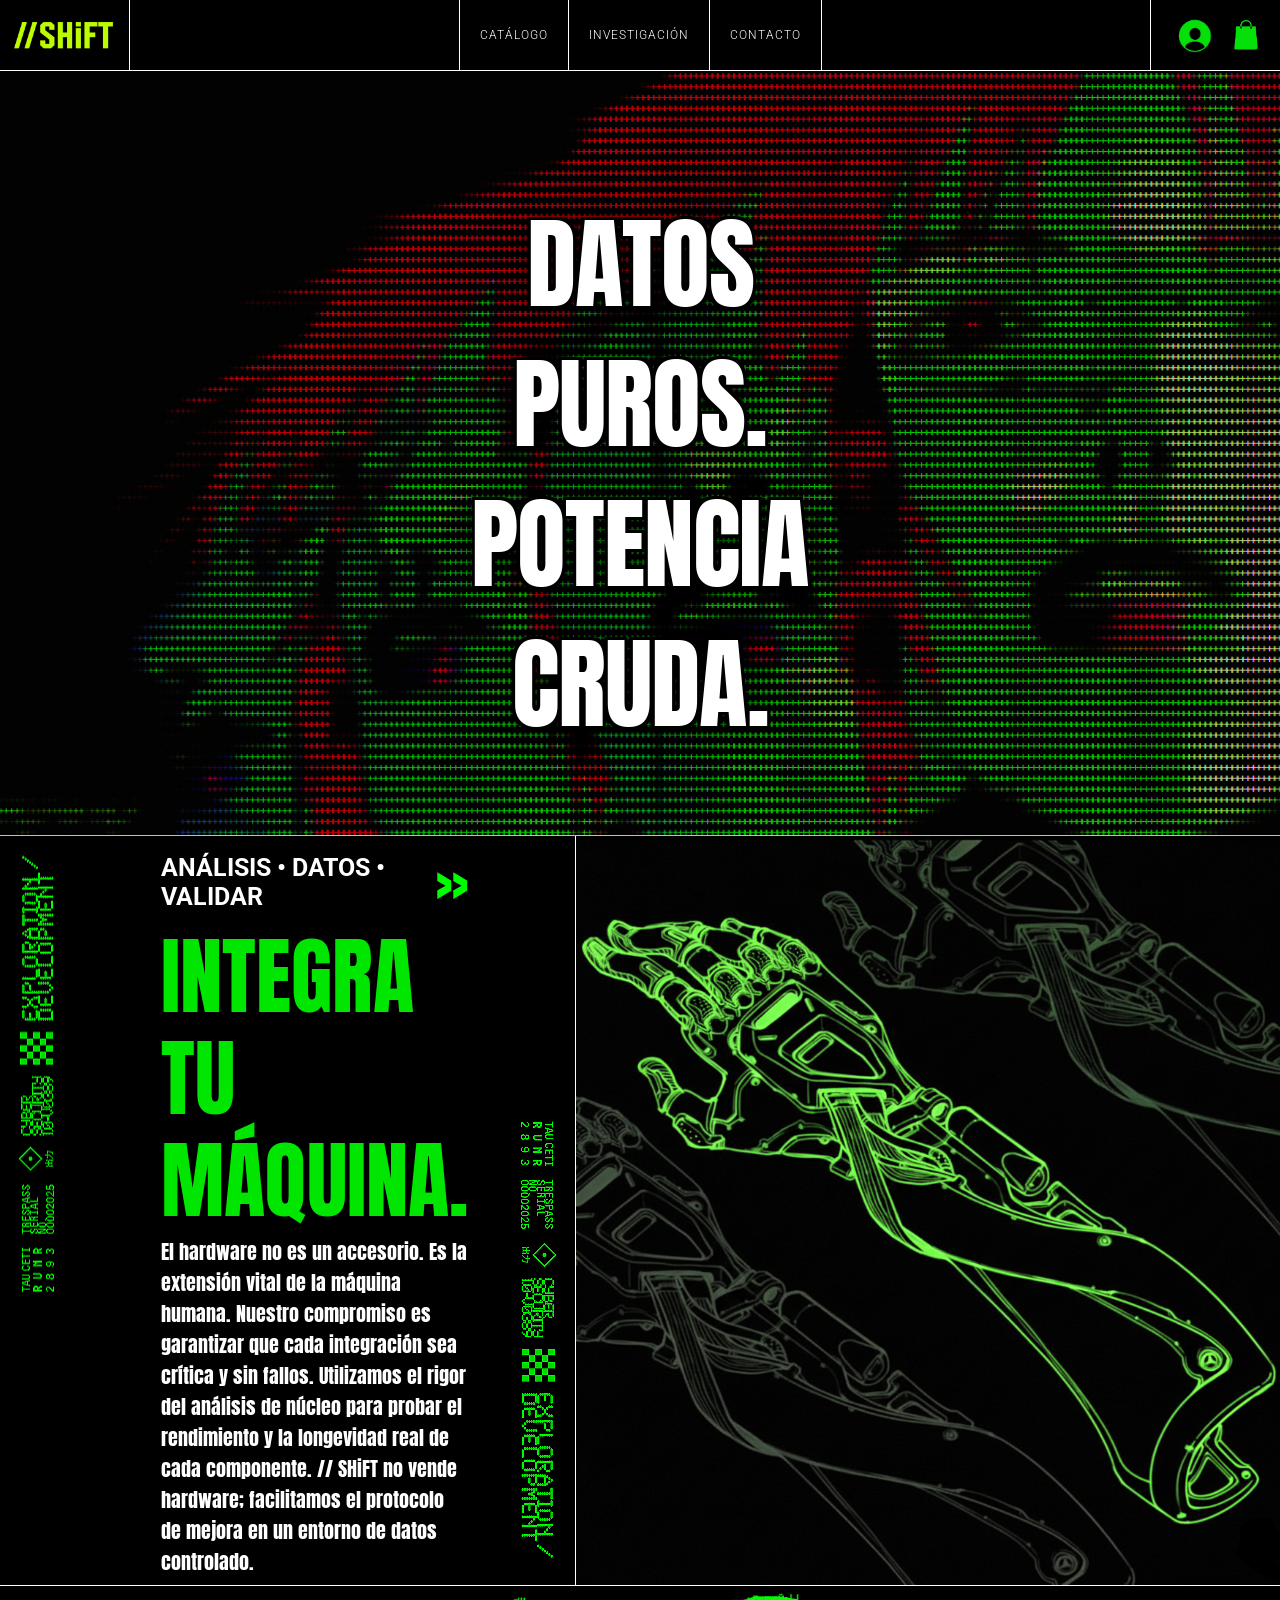
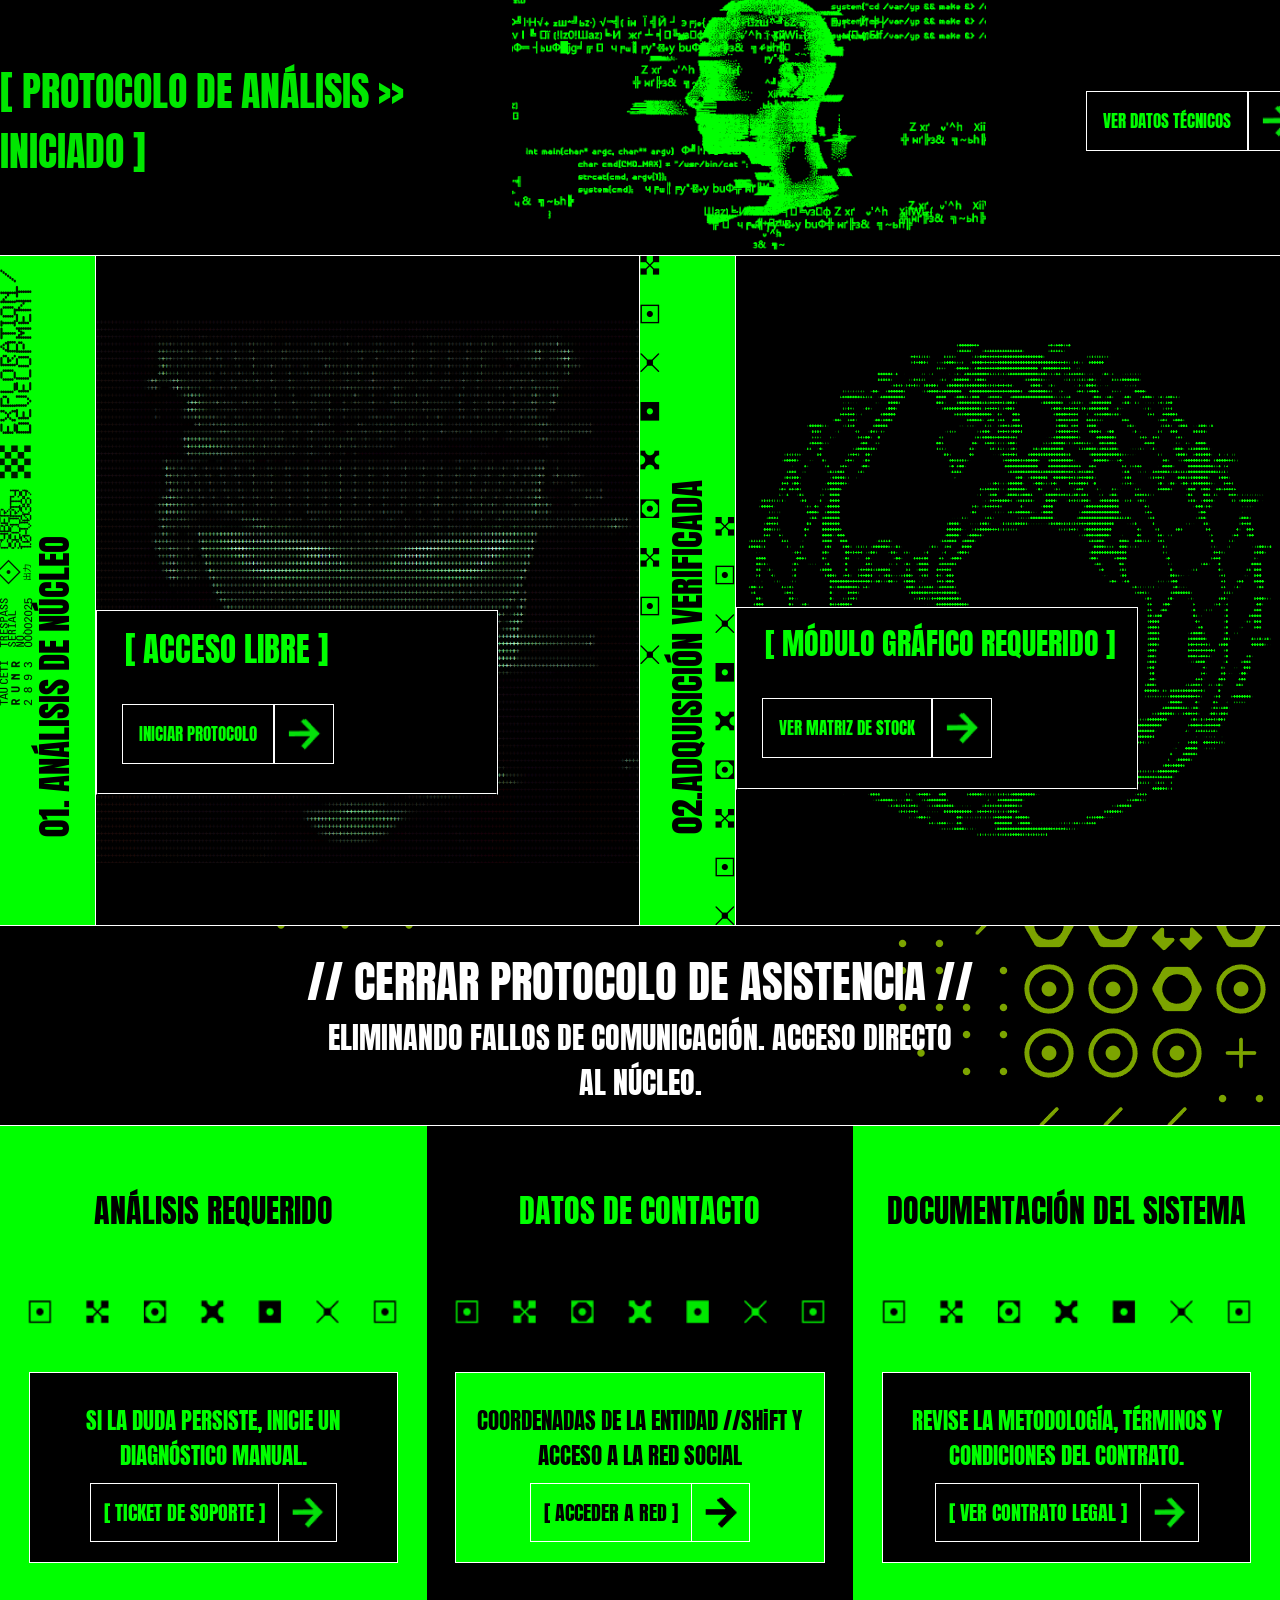
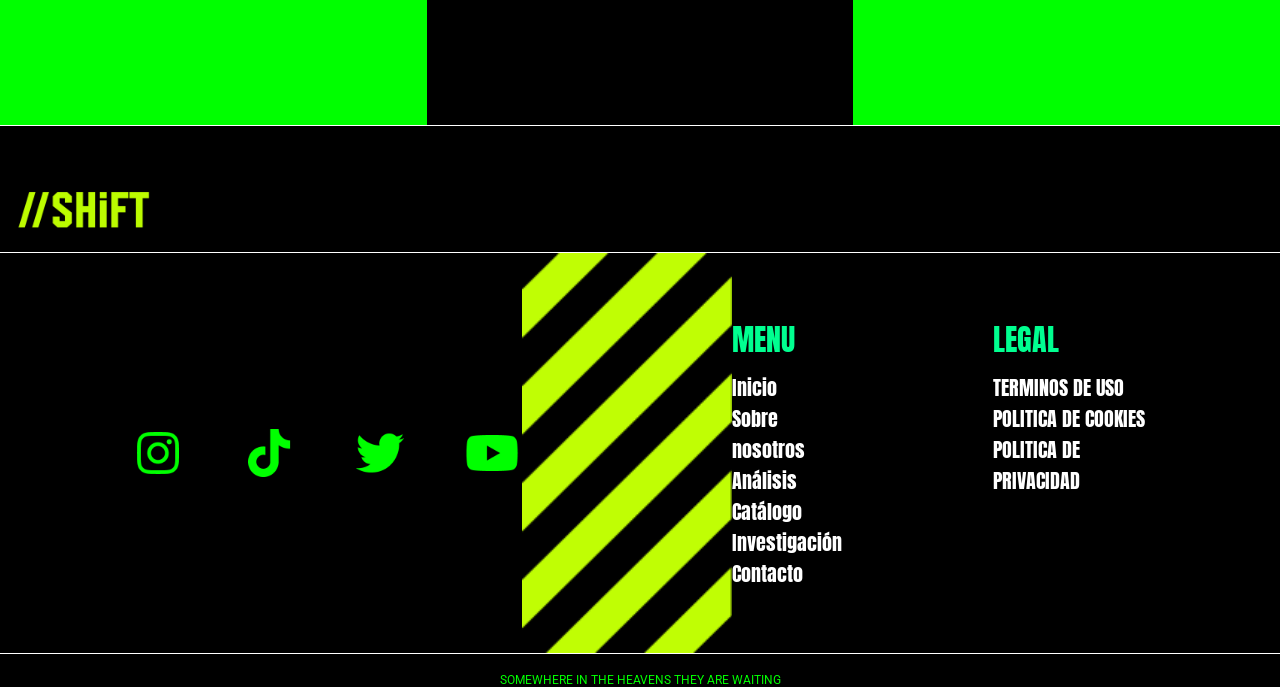
==== commit 0cc40be2: "Formularios de Inicio de Sesion y Registro + Cambios en el Header principal." ====
--- a/index.html
+++ b/index.html
@@ -5,7 +5,7 @@
     <meta charset="UTF-8" />
     <meta name="viewport" content="width=device-width, initial-scale=1.0" />
     <title>//SHiFT</title>
-    <link rel="stylesheet" href="CSS/style.css" />
+    <link rel="stylesheet" href="CSS/index.css" />
     <link href="https://fonts.googleapis.com/css2?family=Roboto:wght@400;700&display=swap" rel="stylesheet" />
     <link href="https://fonts.googleapis.com/css2?family=Anton&family=Teko:wght@600&display=swap" rel="stylesheet" />
 </head>
@@ -13,7 +13,7 @@
 <body>
     <!--Header-->
     <header>
-        <img id="logo" src="Images/LogoEdited.png" alt="Logo" />
+        <a href="index.html"><img id="logo" src="Images/LogoEdited.png" alt="Logo" /></a>
 
         <nav>
             <ul>
@@ -24,7 +24,7 @@
         </nav>
 
         <div id="imagenesHeader">
-            <img id="headerUser" src="Images/USER.png" alt="Imagen User" />
+            <a href="pages/iniSesion.html"><img id="headerUser" src="Images/USER.png" alt="Imagen User"/></a>
             <img id="headerCesta" src="Images/CESTA.png" alt="" />
         </div>
     </header>
--- a/CSS/index.css
+++ b/CSS/index.css
@@ -0,0 +1,891 @@
+/* ==========================================================================
+   1. CONFIGURACIÓN GLOBAL / RESET
+   ========================================================================== */
+
+* {
+    padding: 0px;
+    margin: 0px;
+    box-sizing: border-box;
+}
+
+/* ==========================================================================
+   2. HEADER (ENCABEZADO Y NAVEGACIÓN)
+   ========================================================================== */
+
+header {
+    text-align: center;
+    display: flex;
+    justify-content: space-between;
+    align-items: center;
+    background-color: black;
+    border-bottom: 1px solid white;
+}
+
+/* Logotipo principal */
+#logo {
+    height: 70px;
+    width: 130px;
+    border-right: 1px solid white;
+    align-self: stretch;
+    object-fit: contain;
+    display: flex;
+    justify-content: center;
+    align-items: center;
+}
+
+/* Contenedor de iconos a la derecha del header */
+#imagenesHeader {
+    display: flex;
+    justify-content: flex-end;
+    align-items: center;
+    gap: 10px;
+    align-self: stretch;
+    width: 130px;
+    border-left: 1px solid white;
+    padding: 0 15px
+    
+}
+
+#imagenesHeader img {
+    height: 35px;
+    width: auto;
+    vertical-align: middle;
+    margin: 3px;
+}
+
+/* Menú de navegación */
+nav {
+    align-self: stretch;
+    display: flex;
+    justify-content: center;
+    margin: 0 auto;
+}
+
+nav a {
+    font-family: 'Roboto', sans-serif;
+    font-size: 12px;
+    font-weight: 300;
+    letter-spacing: 1px;
+    text-decoration: none;
+    text-transform: uppercase;
+    color: white;
+    display: flex;
+    align-items: center;
+    justify-content: center;
+    padding: 0 20px;
+    height: 100%;
+    width: 100%;
+    transition: 0.4s;
+}
+
+nav a:hover {
+    color: #00FF00;
+    transition: 0.4s;
+}
+
+nav li {
+    display: flex;
+    align-items: center;
+    justify-content: center;
+    height: 100%;
+    border-left: 1px solid white;
+    border-right: 1px solid white;
+    margin-right: -1px;
+}
+
+
+nav ul {
+    display: flex;
+    list-style: none;
+    height: 100%;
+}
+
+/* ==========================================================================
+   3. MAIN - HERO SECTION (PORTADA)
+   ========================================================================== */
+#imagenFondoMain {
+    max-width: 100%;
+    height: auto;
+    display: block;
+}
+
+section {
+    width: 100%;
+    overflow: hidden;
+}
+
+main section:first-of-type {
+    position: relative;
+    width: 100%;
+    min-height: 85vh;
+    overflow: hidden;
+    display: flex;
+    justify-content: center;
+    align-items: center;
+    padding-bottom: 50px;
+}
+
+/* Imagen de fondo con efecto de oscurecimiento */
+#imagenFondoMain {
+    position: absolute;
+    top: 0;
+    left: 0;
+    width: 100%;
+    height: 100%;
+    object-fit: cover;
+    z-index: -1;
+    filter: brightness(75%);
+    border-bottom: 1px solid white;
+}
+/* Título principal con múltiples sombras para efecto de contorno */
+main h1 {
+    font-weight: 300;
+    font-family: 'Anton';
+    font-size: 100px;
+    color: white;
+    text-align: center;
+    text-transform: uppercase;
+    line-height: 1.40;
+    letter-spacing: -1px;
+    max-width: 600px;
+    margin: 0 auto;
+    margin-top: 90px;
+
+    text-shadow:
+            2px 2px 0 #000,
+            -2px -2px 0 #000,
+            2px -2px 0 #000,
+            -2px 2px 0 #000,
+                /* Añadimos más capas de sombra nítida para un contorno más grueso */
+            3px 3px 0 #000,
+            -3px -3px 0 #000,
+            3px -3px 0 #000,
+            -3px 3px 0 #000,
+                /* Mantenemos la sombra difuminada para dar profundidad */
+            0px 0px 30px rgba(0,0,0,1);
+}
+
+/* ==========================================================================
+   4. MAIN - SECCIONES DE CONTENIDO
+   ========================================================================== */
+
+/* Bloque 1: Integra tu máquina */
+.primeraParteIntegraTuMaquina {
+    width: 100%;
+    display: flex;
+    background-color: black;
+    border-bottom: 1px solid white;
+    height: 750px;
+    overflow: hidden;
+}
+
+#textoYDecoracionVertical {
+    width: 45%;
+    border-right: 1px solid white;
+    position: relative;
+    display: flex;
+    flex-direction: column;
+    justify-content: center;
+    padding: 0 40px 0 100px;
+    box-sizing: border-box;
+    align-items: center;
+}
+
+#imagenPrincipalManoVerde {
+    height: 100%;
+    width: 55%;
+    object-fit: cover;
+    display: flex;
+    justify-content: center;
+    align-items: center;
+    overflow: hidden;
+}
+
+#imagenPrincipalManoVerde img {
+    width: 100%;
+    height: 100%;
+    object-fit: cover;
+    object-position: 50% 0%;
+}
+
+/* Elementos decorativos posicionados de forma absoluta */
+
+.decoIzquierda {
+    position: absolute;
+    width: auto;
+    height: auto;
+    left: 3%;
+    top: 50%;
+    transform: translateY(-83%);
+}
+
+.decoDerecha {
+    position: absolute;
+    width: auto;
+    height: auto;
+    right: 3%;
+    top: 38%;
+    transform: rotate(180deg);
+}
+
+.textoDiv {
+    justify-content: center;
+    margin-left: 150px;
+    margin-right: 156px;
+    margin-top: 0px;
+}
+
+#textoYDecoracionVertical h2 {
+    font-size: 85px;
+    line-height: 1.20;
+    margin: 5px 0;
+    color: #00FF00;
+    font-family: 'Anton';
+    font-weight: 500;
+    filter: opacity(90%);
+}
+
+#textoYDecoracionVertical p {
+    margin: 0;
+    color: white;
+}
+
+.txt-descripcion {
+    font-size: 20px;
+    max-width: 500px;
+    font-family: 'Anton';
+
+}
+
+.FirstSectionText {
+    display: flex;
+    align-items: center;
+
+}
+
+.FirstSectionText p {
+    display: flex;
+    font-family: 'Roboto';
+    font-size: 25px;
+    font-weight: 700;
+}
+
+#flechaDecoracion {
+    margin-left: 2%;
+    color: #00FF00;
+    font-weight: 500;
+    font-family: 'Anton';
+    font-size: 50px;
+}
+
+/* Bloque 2: Protocolo de Análisis */
+.segundaParteProtocoloAnalisis {
+    display: flex;
+    width: 100%;
+    background-color: black;
+    border-bottom: 1px solid white;
+    height: 270px;
+    overflow: hidden;
+    align-items: center;
+}
+
+.segundaParteProtocoloAnalisis h3 {
+    color: #00FF00;
+    display: flex;
+    font-family: 'Anton';
+    font-weight: 200;
+    font-size: 40px;
+    filter: opacity(90%);
+    height: 100%;
+    justify-content: center;
+    align-items: center;
+    overflow: hidden;
+    width: 40%;
+}
+
+.segundaParteProtocoloAnalisis > img {
+    width: 37%;
+    height: 100%;
+    object-fit: cover;
+
+}
+
+.boton {
+    display: flex;
+    height: 70px;
+    width: 12%;
+    margin-left: 100px;
+    align-items: center;
+}
+
+.boton a {
+    text-decoration: none;
+    color: #00FF00;
+    font-size: 17px;
+    font-family: 'Anton';
+    font-weight: 200;
+    height: 60px;
+    white-space: nowrap;
+    padding: 16px;
+    border: 1px solid white;
+    transition: 0.6s;
+}
+
+.boton a:hover {
+    background-color: #00FF00;
+    color: #000;
+}
+
+.boton img {
+    height: 60px;
+    width: auto;
+    border: 1px solid white;
+}
+
+
+/* Bloque 3: Cajas informativas dobles */
+
+.terceraParteCajas {
+    display: flex;
+    width: 100%;
+    background-color: black;
+    border-bottom: 1px solid white;
+    height: 670px;
+    overflow: hidden;
+    align-items: center;
+
+}
+
+.terceraParteCajas h3 {
+    color: #00FF00;
+    font-family: 'Anton';
+    font-weight: 200;
+}
+
+/* Banner lateral con texto vertical */
+
+.analisisNucleoMain {
+    display: flex;
+    flex-direction: row;
+    width: 50%;
+    height: 100%;
+    border-right: 1px solid white;
+}
+
+.analisisNucleoBanner {
+    background-color: #00FF00;
+    width: 15%;
+    height: 100%;
+    display: flex;
+    flex-direction: column;
+    align-items: center;
+    justify-content: flex-start;
+    padding: 30px 0;
+    box-sizing: border-box;
+    border-right: 1px solid white;
+    flex-shrink: 0;
+}
+
+.analisisNucleoBanner img {
+    position: relative;
+    bottom: 60px;
+    right: 35%;
+    margin-bottom: 50px;
+    filter: opacity(90%);
+}
+
+.analisisNucleoBanner h3 {
+    color: black;
+    font-family: 'Anton';
+    font-size: 35px;
+    font-weight: 100;
+    white-space: nowrap;
+    writing-mode: vertical-rl;
+    transform: rotate(180deg);
+    position: relative;
+    bottom: 280px;
+    left: 7px;
+}
+
+.cajaMitad {
+    position: relative;
+    display: flex;
+    flex-grow: 1;
+    flex-direction: column;
+    justify-content: center;
+    align-items: center;
+    padding: 40px 0px;
+}
+
+.cajaMitad img {
+    width: 100%;
+}
+
+.infoFlotante {
+    position: absolute;
+    bottom: 130px;
+    left: 0px;
+    font-size: 50px;
+    background-color: black;
+    border: 1px solid white;
+    border-bottom: 1px solid black;
+}
+
+.infoFlotante h3 {
+    font-size: 33px;
+    margin-left: 7%;
+    padding-top: 13px;
+}
+
+.botonCaja1 {
+    display: flex;
+    height: 120px;
+    width: 400px;
+    align-items: center;
+    background-color: #000;
+    border: 1px solid white;
+    border-left: 1px solid black;
+    border-right: 1px solid black;
+    border-top: 1px solid black;
+}
+
+.botonCaja1 a {
+    text-decoration: none;
+    color: #00FF00;
+    font-size: 17px;
+    font-family: 'Anton';
+    font-weight: 200;
+    height: 60px;
+    white-space: nowrap;
+    padding: 16px;
+    border: 1px solid white;
+    transition: 0.6s;
+    margin-left: 6%;
+}
+
+.botonCaja1 a:hover {
+    background-color: #00FF00;
+    color: #000;
+}
+
+.botonCaja1 img {
+    height: 60px;
+    width: auto;
+    border: 1px solid white;
+}
+
+.adquisicionVerificadaMain {
+    display: flex;
+    width: 50%;
+    height: 100%;
+}
+
+.adquisicionVerificadaBanner {
+    background-color: #00FF00;
+    width: 15%;
+    height: 100%;
+    display: flex;
+    flex-direction: column;
+    align-items: center;
+    justify-content: flex-start;
+    padding: 30px 0;
+    box-sizing: border-box;
+    border-right: 1px solid white;
+    flex-shrink: 0;
+    position: relative;
+}
+
+.adquisicionVerificadaBanner h3 {
+    color: black;
+    font-family: 'Anton';
+    font-size: 35px;
+    font-weight: 100;
+    white-space: nowrap;
+    writing-mode: vertical-rl;
+    transform: rotate(180deg);
+    position: absolute;
+    top: 224px;
+}
+
+#imagenDeco1 {
+    position: absolute;
+    top: 0;
+    left: 0;
+}
+
+#imagenDeco2 {
+    position: absolute;
+    bottom: 0;
+    right: 0;
+}
+
+.cajaMitad2 {
+    position: relative;
+    display: flex;
+    flex-grow: 1;
+    flex-direction: column;
+    justify-content: center;
+    align-items: center;
+    padding: 40px 0px;
+}
+
+.cajaMitad2 img {
+    width: 100%;
+}
+
+.infoFlotanteCaja2 {
+    position: absolute;
+    bottom: 135px;
+    left: 0px;
+    font-size: 50px;
+    background-color: black;
+    border: 1px solid white;
+    border-bottom: 1px solid black;
+}
+
+.infoFlotanteCaja2 h3 {
+    font-size: 30px;
+    margin-left: 7%;
+    padding-top: 13px;
+
+}
+
+.botonCaja2 {
+    display: flex;
+    height: 123px;
+    width: 400px;
+    align-items: center;
+    background-color: #000;
+    border: 1px solid white;
+    border-left: 1px solid black;
+    border-right: 1px solid black;
+    border-top: 1px solid black;
+}
+
+.botonCaja2 a {
+    text-decoration: none;
+    color: #00FF00;
+    font-size: 17px;
+    font-family: 'Anton';
+    font-weight: 200;
+    height: 60px;
+    white-space: nowrap;
+    padding: 16px;
+    border: 1px solid white;
+    transition: 0.6s;
+    margin-left: 6%;
+}
+
+.botonCaja2 a:hover {
+    background-color: #00FF00;
+    color: #000;
+}
+
+.botonCaja2 img {
+    height: 60px;
+    width: auto;
+    border: 1px solid white;
+}
+
+/* Bloque 4: Sección del GIF */
+
+.cuartaParteGif {
+    display: flex;
+    width: 100%;
+    background-color: black;
+    border-bottom: 1px solid white;
+    height: 200px;
+    overflow: hidden;
+    align-items: center;
+}
+
+.imagenGifCuartaParte {
+    filter: opacity(65%);
+}
+
+.textoGif {
+    position: absolute;
+    left: 50%;
+    transform: translateX(-50%);
+    display: flex;
+    flex-direction: column;
+    text-align: center;
+    color: white;
+    font-family: 'Anton';
+    text-decoration: none;
+    font-weight: 100;
+    width: 100%;
+
+}
+
+.textoGif h4 {
+    margin: 0;
+    font-weight: 100;
+    font-size: 45px;
+}
+
+.textoGif p {
+    margin: 0;
+    font-size: 30px;
+}
+
+/* Bloque 5: Parrilla de tres cajas (Colores alternos) */
+
+.quintaSeccionTresCajasMain {
+    width: 100%;
+    height: 600px;
+    display: flex;
+    border-bottom: 1px solid white;
+}
+
+.quintaSeccionTresCajasMain h5 {
+    font-size: 53px;
+    font-family: 'Anton';
+    font-weight: 100;
+    margin-left: 5%;
+    margin-right: 5%;
+    margin-top: 60px;
+    margin-bottom: 15px;
+}
+
+.decorations {
+    width: 90%;
+    margin-top: 50px;
+    margin-bottom: 28px;
+    margin-left: 5%;
+    margin-right: 5%;
+}
+
+/*CAJA 1*/
+.quintaSeccionCaja {
+    width: 33.33333333%;
+    background-color: #00FF00;
+    color: #000;
+    text-align: center;
+    display: flex;
+    flex-direction: column;
+    align-items: center;
+    margin: 0;
+    position: relative;
+
+}
+
+.quintaSeccionCaja h5 {
+    font-size: 2.5vw;
+}
+
+
+
+
+/*CAJA NEGRA SECCION 1 Y 3*/
+
+.InfoFlotanteQuintaSeccionCaja {
+    margin-top: 20px;
+    display: flex;
+    flex-direction: column;
+    align-content: center;
+    padding: 20px;
+    width: 86.5%;
+    border: 1px solid white;
+}
+
+.InfoFlotanteQuintaSeccionCaja p {
+    font-family: 'Anton';
+    font-weight: 100;
+    font-size: 1.8vw;
+    margin-block: 10px;
+}
+
+/* Estilos de botones con transiciones */
+
+.botonQuintaSeccionCajaNegra {
+    display: flex;
+    align-items: center;
+    justify-content: center;
+}
+
+.botonNegro {
+    display: flex;
+    align-items: center;
+    justify-content: center;
+}
+
+.botonNegro img{
+    border: 1px solid white;
+    border-left: none;
+    height: 100%;
+}
+
+.botonNegro a{
+    color: #00FF00;
+    text-decoration: none;
+    font-size: 20px;
+    font-family: 'Anton';
+    font-weight: 200;
+    padding: 13px;
+    border: 1px solid white;
+    transition: 0.6s;
+}
+.botonNegro a:hover {
+    background-color: #00FF00;
+    color: #000;
+}
+.botonVerde {
+    display: flex;
+    align-items: center;
+    justify-content: center;
+}
+
+.botonVerde img{
+    border: 1px solid white;
+    border-left: none;
+    height: 100%;
+}
+
+.botonVerde a{
+    color: #000;
+    text-decoration: none;
+    font-size: 20px;
+    font-family: 'Anton';
+    font-weight: 200;
+    padding: 13px;
+    border: 1px solid white;
+    transition: 0.6s;
+}
+
+.botonVerde a:hover {
+    background-color: #000000;
+    color: #0F0;
+}
+
+/* Utility classes para alternar colores */
+
+.secondary {
+    background-color: #000000;
+    color: #0F0;
+}
+
+.primary {
+    background-color: #00ff00;
+    color: #000;
+}
+
+/* ==========================================================================
+   5. FOOTER (PIE DE PÁGINA)
+   ========================================================================== */
+
+footer {
+    background-color: #000;
+    padding: 50px 0 15px 0;
+    padding-bottom: 0
+}
+
+.footerMainSection {
+    display: flex;
+    width: 80%;
+    align-items: center;
+    justify-content: space-between;
+    margin: 0 auto;
+}
+
+.rayas-divisorias {
+    height: 400px;
+    width: auto;
+}
+
+/* Logotipo en el footer */
+.logoFooter {
+    width: 100%;
+    margin: 0 auto;
+    border-bottom: 1px solid white;
+    padding-bottom: 5px;
+}
+
+.logoFooter img {
+    width: 170px;
+    
+}
+
+/* Redes Sociales y efecto de intercambio de imágenes (Hover) */
+.redesSociales {
+    display: flex;
+    gap: 4vw; /* Espaciado dinámico basado en el ancho de la ventana */
+}
+
+.social-link {
+    position: relative;
+    /* Tamaño adaptable: mínimo 40px, ideal 5% del ancho, máximo 60px */
+    width: clamp(40px, 5vw, 60px);
+    height: clamp(40px, 5vw, 60px);
+    display: inline-block;
+    min-width: fit-content;
+}
+
+/* Superponemos las imágenes para el efecto hover */
+.social-link img {
+    width: 100%;
+    height: 100%;
+    position: absolute;
+    top: 0;
+    left: 0;
+    transition: 0.4s;
+}
+
+/* Oculta por defecto la versión verde */
+.icono-hover {
+    opacity: 0;
+}
+
+.social-link:hover .icono-normal {
+    opacity: 0;
+}
+
+.social-link:hover .icono-hover {
+    opacity: 1;
+}
+
+/* Enlaces de navegación del footer */
+.contenedor-textos {
+    display: flex;
+    gap: 150px;
+    text-align: left;
+}
+
+.contenedor-textos ul {
+    list-style: none;
+    padding: 0;
+}
+
+.contenedor-textos a {
+    text-decoration: none;
+    font-family: 'Anton';
+    font-weight: 100;
+    color: white;
+    font-size: 20px;
+}
+
+.contenedor-textos h6 {
+    font-family: 'Anton';
+    font-weight: 100;
+    color: #00FF90;
+    font-size: 30px;
+    padding-bottom: 10px;
+}
+
+.contenedor-textos a {
+    transition: color 0.3s ease;
+}
+.contenedor-textos a:hover {
+    color: #00FF90;
+}
+
+/* Créditos finales de la página */
+.footerParagraph {
+    border-top: 1px solid white;
+    text-align: center;
+    font-family: 'Roboto';
+    color: #00FF00;
+    font-size: 12px;
+    margin: 0;
+    padding-top: 19px;
+}
